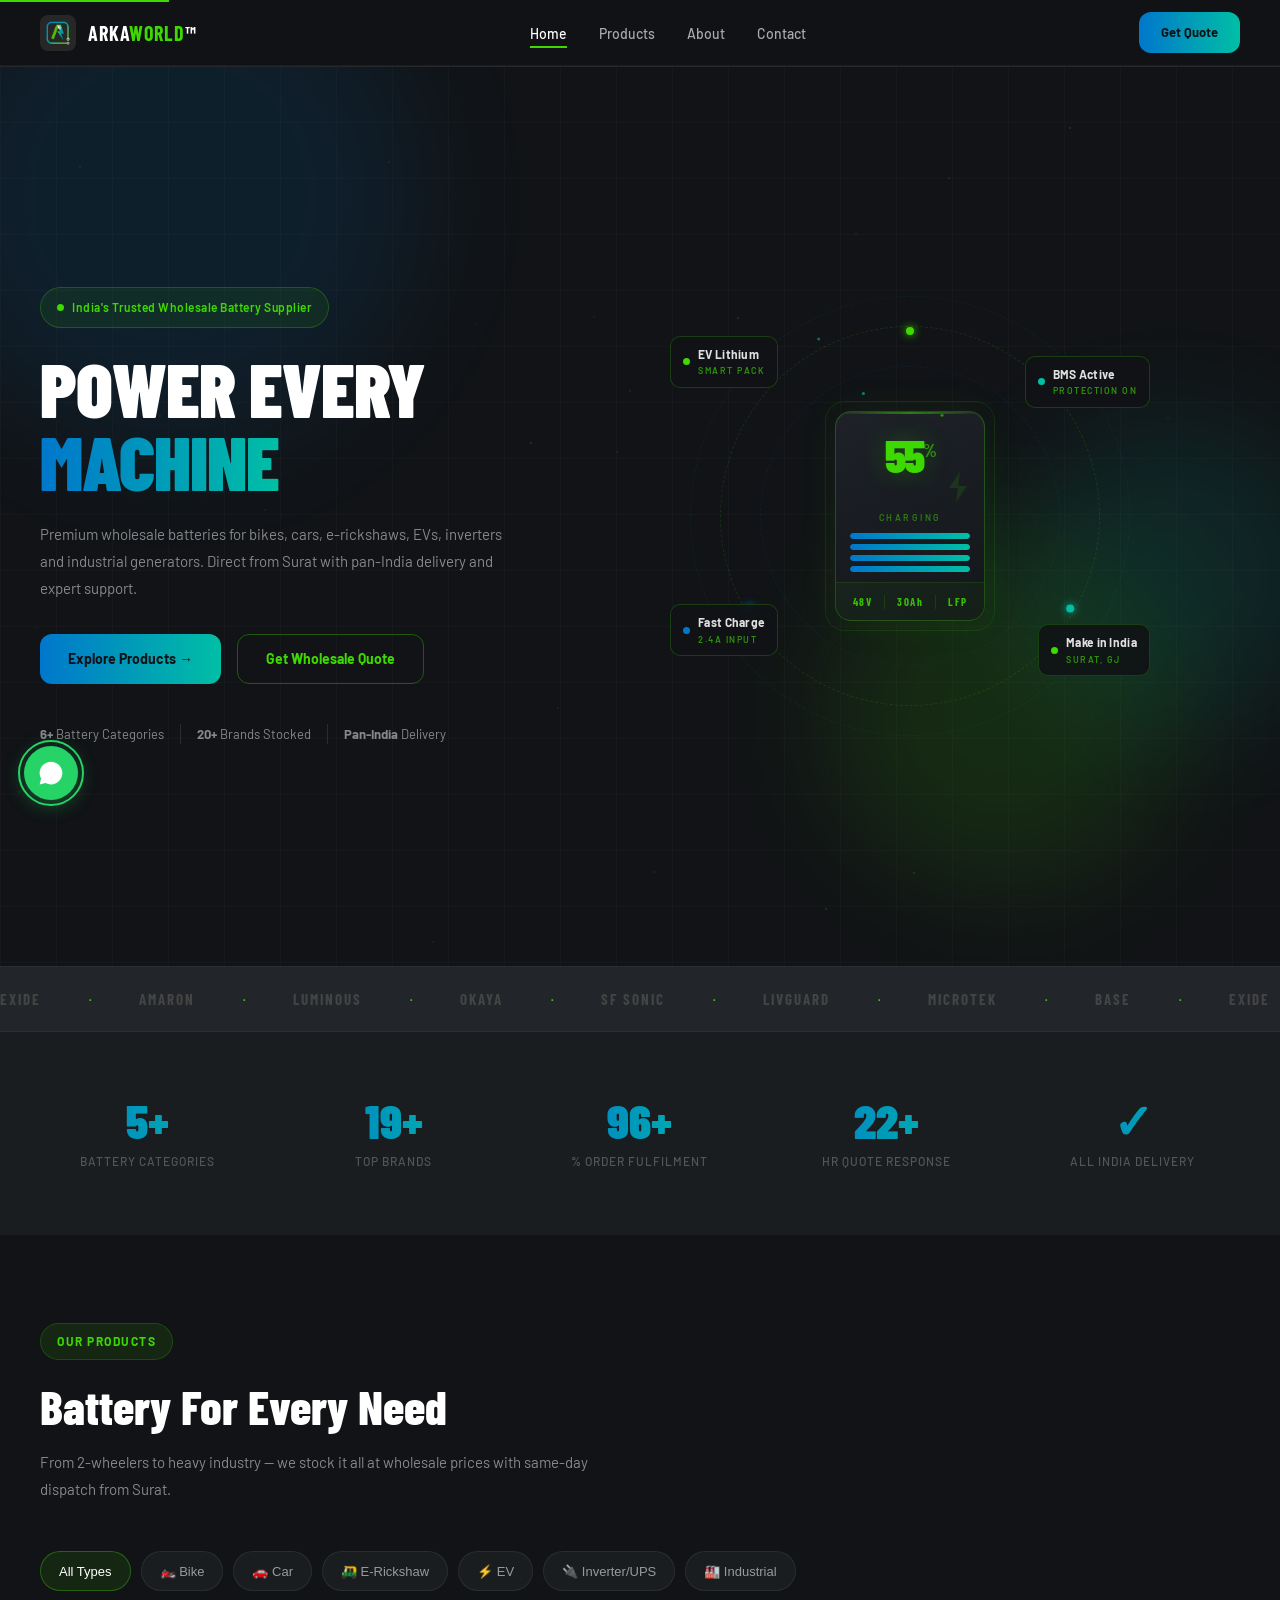
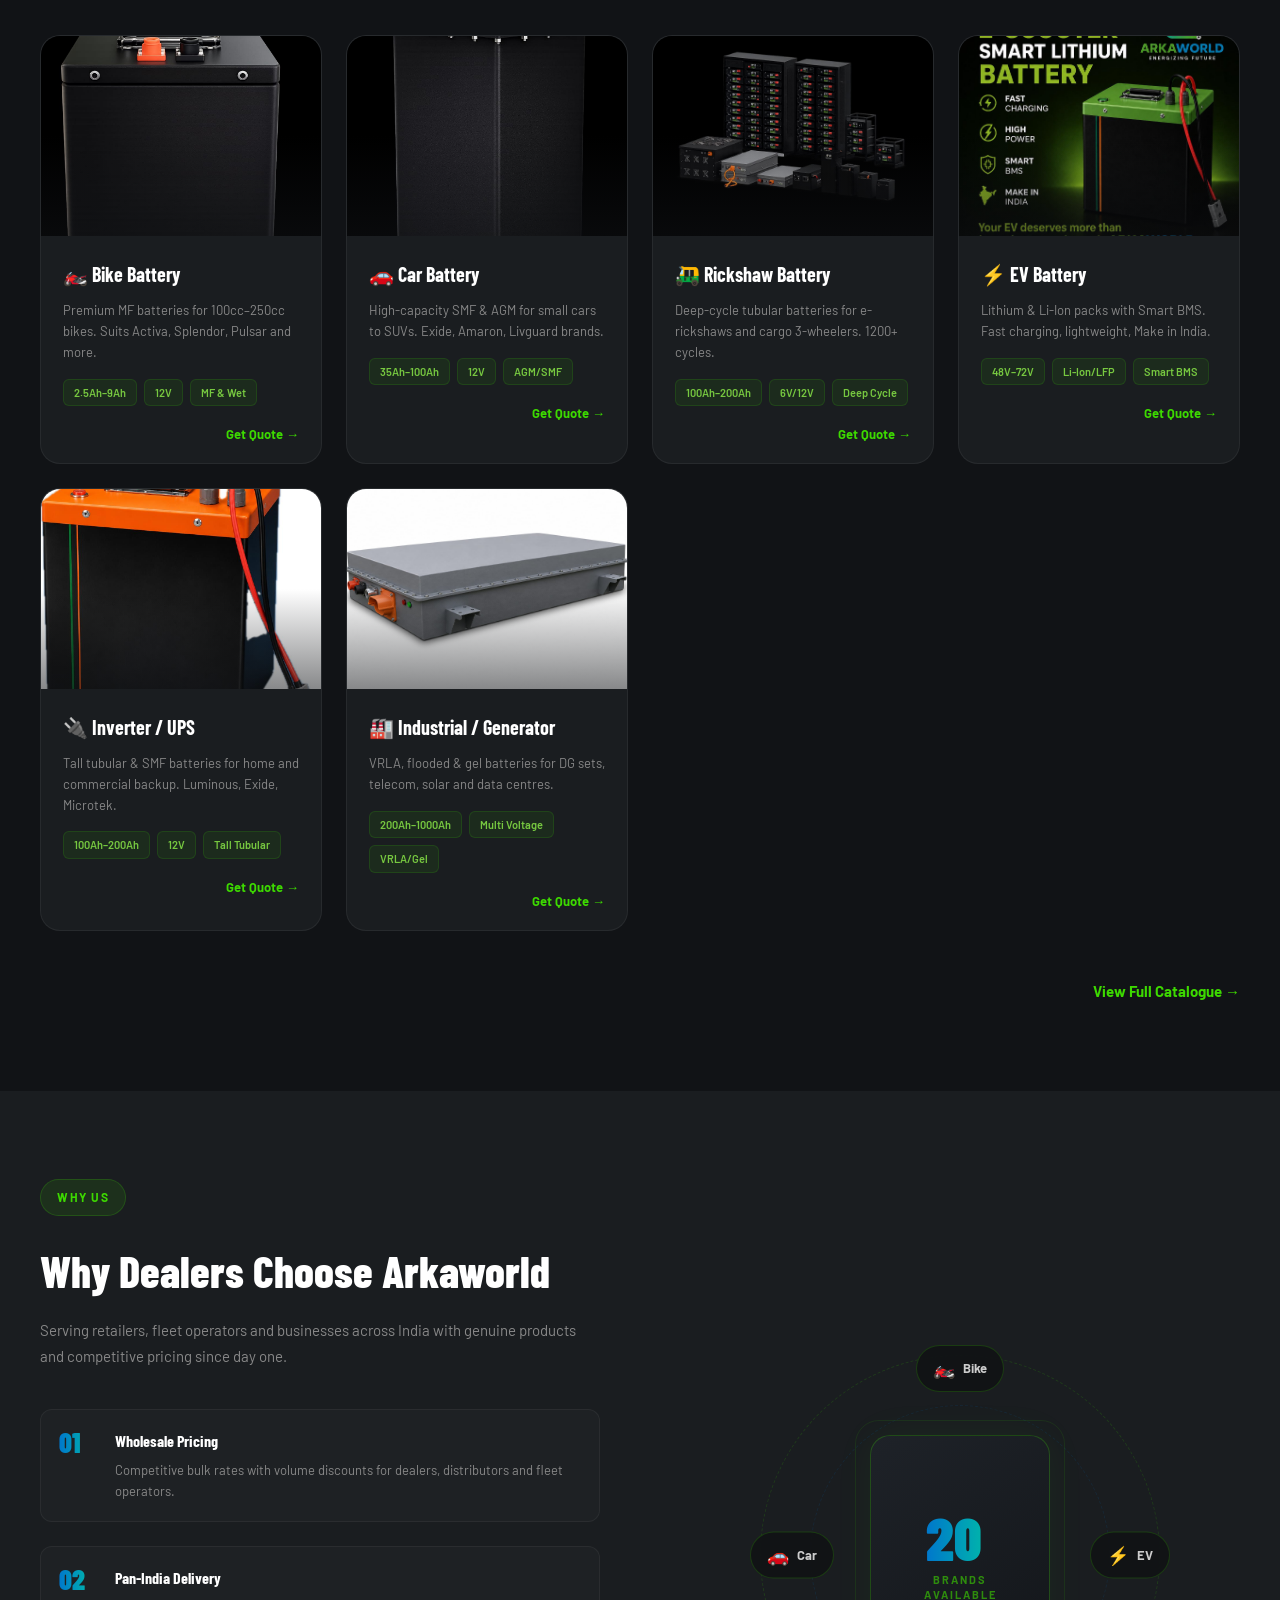
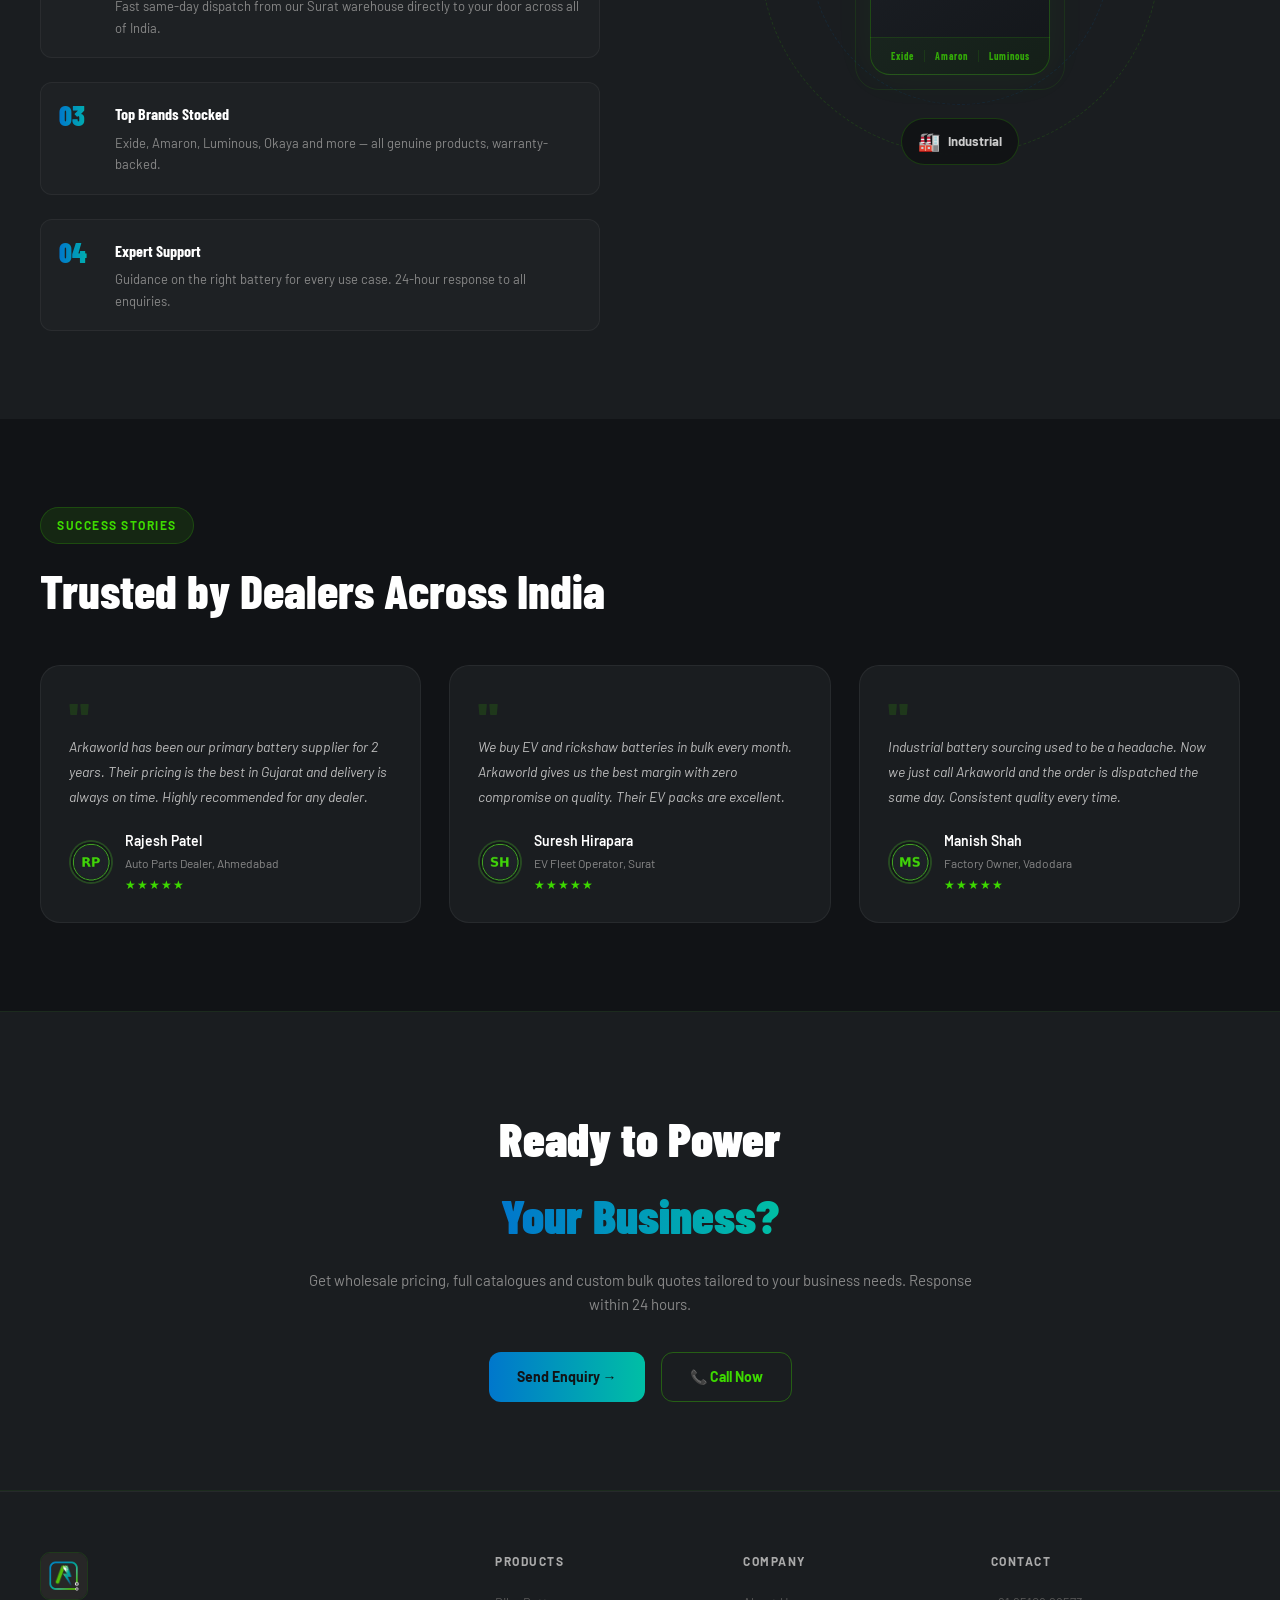
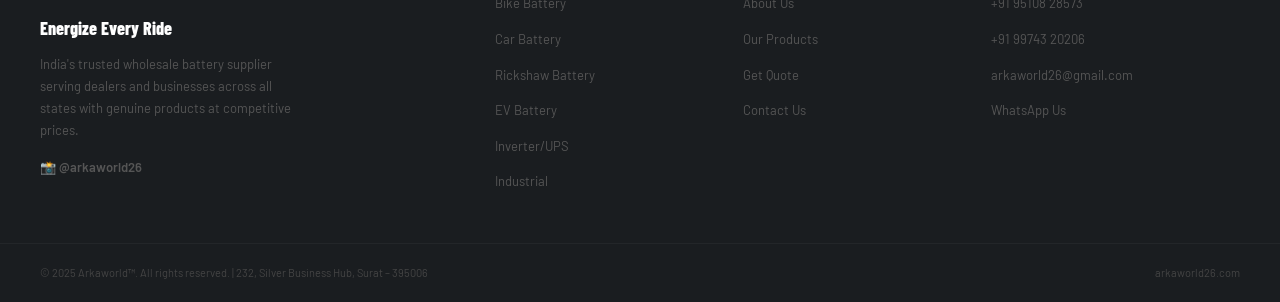
==== index.html @ b5099417 "Add files via upload" ====
<!DOCTYPE html>
<html lang="en">
<head>
    <meta charset="UTF-8">
    <meta name="viewport" content="width=device-width, initial-scale=1.0">
    <title>Arkaworld™ — Energize Every Ride | Wholesale Battery Supplier India</title>
    <meta name="description" content="Wholesale battery supplier in Surat for bikes, cars, EVs, e-rickshaws, inverters and industrial generators. Pan-India delivery. Call +91 95108 28573.">
    <meta property="og:title" content="Arkaworld™ — Wholesale Battery Supplier India">
    <meta property="og:description" content="India's trusted wholesale battery supplier. 6+ categories, 20+ brands, Pan-India delivery.">
    <meta property="og:type" content="business.business">
    <meta property="og:url" content="https://arkaworld26.com">
    <meta property="og:image" content="https://arkaworld26.com/img/hero-product.jpeg">
    <meta name="twitter:card" content="summary_large_image">
    <script type="application/ld+json">{"@context":"https://schema.org","@type":"LocalBusiness","name":"Arkaworld™","url":"https://arkaworld26.com","telephone":"+91 95108 28573","email":"arkaworld26@gmail.com","address":{"@type":"PostalAddress","streetAddress":"232, Silver Business Hub, Bapa Sitaram Chowk, Simada Naka","addressLocality":"Surat","addressRegion":"Gujarat","postalCode":"395006","addressCountry":"IN"},"openingHoursSpecification":[{"@type":"OpeningHoursSpecification","dayOfWeek":["Monday","Tuesday","Wednesday","Thursday","Friday","Saturday"],"opens":"09:00","closes":"19:00"}]}</script>
    <link rel="manifest" href="manifest.json">
    <meta name="theme-color" content="#111316">
    <link rel="preconnect" href="https://fonts.googleapis.com">
    <link rel="preconnect" href="https://fonts.gstatic.com" crossorigin>
    <link href="https://fonts.googleapis.com/css2?family=Barlow+Condensed:wght@400;600;700;800;900&family=Barlow:wght@300;400;500;600;700&display=swap" rel="stylesheet">
    <link rel="stylesheet" href="css/style.css">
</head>
<body>
<a href="#main-content" class="skip-link">Skip to main content</a>

<nav class="navbar" aria-label="Main navigation">
  <div class="navbar-inner">
    <a href="index.html" class="logo-box">
      <img src="img/arkalogo.jpeg" alt="Arkaworld Logo" class="logo">
      <span class="logo-text">Arka<span class="logo-o">world</span>™</span>
    </a>
    <ul class="nav-links">
      <li><a href="index.html" class="nav-link active">Home</a></li>
      <li><a href="products.html" class="nav-link">Products</a></li>
      <li><a href="about.html" class="nav-link">About</a></li>
      <li><a href="contact.html" class="nav-link">Contact</a></li>
    </ul>
    <a href="contact.html" class="get-quote-btn">Get Quote</a>
    <button class="hamburger" aria-label="Toggle menu" aria-expanded="false"><span></span><span></span><span></span></button>
  </div>
  <div class="scroll-progress"></div>
</nav>

<div class="mobile-menu">
  <a href="index.html" class="mobile-menu-link">Home</a>
  <a href="products.html" class="mobile-menu-link">Products</a>
  <a href="about.html" class="mobile-menu-link">About Us</a>
  <a href="contact.html" class="mobile-menu-link">Contact</a>
  <a href="contact.html" class="mobile-menu-link mobile-quote">Get Wholesale Quote →</a>
</div>

<main id="main-content">

  <!-- HERO -->
  <section class="hero">
    <div class="hero-bg">
      <div class="hero-orb orb-1"></div>
      <div class="hero-orb orb-2"></div>
      <div class="hero-orb orb-3"></div>
      <div class="grid-overlay"></div>
      <div class="particles" data-count="28"></div>
    </div>
    <div class="hero-container">
      <div class="hero-content">
        <div class="hero-badge"><span class="badge-dot"></span>India's Trusted Wholesale Battery Supplier</div>
        <h1 class="hero-title">POWER EVERY<br><span class="grad-text">MACHINE</span></h1>
        <p class="hero-subtitle">Premium wholesale batteries for bikes, cars, e-rickshaws, EVs, inverters and industrial generators. Direct from Surat with pan-India delivery and expert support.</p>
        <div class="hero-buttons">
          <a href="products.html" class="btn btn-primary">Explore Products →</a>
          <a href="contact.html" class="btn btn-outline">Get Wholesale Quote</a>
        </div>
        <div class="trust-row">
          <span><strong>6+</strong> Battery Categories</span>
          <span class="divider"></span>
          <span><strong>20+</strong> Brands Stocked</span>
          <span class="divider"></span>
          <span><strong>Pan-India</strong> Delivery</span>
        </div>
      </div>
      <div class="hero-visual" id="heroVisual">

  <!-- Rotating rings -->
  <div class="hv-ring hv-ring-1"></div>
  <div class="hv-ring hv-ring-2"></div>
  <div class="hv-ring hv-ring-3"></div>

  <!-- Glow pulse -->
  <div class="hv-glow-pulse"></div>

  <!-- Battery body -->
  <div class="hv-battery">
    <div class="hv-terminal"></div>
    <div class="hv-scanline"></div>

    <!-- Percentage -->
    <div class="hv-pct">
      <span id="hvPctNum">82</span><span class="hv-pct-unit">%</span>
    </div>

    <!-- Bolt icon -->
    <div class="hv-bolt">
      <svg width="24" height="34" viewBox="0 0 24 34" fill="none">
        <path d="M14 2L3 18H12L10 32L21 16H12L14 2Z" fill="#3DD900"/>
      </svg>
    </div>

    <!-- Charge bars -->
    <div class="hv-bars">
      <div class="hv-bar-label">CHARGING</div>
      <div class="hv-bar-wrap"><div class="hv-bar hv-bar-1"></div></div>
      <div class="hv-bar-wrap"><div class="hv-bar hv-bar-2"></div></div>
      <div class="hv-bar-wrap"><div class="hv-bar hv-bar-3"></div></div>
      <div class="hv-bar-wrap"><div class="hv-bar hv-bar-4"></div></div>
    </div>

    <!-- Spec strip -->
    <div class="hv-spec-strip">
      <span class="hv-spec-val" id="hvSpec1">48V</span>
      <span class="hv-spec-sep"></span>
      <span class="hv-spec-val" id="hvSpec2">30Ah</span>
      <span class="hv-spec-sep"></span>
      <span class="hv-spec-val" id="hvSpec3">LFP</span>
    </div>
  </div>

  <!-- Floating badges -->
  <div class="hv-badge hv-badge-tl">
    <span class="hv-bdot"></span>
    <div><div class="hv-btext">EV Lithium</div><div class="hv-bsub">SMART PACK</div></div>
  </div>
  <div class="hv-badge hv-badge-tr">
    <span class="hv-bdot" style="background:#00BFA5;animation-delay:0.6s"></span>
    <div><div class="hv-btext">BMS Active</div><div class="hv-bsub">PROTECTION ON</div></div>
  </div>
  <div class="hv-badge hv-badge-bl">
    <span class="hv-bdot" style="background:#0077CC;animation-delay:1.2s"></span>
    <div><div class="hv-btext">Fast Charge</div><div class="hv-bsub">2.4A INPUT</div></div>
  </div>
  <div class="hv-badge hv-badge-br">
    <span class="hv-bdot" style="animation-delay:0.9s"></span>
    <div><div class="hv-btext">Make in India</div><div class="hv-bsub">SURAT, GJ</div></div>
  </div>

  <!-- Orbit dots container -->
  <div class="hv-orbit" id="hvOrbit"></div>

      </div>
    </div>
  </section>

  <!-- BRAND MARQUEE -->
  <section class="marquee-section">
    <div class="marquee-strip">
      <div class="marquee-content">
        <span class="brand-item">EXIDE</span><span class="brand-dot">•</span>
        <span class="brand-item">AMARON</span><span class="brand-dot">•</span>
        <span class="brand-item">LUMINOUS</span><span class="brand-dot">•</span>
        <span class="brand-item">OKAYA</span><span class="brand-dot">•</span>
        <span class="brand-item">SF SONIC</span><span class="brand-dot">•</span>
        <span class="brand-item">LIVGUARD</span><span class="brand-dot">•</span>
        <span class="brand-item">MICROTEK</span><span class="brand-dot">•</span>
        <span class="brand-item">BASE</span><span class="brand-dot">•</span>
        <span class="brand-item">EXIDE</span><span class="brand-dot">•</span>
        <span class="brand-item">AMARON</span><span class="brand-dot">•</span>
        <span class="brand-item">LUMINOUS</span><span class="brand-dot">•</span>
        <span class="brand-item">OKAYA</span><span class="brand-dot">•</span>
        <span class="brand-item">SF SONIC</span><span class="brand-dot">•</span>
        <span class="brand-item">LIVGUARD</span><span class="brand-dot">•</span>
        <span class="brand-item">MICROTEK</span><span class="brand-dot">•</span>
        <span class="brand-item">BASE</span>
      </div>
    </div>
  </section>

  <!-- STATS -->
  <section class="stats-section">
    <div class="stats-container">
      <div class="stat-item reveal"><span class="stat-number" data-counter="6">0</span><span class="stat-label">Battery Categories</span></div>
      <div class="stat-item reveal"><span class="stat-number" data-counter="20">0</span><span class="stat-label">Top Brands</span></div>
      <div class="stat-item reveal"><span class="stat-number" data-counter="99">0</span><span class="stat-label">% Order Fulfilment</span></div>
      <div class="stat-item reveal"><span class="stat-number" data-counter="24">0</span><span class="stat-label">Hr Quote Response</span></div>
      <div class="stat-item reveal"><span class="stat-number">✓</span><span class="stat-label">All India Delivery</span></div>
    </div>
  </section>

  <!-- PRODUCTS -->
  <section class="products-section" style="padding:88px 40px;">
    <div class="page-content">
      <span class="section-pill">Our Products</span>
      <h2 class="section-title">Battery For Every Need</h2>
      <p class="section-sub">From 2-wheelers to heavy industry — we stock it all at wholesale prices with same-day dispatch from Surat.</p>
      <div class="filter-pills">
        <button class="filter-pill active" data-filter="all">All Types</button>
        <button class="filter-pill" data-filter="bike">🏍️ Bike</button>
        <button class="filter-pill" data-filter="car">🚗 Car</button>
        <button class="filter-pill" data-filter="rickshaw">🛺 E-Rickshaw</button>
        <button class="filter-pill" data-filter="ev">⚡ EV</button>
        <button class="filter-pill" data-filter="inverter">🔌 Inverter/UPS</button>
        <button class="filter-pill" data-filter="industrial">🏭 Industrial</button>
      </div>
      <div class="products-grid">

        <div class="product-card reveal" data-category="bike">
          <div class="product-card-img-wrap">
            <img src="img/battery-car2.jpeg" alt="Bike Battery 12V MF sealed for motorcycles and scooters" class="product-card-img">
          </div>
          <div class="product-card-body">
            <h3 class="product-title">🏍️ Bike Battery</h3>
            <p class="product-desc">Premium MF batteries for 100cc–250cc bikes. Suits Activa, Splendor, Pulsar and more.</p>
            <div class="product-specs"><span class="spec-tag">2.5Ah–9Ah</span><span class="spec-tag">12V</span><span class="spec-tag">MF & Wet</span></div>
            <div class="cta-link"><a href="contact.html" class="link-arrow">Get Quote →</a></div>
          </div>
        </div>

        <div class="product-card reveal" data-category="car">
          <div class="product-card-img-wrap">
            <img src="img/battery-car.jpeg" alt="Car Battery 12V SMF AGM for passenger cars and SUVs" class="product-card-img">
          </div>
          <div class="product-card-body">
            <h3 class="product-title">🚗 Car Battery</h3>
            <p class="product-desc">High-capacity SMF & AGM for small cars to SUVs. Exide, Amaron, Livguard brands.</p>
            <div class="product-specs"><span class="spec-tag">35Ah–100Ah</span><span class="spec-tag">12V</span><span class="spec-tag">AGM/SMF</span></div>
            <div class="cta-link"><a href="contact.html" class="link-arrow">Get Quote →</a></div>
          </div>
        </div>

        <div class="product-card reveal" data-category="rickshaw">
          <div class="product-card-img-wrap">
            <img src="img/battery-rickshaw.jpeg" alt="E-Rickshaw deep cycle tubular battery 100Ah to 200Ah" class="product-card-img">
          </div>
          <div class="product-card-body">
            <h3 class="product-title">🛺 Rickshaw Battery</h3>
            <p class="product-desc">Deep-cycle tubular batteries for e-rickshaws and cargo 3-wheelers. 1200+ cycles.</p>
            <div class="product-specs"><span class="spec-tag">100Ah–200Ah</span><span class="spec-tag">6V/12V</span><span class="spec-tag">Deep Cycle</span></div>
            <div class="cta-link"><a href="contact.html" class="link-arrow">Get Quote →</a></div>
          </div>
        </div>

        <div class="product-card reveal" data-category="ev">
          <div class="product-card-img-wrap">
            <img src="img/battery-ev.jpeg" alt="EV Lithium ion battery 48V to 72V with Smart BMS for electric scooters" class="product-card-img">
          </div>
          <div class="product-card-body">
            <h3 class="product-title">⚡ EV Battery</h3>
            <p class="product-desc">Lithium & Li-Ion packs with Smart BMS. Fast charging, lightweight, Make in India.</p>
            <div class="product-specs"><span class="spec-tag">48V–72V</span><span class="spec-tag">Li-Ion/LFP</span><span class="spec-tag">Smart BMS</span></div>
            <div class="cta-link"><a href="contact.html" class="link-arrow">Get Quote →</a></div>
          </div>
        </div>

        <div class="product-card reveal" data-category="inverter">
          <div class="product-card-img-wrap">
            <img src="img/battery-inverter.jpeg" alt="Inverter UPS tall tubular battery 100Ah to 200Ah for home and office" class="product-card-img">
          </div>
          <div class="product-card-body">
            <h3 class="product-title">🔌 Inverter / UPS</h3>
            <p class="product-desc">Tall tubular & SMF batteries for home and commercial backup. Luminous, Exide, Microtek.</p>
            <div class="product-specs"><span class="spec-tag">100Ah–200Ah</span><span class="spec-tag">12V</span><span class="spec-tag">Tall Tubular</span></div>
            <div class="cta-link"><a href="contact.html" class="link-arrow">Get Quote →</a></div>
          </div>
        </div>

        <div class="product-card reveal" data-category="industrial">
          <div class="product-card-img-wrap">
            <img src="img/battery-industrial.jpeg" alt="Industrial battery rack VRLA and flooded for DG sets data centres telecom" class="product-card-img">
          </div>
          <div class="product-card-body">
            <h3 class="product-title">🏭 Industrial / Generator</h3>
            <p class="product-desc">VRLA, flooded & gel batteries for DG sets, telecom, solar and data centres.</p>
            <div class="product-specs"><span class="spec-tag">200Ah–1000Ah</span><span class="spec-tag">Multi Voltage</span><span class="spec-tag">VRLA/Gel</span></div>
            <div class="cta-link"><a href="contact.html" class="link-arrow">Get Quote →</a></div>
          </div>
        </div>

      </div>
      <div class="cta-link" style="margin-top:4px;">
        <a href="products.html" class="link-arrow" style="font-size:15px;">View Full Catalogue →</a>
      </div>
    </div>
  </section>

  <!-- WHY CHOOSE US -->
  <section class="why-section">
    <div class="why-grid">
      <div class="why-content">
        <span class="section-pill">Why Us</span>
        <h2 class="why-title">Why Dealers Choose Arkaworld</h2>
        <p class="why-subtitle">Serving retailers, fleet operators and businesses across India with genuine products and competitive pricing since day one.</p>
        <div class="why-reasons">
          <div class="reason-item reveal"><span class="reason-number">01</span><div class="reason-body"><h3>Wholesale Pricing</h3><p>Competitive bulk rates with volume discounts for dealers, distributors and fleet operators.</p></div></div>
          <div class="reason-item reveal"><span class="reason-number">02</span><div class="reason-body"><h3>Pan-India Delivery</h3><p>Fast same-day dispatch from our Surat warehouse directly to your door across all of India.</p></div></div>
          <div class="reason-item reveal"><span class="reason-number">03</span><div class="reason-body"><h3>Top Brands Stocked</h3><p>Exide, Amaron, Luminous, Okaya and more — all genuine products, warranty-backed.</p></div></div>
          <div class="reason-item reveal"><span class="reason-number">04</span><div class="reason-body"><h3>Expert Support</h3><p>Guidance on the right battery for every use case. 24-hour response to all enquiries.</p></div></div>
        </div>
      </div>
      <div class="why-visual">
        <div class="why-anim-wrap" id="whyAnim">

          <div class="why-ring-outer">
            <div class="why-ring why-ring-1"></div>
            <div class="why-ring why-ring-2"></div>
          </div>

          <div class="why-pulse-ring"></div>

          <!-- Center card -->
          <div class="why-center-card">
            <div class="why-center-num">20<span style="font-size:28px;opacity:0.6">+</span></div>
            <div class="why-center-label">Brands<br>Available</div>
            <div class="why-ticker">
              <span class="why-ticker-val" id="wt1">Exide</span>
              <span class="why-ticker-sep"></span>
              <span class="why-ticker-val" id="wt2">Amaron</span>
              <span class="why-ticker-sep"></span>
              <span class="why-ticker-val" id="wt3">Luminous</span>
            </div>
          </div>

          <!-- Orbit badges -->
          <div class="why-orbit-badge why-orb-top">
            <span class="why-orbit-icon">🏍️</span>
            <span class="why-orbit-text">Bike</span>
          </div>
          <div class="why-orbit-badge why-orb-right">
            <span class="why-orbit-icon">⚡</span>
            <span class="why-orbit-text">EV</span>
          </div>
          <div class="why-orbit-badge why-orb-bottom">
            <span class="why-orbit-icon">🏭</span>
            <span class="why-orbit-text">Industrial</span>
          </div>
          <div class="why-orbit-badge why-orb-left">
            <span class="why-orbit-icon">🚗</span>
            <span class="why-orbit-text">Car</span>
          </div>

        </div>
      </div>
    </div>
  </section>

  <!-- TESTIMONIALS -->
  <section class="testimonials-section" style="padding:88px 40px;">
    <div style="max-width:1280px;margin:0 auto;">
      <span class="section-pill">Success Stories</span>
      <h2 class="section-title">Trusted by Dealers Across India</h2>
      <div class="testimonials-grid">
        <div class="testimonial-card reveal">
          <div class="testi-quote-mark">"</div>
          <p class="testi-content">Arkaworld has been our primary battery supplier for 2 years. Their pricing is the best in Gujarat and delivery is always on time. Highly recommended for any dealer.</p>
          <div class="testi-footer">
            <img src="img/avatar1.jpeg" alt="Rajesh Patel" class="testi-avatar-img" data-initials="RP">
            <div class="testi-info"><p class="testi-name">Rajesh Patel</p><p class="testi-role">Auto Parts Dealer, Ahmedabad</p><div class="testi-stars">★★★★★</div></div>
          </div>
        </div>
        <div class="testimonial-card reveal">
          <div class="testi-quote-mark">"</div>
          <p class="testi-content">We buy EV and rickshaw batteries in bulk every month. Arkaworld gives us the best margin with zero compromise on quality. Their EV packs are excellent.</p>
          <div class="testi-footer">
            <img src="img/avatar2.jpeg" alt="Suresh Hirapara" class="testi-avatar-img" data-initials="SH">
            <div class="testi-info"><p class="testi-name">Suresh Hirapara</p><p class="testi-role">EV Fleet Operator, Surat</p><div class="testi-stars">★★★★★</div></div>
          </div>
        </div>
        <div class="testimonial-card reveal">
          <div class="testi-quote-mark">"</div>
          <p class="testi-content">Industrial battery sourcing used to be a headache. Now we just call Arkaworld and the order is dispatched the same day. Consistent quality every time.</p>
          <div class="testi-footer">
            <img src="img/avatar3.jpeg" alt="Manish Shah" class="testi-avatar-img" data-initials="MS">
            <div class="testi-info"><p class="testi-name">Manish Shah</p><p class="testi-role">Factory Owner, Vadodara</p><div class="testi-stars">★★★★★</div></div>
          </div>
        </div>
      </div>
    </div>
  </section>

  <!-- CTA -->
  <section class="cta-section">
    <div class="cta-card">
      <h2>Ready to Power<br><span class="grad-text">Your Business?</span></h2>
      <p>Get wholesale pricing, full catalogues and custom bulk quotes tailored to your business needs. Response within 24 hours.</p>
      <div class="cta-buttons">
        <a href="contact.html" class="btn btn-primary">Send Enquiry →</a>
        <a href="tel:+919510828573" class="btn btn-outline">📞 Call Now</a>
      </div>
    </div>
  </section>

</main>

<!-- Footer -->
<footer class="footer">
  <div class="footer-grid">
    <div class="footer-col"><div class="footer-brand">
      <img src="img/arkalogo.jpeg" alt="Arkaworld Logo" class="footer-logo">
      <p class="footer-tagline">Energize Every Ride</p>
      <p class="footer-desc">India's trusted wholesale battery supplier serving dealers and businesses across all states with genuine products at competitive prices.</p>
      <a href="https://www.instagram.com/arkaworld26" target="_blank" class="social-link" rel="noopener noreferrer">📸 @arkaworld26</a>
    </div></div>
    <div class="footer-col"><h4>Products</h4><ul>
      <li><a href="products.html">Bike Battery</a></li><li><a href="products.html">Car Battery</a></li>
      <li><a href="products.html">Rickshaw Battery</a></li><li><a href="products.html">EV Battery</a></li>
      <li><a href="products.html">Inverter/UPS</a></li><li><a href="products.html">Industrial</a></li>
    </ul></div>
    <div class="footer-col"><h4>Company</h4><ul>
      <li><a href="about.html">About Us</a></li><li><a href="products.html">Our Products</a></li>
      <li><a href="contact.html">Get Quote</a></li><li><a href="contact.html">Contact Us</a></li>
    </ul></div>
    <div class="footer-col"><h4>Contact</h4><ul>
      <li><a href="tel:+919510828573">+91 95108 28573</a></li>
      <li><a href="tel:+919974320206">+91 99743 20206</a></li>
      <li><a href="mailto:arkaworld26@gmail.com">arkaworld26@gmail.com</a></li>
      <li><a href="https://wa.me/919510828573" target="_blank">WhatsApp Us</a></li>
    </ul></div>
  </div>
  <div class="footer-bottom">
    <p>© 2025 Arkaworld™. All rights reserved. | 232, Silver Business Hub, Surat – 395006</p>
    <p>arkaworld26.com</p>
  </div>
</footer>

<a href="https://wa.me/919510828573?text=Hi%20Arkaworld!%20I%20want%20wholesale%20battery%20pricing." target="_blank" class="whatsapp-btn" aria-label="Chat on WhatsApp">
  <svg width="26" height="26" viewBox="0 0 32 32" fill="white" xmlns="http://www.w3.org/2000/svg"><path d="M16 2C8.268 2 2 8.268 2 16c0 2.47.677 4.783 1.854 6.763L2 30l7.47-1.824A13.94 13.94 0 0016 30c7.732 0 14-6.268 14-14S23.732 2 16 2zm6.3 19.363c-.344-.172-2.038-1.005-2.354-1.12-.316-.115-.547-.172-.777.172-.23.344-.89 1.12-1.09 1.35-.2.23-.402.258-.745.086-.344-.172-1.452-.535-2.766-1.707-1.022-.91-1.712-2.035-1.913-2.379-.2-.344-.021-.53.15-.701.154-.154.344-.402.516-.603.172-.2.23-.344.344-.574.115-.23.058-.43-.029-.603-.086-.172-.777-1.876-1.064-2.565-.28-.674-.565-.583-.777-.593l-.66-.011a1.27 1.27 0 00-.919.43c-.316.344-1.206 1.178-1.206 2.873s1.234 3.334 1.406 3.563c.172.23 2.43 3.71 5.89 5.203.823.355 1.466.567 1.967.726.826.263 1.578.226 2.172.137.663-.1 2.038-.833 2.325-1.636.287-.803.287-1.492.2-1.636-.086-.143-.315-.23-.66-.402z"/></svg>
  <span class="whatsapp-tooltip">Chat on WhatsApp</span>
</a>

<div class="mobile-action-bar"><div class="action-buttons">
  <a href="tel:+919510828573" class="action-btn"><span class="action-btn-icon">📞</span><span class="action-text">Call</span></a>
  <a href="https://wa.me/919510828573?text=Hi%20Arkaworld!" target="_blank" class="action-btn"><span class="action-btn-icon">💬</span><span class="action-text">WhatsApp</span></a>
  <a href="contact.html" class="action-btn"><span class="action-btn-icon">📋</span><span class="action-text">Quote</span></a>
</div></div>

<button class="scroll-top" aria-label="Back to top">↑</button>
<script src="js/main.js"></script>
</body>
</html>
---- css/style.css ----
/* =============================================
   ARKAWORLD COMPLETE STYLESHEET — FIXED v2
   ============================================= */

:root {
  --green: #3DD900; --blue: #0077CC; --teal: #00BFA5;
  --dark: #111316; --dark2: #1a1d20; --dark3: #22262b; --dark4: #2c3038;
  --white: #ffffff; --gray: #888888;
  --grad: linear-gradient(90deg, #0077CC, #00BFA5, #3DD900);
  --radius: 12px; --radius-lg: 20px;
  --bar-h: 0px; /* FIX: no announcement bar in HTML, so 0 by default */
  --nav-h: 66px;
}

* { margin: 0; padding: 0; box-sizing: border-box; }
html { scroll-behavior: smooth; }
body { font-family: 'Barlow', sans-serif; background: var(--dark); color: var(--white); line-height: 1.6; overflow-x: hidden; }

@keyframes fadeUp { from { opacity: 0; transform: translateY(34px); } to { opacity: 1; transform: translateY(0); } }
@keyframes gradShift { 0% { background-position: 0% center; } 50% { background-position: 100% center; } 100% { background-position: 0% center; } }
@keyframes float { 0%, 100% { transform: translateY(0px); } 50% { transform: translateY(-13px); } }
@keyframes glowPulse { 0%, 100% { box-shadow: 0 0 20px rgba(61,217,0,0.3); } 50% { box-shadow: 0 0 40px rgba(61,217,0,0.6); } }
@keyframes rotateRing { from { transform: rotate(0deg); } to { transform: rotate(360deg); } }
@keyframes dotBlink { 0%, 100% { opacity: 1; } 50% { opacity: 0.2; } }
@keyframes scanline { 0% { top: -5%; } 100% { top: 105%; } }
@keyframes marqueeScroll { 0% { transform: translateX(0); } 100% { transform: translateX(-50%); } }
@keyframes shimmer { 0% { left: -120%; } 100% { left: 200%; } }
@keyframes waPulse { 0% { transform: scale(1); opacity: 0.7; } 50% { transform: scale(2.4); opacity: 0; } 100% { transform: scale(1); opacity: 0; } }
@keyframes batteryPulse { 0%, 100% { opacity: 0.85; } 50% { opacity: 1; } }

/* Global */
.skip-link { position: absolute; top: -40px; left: 0; background: var(--green); color: var(--dark); padding: 8px 12px; z-index: 10000; font-weight: 600; }
.skip-link:focus { top: 0; }

/* Announcement Bar — only shown when HTML is present */
.announcement-bar { position: fixed; top: 0; left: 0; right: 0; height: 46px; background: var(--grad); background-size: 200% auto; color: var(--white); display: flex; align-items: center; justify-content: center; gap: 20px; padding: 0 20px; z-index: 1002; animation: gradShift 3s ease infinite; font-size: 13px; font-weight: 500; }
.announcement-bar p { flex: 1; margin: 0; text-align: center; }
.announcement-bar a { color: var(--white); text-decoration: underline; font-weight: 700; }
.announcement-close { background: rgba(0,0,0,0.25); border: none; color: var(--white); font-size: 20px; cursor: pointer; padding: 0; width: 32px; height: 32px; border-radius: 50%; display: flex; align-items: center; justify-content: center; flex-shrink: 0; transition: background 0.2s; }
.announcement-close:hover { background: rgba(0,0,0,0.45); }
.announcement-bar.hidden { display: none; }

/* Navbar */
.navbar { position: fixed; top: var(--bar-h); left: 0; right: 0; height: var(--nav-h); background: rgba(17,19,22,0.88); backdrop-filter: blur(16px); z-index: 1001; border-bottom: 1px solid rgba(255,255,255,0.05); transition: top 0.3s ease, background 0.3s; }
.navbar.scrolled { background: rgba(17,19,22,0.97); border-bottom-color: rgba(61,217,0,0.12); }
.navbar-inner { max-width: 1280px; margin: 0 auto; height: 100%; padding: 0 40px; display: flex; align-items: center; justify-content: space-between; gap: 40px; }
.logo-box { display: flex; align-items: center; gap: 12px; text-decoration: none; color: var(--white); font-weight: 700; font-size: 16px; flex-shrink: 0; }
.logo { width: 36px; height: 36px; border-radius: 8px; object-fit: contain; display: block; }
.logo-text { font-family: 'Barlow Condensed', sans-serif; font-weight: 700; font-size: 20px; letter-spacing: 1px; text-transform: uppercase; }
.logo-o { color: var(--green); }
.nav-links { display: flex; list-style: none; gap: 32px; }
.nav-link { text-decoration: none; color: #aaa; font-size: 14px; font-weight: 500; position: relative; transition: color 0.2s; }
.nav-link:after { content: ''; position: absolute; bottom: -6px; left: 0; right: 0; height: 2px; background: var(--green); transform: scaleX(0); transition: transform 0.3s; }
.nav-link:hover { color: var(--white); }
.nav-link:hover:after, .nav-link.active:after { transform: scaleX(1); }
.nav-link.active { color: var(--white); }
.get-quote-btn { background: var(--grad); background-size: 200% auto; animation: gradShift 3s linear infinite; color: var(--dark); padding: 10px 22px; border-radius: var(--radius); text-decoration: none; font-weight: 700; font-size: 13px; flex-shrink: 0; transition: transform 0.2s, box-shadow 0.2s; }
.get-quote-btn:hover { transform: translateY(-2px); box-shadow: 0 6px 20px rgba(61,217,0,0.35); }
.scroll-progress { position: absolute; bottom: 0; left: 0; height: 2px; background: var(--grad); width: 0%; transition: width 0.1s linear; }
.hamburger { display: none; flex-direction: column; background: none; border: none; cursor: pointer; gap: 5px; padding: 6px; }
.hamburger span { width: 22px; height: 2px; background: var(--white); border-radius: 2px; transition: all 0.3s; }
.hamburger.open span:nth-child(1) { transform: rotate(45deg) translate(5px, 5px); }
.hamburger.open span:nth-child(2) { opacity: 0; }
.hamburger.open span:nth-child(3) { transform: rotate(-45deg) translate(5px, -5px); }

/* Mobile Menu */
.mobile-menu { position: fixed; top: calc(var(--bar-h) + var(--nav-h)); left: 0; right: 0; background: var(--dark2); border-bottom: 1px solid rgba(255,255,255,0.05); max-height: 0; overflow: hidden; z-index: 1000; transition: max-height 0.3s ease; }
.mobile-menu.open { max-height: 400px; }
.mobile-menu-link { display: block; padding: 16px 24px; color: #aaa; text-decoration: none; border-bottom: 1px solid rgba(255,255,255,0.04); font-size: 15px; font-weight: 500; transition: color 0.2s, padding-left 0.2s; }
.mobile-menu-link:hover { color: var(--white); padding-left: 30px; }
.mobile-menu-link.mobile-quote { background: var(--grad); color: var(--dark); font-weight: 700; border: none; padding-left: 24px; }

/* Main content offset */
main { margin-top: calc(var(--bar-h) + var(--nav-h)); }
section { padding: 88px 40px; }
.section-pill { display: inline-block; background: rgba(61,217,0,0.1); color: var(--green); padding: 8px 16px; border-radius: 20px; font-size: 12px; font-weight: 700; text-transform: uppercase; letter-spacing: 1.5px; margin-bottom: 20px; border: 1px solid rgba(61,217,0,0.2); }
.section-title { font-family: 'Barlow Condensed', sans-serif; font-size: 48px; font-weight: 800; margin-bottom: 16px; line-height: 1.1; }
.section-sub { font-size: 15px; color: var(--gray); max-width: 560px; line-height: 1.8; margin-bottom: 48px; }
.reveal { opacity: 0; transform: translateY(28px); transition: opacity 0.7s ease, transform 0.7s ease; }
.reveal.visible { opacity: 1; transform: translateY(0); }

/* Hero */
.hero { position: relative; min-height: 100vh; display: flex; align-items: center; justify-content: center; padding: 40px; background: var(--dark); overflow: hidden; }
.hero-bg { position: absolute; inset: 0; z-index: 0; }
.hero-orb { position: absolute; border-radius: 50%; filter: blur(60px); opacity: 0.12; }
.orb-1 { width: 500px; height: 500px; background: var(--blue); top: -120px; left: -80px; }
.orb-2 { width: 350px; height: 350px; background: var(--green); bottom: 80px; right: 8%; }
.orb-3 { width: 300px; height: 300px; background: var(--teal); top: 40%; right: -40px; }
.grid-overlay { position: absolute; inset: 0; background-image: linear-gradient(rgba(255,255,255,0.02) 1px, transparent 1px), linear-gradient(90deg, rgba(255,255,255,0.02) 1px, transparent 1px); background-size: 56px 56px; }
.particles { position: absolute; inset: 0; pointer-events: none; }
.particle { position: absolute; width: 2px; height: 2px; background: rgba(61,217,0,0.4); border-radius: 50%; animation: float 6s ease-in-out infinite; }
.hero-container { max-width: 1280px; margin: 0 auto; display: grid; grid-template-columns: 1fr 1fr; gap: 60px; align-items: center; position: relative; z-index: 1; width: 100%; }
.hero-content { max-width: 600px; }
.hero-badge { display: inline-flex; align-items: center; gap: 8px; background: rgba(61,217,0,0.08); border: 1px solid rgba(61,217,0,0.25); padding: 10px 16px; border-radius: 24px; color: var(--green); font-size: 12px; font-weight: 600; margin-bottom: 24px; letter-spacing: 0.5px; }
.badge-dot { width: 7px; height: 7px; background: var(--green); border-radius: 50%; animation: dotBlink 2s infinite; flex-shrink: 0; }
.hero-title { font-family: 'Barlow Condensed', sans-serif; font-size: 76px; font-weight: 900; line-height: 0.95; margin-bottom: 24px; letter-spacing: -1px; }
.grad-text { background: var(--grad); background-size: 200% auto; -webkit-background-clip: text; -webkit-text-fill-color: transparent; background-clip: text; animation: gradShift 4s linear infinite; }
.hero-subtitle { font-size: 15px; line-height: 1.8; color: var(--gray); margin-bottom: 32px; max-width: 480px; }
.hero-buttons { display: flex; gap: 16px; margin-bottom: 40px; flex-wrap: wrap; }
.trust-row { display: flex; align-items: center; gap: 16px; flex-wrap: wrap; font-size: 13px; color: #888; }
.trust-item strong { color: #ccc; }
.divider { width: 1px; height: 20px; background: rgba(255,255,255,0.1); }

/* Buttons */
.btn { display: inline-flex; align-items: center; justify-content: center; gap: 8px; padding: 13px 28px; border-radius: var(--radius); text-decoration: none; font-weight: 700; font-size: 14px; border: none; cursor: pointer; transition: all 0.3s; position: relative; overflow: hidden; }
.btn-primary { background: var(--grad); background-size: 200% auto; animation: gradShift 3s linear infinite; color: var(--dark); }
.btn-primary:hover { transform: translateY(-3px); box-shadow: 0 12px 32px rgba(61,217,0,0.3); }
.btn-outline { background: transparent; color: var(--green); border: 1.5px solid rgba(61,217,0,0.35); }
.btn-outline:hover { background: rgba(61,217,0,0.08); border-color: var(--green); transform: translateY(-2px); }

/* Marquee */
.marquee-section { padding: 20px 0; background: var(--dark3); border-top: 1px solid rgba(255,255,255,0.04); border-bottom: 1px solid rgba(255,255,255,0.04); overflow: hidden; }
.marquee-strip { overflow: hidden; }
.marquee-content { display: flex; gap: 48px; animation: marqueeScroll 28s linear infinite; white-space: nowrap; align-items: center; }
.brand-item { font-family: 'Barlow Condensed', sans-serif; font-size: 15px; font-weight: 700; letter-spacing: 2px; flex-shrink: 0; color: #444; text-transform: uppercase; }
.brand-dot { font-size: 8px; flex-shrink: 0; color: var(--green); }

/* Stats */
.stats-section { background: var(--dark2); padding: 64px 40px; }
.stats-container { max-width: 1280px; margin: 0 auto; display: grid; grid-template-columns: repeat(auto-fit, minmax(180px, 1fr)); gap: 32px; }
.stat-item { text-align: center; }
.stat-number { font-family: 'Barlow Condensed', sans-serif; font-size: 48px; font-weight: 900; background: var(--grad); background-size: 200% auto; -webkit-background-clip: text; -webkit-text-fill-color: transparent; background-clip: text; animation: gradShift 4s linear infinite; margin-bottom: 8px; display: block; line-height: 1; }
.stat-label { font-size: 12px; color: #555; font-weight: 500; text-transform: uppercase; letter-spacing: 1px; display: block; margin-top: 4px; }

/* Products Section (homepage) */
.products-section { background: var(--dark); }
.page-content { max-width: 1280px; margin: 0 auto; }
.filter-pills { display: flex; gap: 10px; margin-bottom: 40px; flex-wrap: wrap; overflow-x: auto; padding-bottom: 4px; scrollbar-width: none; }
.filter-pills::-webkit-scrollbar { display: none; }
.filter-pill { background: var(--dark2); color: #999; border: 1px solid rgba(255,255,255,0.07); padding: 9px 18px; border-radius: 100px; font-size: 13px; font-weight: 500; cursor: pointer; transition: all 0.3s; flex-shrink: 0; white-space: nowrap; min-height: 40px; }
.filter-pill:hover, .filter-pill.active { background: rgba(61,217,0,0.1); border-color: rgba(61,217,0,0.35); color: var(--white); }
.products-grid { display: grid; grid-template-columns: repeat(auto-fill, minmax(280px, 1fr)); gap: 24px; margin-bottom: 48px; }

/* Product Card with image */
.product-card { background: var(--dark2); border: 1px solid rgba(255,255,255,0.06); border-radius: var(--radius-lg); overflow: hidden; transition: all 0.35s; }
.product-card:hover { border-color: rgba(61,217,0,0.3); transform: translateY(-6px); box-shadow: 0 20px 48px rgba(0,0,0,0.4), 0 0 30px rgba(61,217,0,0.08); }
.product-card-img { width: 100%; height: 200px; object-fit: cover; display: block; background: var(--dark3); transition: transform 0.4s ease; }
.product-card:hover .product-card-img { transform: scale(1.04); }
.product-card-img-wrap { overflow: hidden; position: relative; }
.product-card-img-wrap::after { content: ''; position: absolute; inset: 0; background: linear-gradient(to bottom, transparent 50%, rgba(17,19,22,0.5)); }
.product-card-body { padding: 22px 22px 18px; }
.product-icon { font-size: 36px; margin-bottom: 12px; }
.product-title { font-family: 'Barlow Condensed', sans-serif; font-size: 20px; font-weight: 700; margin-bottom: 10px; }
.product-desc { font-size: 13px; color: var(--gray); margin-bottom: 16px; line-height: 1.65; }
.product-specs { display: flex; flex-wrap: wrap; gap: 7px; margin-bottom: 18px; }
.spec-tag { background: rgba(61,217,0,0.08); color: #77c840; padding: 4px 10px; border-radius: 6px; font-size: 11px; font-weight: 600; border: 1px solid rgba(61,217,0,0.14); }
.cta-link { display: flex; justify-content: flex-end; }
.link-arrow { color: var(--green); text-decoration: none; font-weight: 700; font-size: 13px; display: inline-flex; align-items: center; gap: 6px; transition: gap 0.2s; }
.link-arrow:hover { gap: 10px; }

/* Why Section */
.why-section { background: var(--dark2); }
.why-grid { max-width: 1280px; margin: 0 auto; display: grid; grid-template-columns: 1fr 1fr; gap: 80px; align-items: center; }
.why-title { font-family: 'Barlow Condensed', sans-serif; font-size: 44px; font-weight: 800; margin-bottom: 12px; }
.why-subtitle { font-size: 15px; color: var(--gray); margin-bottom: 40px; line-height: 1.7; }
.why-reasons { display: flex; flex-direction: column; gap: 24px; }
.reason-item { display: flex; gap: 20px; padding: 18px; background: rgba(255,255,255,0.02); border: 1px solid rgba(255,255,255,0.05); border-radius: var(--radius); transition: border-color 0.3s; }
.reason-item:hover { border-color: rgba(61,217,0,0.2); }
.reason-number { font-family: 'Barlow Condensed', sans-serif; font-size: 28px; font-weight: 900; background: var(--grad); background-size: 200% auto; -webkit-background-clip: text; -webkit-text-fill-color: transparent; background-clip: text; animation: gradShift 4s linear infinite; flex-shrink: 0; line-height: 1; min-width: 36px; }
.reason-body h3 { font-size: 16px; font-weight: 700; margin-bottom: 6px; font-family: 'Barlow Condensed', sans-serif; }
.reason-body p { font-size: 13px; color: var(--gray); line-height: 1.65; }
.why-visual { position: relative; height: 420px; display: flex; align-items: center; justify-content: center; }
.why-product-img { display: none; }
.why-anim-wrap { position: relative; width: 420px; height: 420px; display: flex; align-items: center; justify-content: center; }
.why-ring-outer { position: absolute; inset: 0; display: flex; align-items: center; justify-content: center; pointer-events: none; }
.why-ring { position: absolute; border: 1px dashed rgba(61,217,0,0.12); border-radius: 50%; top: 50%; left: 50%; transform: translate(-50%, -50%); }
.why-ring-1 { width: 400px; height: 400px; border: 1px dashed rgba(61,217,0,0.15); animation: hvSpin 22s linear infinite; }
.why-ring-2 { width: 300px; height: 300px; border: 1px dashed rgba(0,119,204,0.12); animation: hvSpin 14s linear reverse infinite; }
.why-center-card { position: relative; z-index: 3; width: 180px; height: 240px; background: linear-gradient(145deg, #1e2228, #13161a); border: 1.5px solid rgba(61,217,0,0.25); border-radius: 20px; display: flex; flex-direction: column; align-items: center; justify-content: center; gap: 6px; box-shadow: 0 0 40px rgba(61,217,0,0.06); animation: hvFloat 4s ease-in-out infinite; }
.why-center-num { font-family: 'Barlow Condensed', sans-serif; font-size: 60px; font-weight: 900; line-height: 1; background: linear-gradient(90deg, #0077CC, #00BFA5, #3DD900); background-size: 200% auto; -webkit-background-clip: text; -webkit-text-fill-color: transparent; background-clip: text; animation: gradShift 3s linear infinite; }
.why-center-label { font-size: 11px; font-weight: 700; color: rgba(61,217,0,0.6); letter-spacing: 2px; text-transform: uppercase; font-family: 'Barlow', sans-serif; text-align: center; line-height: 1.3; }
.why-ticker { position: absolute; bottom: -1px; left: -1px; right: -1px; height: 38px; background: rgba(61,217,0,0.05); border-top: 1px solid rgba(61,217,0,0.12); border-radius: 0 0 20px 20px; display: flex; align-items: center; justify-content: center; gap: 10px; }
.why-ticker-val { font-size: 10px; font-weight: 700; color: rgba(61,217,0,0.75); letter-spacing: 1px; font-family: 'Barlow Condensed', sans-serif; transition: opacity 0.2s; }
.why-ticker-sep { width: 1px; height: 12px; background: rgba(61,217,0,0.12); }
.why-orbit-badge { position: absolute; z-index: 4; background: rgba(17,19,22,0.95); border: 1px solid rgba(61,217,0,0.2); border-radius: 50px; padding: 8px 16px; display: flex; align-items: center; gap: 8px; white-space: nowrap; }
.why-orbit-icon { font-size: 18px; }
.why-orbit-text { font-size: 13px; font-weight: 700; color: #ccc; font-family: 'Barlow', sans-serif; }
.why-orb-top { top: 0px; left: 50%; transform: translateX(-50%); animation: hvBadgeFloat 4s ease-in-out infinite; }
.why-orb-right { right: 0px; top: 50%; transform: translateY(-50%); animation: hvBadgeFloat 5s ease-in-out 0.8s infinite; }
.why-orb-bottom { bottom: 0px; left: 50%; transform: translateX(-50%); animation: hvBadgeFloat 4.5s ease-in-out 0.4s infinite; }
.why-orb-left { left: 0px; top: 50%; transform: translateY(-50%); animation: hvBadgeFloat 5.5s ease-in-out 1.2s infinite; }
.why-pulse-ring { position: absolute; width: 210px; height: 270px; border-radius: 24px; border: 1px solid rgba(61,217,0,0.1); animation: hvGlowPulse 2.5s ease-in-out infinite; z-index: 2; }

/* Testimonials */
.testimonials-section { background: var(--dark); }
.testimonials-grid { display: grid; grid-template-columns: repeat(3, 1fr); gap: 28px; margin-top: 48px; }
.testimonial-card { background: var(--dark2); border: 1px solid rgba(255,255,255,0.06); border-radius: var(--radius-lg); padding: 28px; transition: all 0.3s; }
.testimonial-card:hover { border-color: rgba(61,217,0,0.25); box-shadow: 0 12px 40px rgba(61,217,0,0.1); transform: translateY(-4px); }
.testi-quote-mark { font-size: 48px; font-family: 'Barlow Condensed', sans-serif; font-weight: 900; color: rgba(61,217,0,0.15); line-height: 1; margin-bottom: -8px; }
.testi-content { font-size: 14px; line-height: 1.8; color: #bbb; margin-bottom: 20px; font-style: italic; }
.testi-footer { display: flex; align-items: center; gap: 12px; }
.testi-avatar-img { width: 44px; height: 44px; border-radius: 50%; object-fit: cover; background: var(--dark3); border: 2px solid rgba(61,217,0,0.2); flex-shrink: 0; }
.testi-info { flex: 1; }
.testi-name { font-weight: 600; font-size: 14px; margin-bottom: 2px; }
.testi-role { font-size: 12px; color: var(--gray); }
.testi-stars { color: var(--green); font-size: 12px; letter-spacing: 1px; margin-top: 2px; }

/* CTA */
.cta-section { background: var(--dark2); padding: 88px 40px; text-align: center; border-top: 1px solid rgba(61,217,0,0.07); border-bottom: 1px solid rgba(61,217,0,0.07); }
.cta-card { max-width: 700px; margin: 0 auto; }
.cta-card h2 { font-family: 'Barlow Condensed', sans-serif; font-size: 48px; font-weight: 900; margin-bottom: 14px; }
.cta-card p { font-size: 15px; color: var(--gray); margin-bottom: 36px; }
.cta-buttons { display: flex; gap: 16px; justify-content: center; flex-wrap: wrap; }

/* Page Hero */
.page-hero { text-align: center; background: var(--dark2); padding: 120px 40px 72px; border-bottom: 1px solid rgba(255,255,255,0.05); position: relative; overflow: hidden; }
.page-hero h1 { font-family: 'Barlow Condensed', sans-serif; font-size: 60px; font-weight: 900; margin-bottom: 14px; line-height: 1; }
.page-hero p { font-size: 16px; color: var(--gray); max-width: 480px; margin: 0 auto 28px; line-height: 1.8; }

/* Search & Filter */
.search-section { padding: 36px 40px; background: var(--dark2); border-bottom: 1px solid rgba(255,255,255,0.05); }
.search-container { max-width: 1280px; margin: 0 auto; }
.search-box { position: relative; display: flex; align-items: center; max-width: 560px; margin: 0 auto; }
.search-input { width: 100%; background: var(--dark3); border: 1px solid rgba(255,255,255,0.1); color: var(--white); padding: 14px 20px 14px 48px; border-radius: var(--radius); font-size: 14px; font-family: 'Barlow', sans-serif; transition: border-color 0.25s; }
.search-input:focus { outline: none; border-color: rgba(61,217,0,0.4); box-shadow: 0 0 0 3px rgba(61,217,0,0.06); }
.search-icon { position: absolute; left: 16px; pointer-events: none; color: #555; font-size: 16px; }
.filter-section { padding: 24px 40px; background: var(--dark); border-bottom: 1px solid rgba(255,255,255,0.04); }
.filter-container { max-width: 1280px; margin: 0 auto; display: flex; gap: 10px; flex-wrap: wrap; margin-bottom: 12px; }
.filter-btn { background: var(--dark2); color: #888; border: 1px solid rgba(255,255,255,0.07); padding: 9px 18px; border-radius: 100px; font-size: 13px; font-weight: 500; cursor: pointer; transition: all 0.3s; min-height: 40px; }
.filter-btn:hover, .filter-btn.active { background: rgba(61,217,0,0.1); border-color: rgba(61,217,0,0.35); color: var(--white); }
.result-count { max-width: 1280px; margin: 0 auto; font-size: 13px; color: #555; letter-spacing: 0.5px; }

/* Products Listing Page */
.products-listing { max-width: 1280px; margin: 0 auto; padding: 60px 40px; }
.category-block { margin-bottom: 80px; }
.category-header { display: flex; align-items: center; gap: 16px; margin-bottom: 32px; padding-bottom: 20px; border-bottom: 1px solid rgba(255,255,255,0.06); }
.category-emoji { font-size: 36px; }
.category-header h2 { font-family: 'Barlow Condensed', sans-serif; font-size: 30px; font-weight: 800; margin: 0; }
.category-subtitle { font-size: 13px; color: var(--gray); margin-top: 2px; }
.product-list { display: grid; grid-template-columns: repeat(auto-fill, minmax(300px, 1fr)); gap: 20px; }

/* Product Item Card (products page) with image */
.product-item { background: var(--dark2); border: 1px solid rgba(255,255,255,0.06); border-radius: var(--radius-lg); overflow: hidden; transition: all 0.3s; }
.product-item:hover { border-color: rgba(61,217,0,0.28); transform: translateY(-4px); box-shadow: 0 14px 36px rgba(0,0,0,0.35), 0 0 24px rgba(61,217,0,0.07); }
.product-item-img { width: 100%; height: 180px; object-fit: cover; display: block; background: var(--dark3); transition: transform 0.4s; }
.product-item:hover .product-item-img { transform: scale(1.05); }
.product-item-img-wrap { overflow: hidden; }
.product-item-body { padding: 20px; }
.product-header { display: flex; justify-content: space-between; align-items: center; margin-bottom: 12px; }
.product-badge { background: rgba(61,217,0,0.1); color: var(--green); padding: 4px 10px; border-radius: 6px; font-size: 10px; font-weight: 700; text-transform: uppercase; letter-spacing: 0.5px; border: 1px solid rgba(61,217,0,0.18); }
.product-brand { font-size: 11px; color: #555; font-weight: 600; letter-spacing: 0.5px; }
.product-name { font-family: 'Barlow Condensed', sans-serif; font-size: 18px; font-weight: 700; margin-bottom: 6px; }
.product-spec { font-size: 12px; color: var(--green); font-weight: 600; margin-bottom: 10px; }
.product-desc { font-size: 13px; color: var(--gray); margin-bottom: 16px; line-height: 1.6; }
.product-footer { display: flex; justify-content: space-between; align-items: center; padding-top: 14px; border-top: 1px solid rgba(255,255,255,0.05); }
.product-price { font-size: 11px; color: #444; text-transform: uppercase; letter-spacing: 0.5px; }
.product-btn { background: rgba(61,217,0,0.1); color: var(--green); border: 1px solid rgba(61,217,0,0.2); padding: 8px 16px; border-radius: 8px; font-size: 12px; font-weight: 700; cursor: pointer; text-decoration: none; display: inline-block; transition: all 0.25s; }
.product-btn:hover { background: rgba(61,217,0,0.2); border-color: var(--green); }

/* Bulk & Brands */
.bulk-order-section { padding: 60px 40px; background: var(--dark3); border-top: 1px solid rgba(255,255,255,0.04); }
.bulk-box { max-width: 860px; margin: 0 auto; display: flex; align-items: center; justify-content: space-between; gap: 32px; background: linear-gradient(135deg, rgba(0,119,204,0.08), rgba(61,217,0,0.05)); border: 1px solid rgba(61,217,0,0.18); border-radius: var(--radius-lg); padding: 40px 48px; flex-wrap: wrap; }
.bulk-box h2 { font-family: 'Barlow Condensed', sans-serif; font-size: 30px; font-weight: 800; margin-bottom: 10px; }
.bulk-box p { font-size: 14px; color: var(--gray); max-width: 400px; line-height: 1.7; }
.bulk-box-btns { display: flex; gap: 12px; flex-wrap: wrap; flex-shrink: 0; }
.brands-section { padding: 80px 40px; background: var(--dark); }
.brands-grid { display: grid; grid-template-columns: repeat(auto-fit, minmax(220px, 1fr)); gap: 20px; margin-top: 44px; }
.brand-card { background: var(--dark2); border: 1px solid rgba(255,255,255,0.05); border-radius: var(--radius-lg); padding: 28px; text-align: center; transition: all 0.3s; }
.brand-card:hover { border-color: rgba(61,217,0,0.22); transform: translateY(-4px); box-shadow: 0 10px 32px rgba(0,0,0,0.3); }
.brand-card h3 { font-family: 'Barlow Condensed', sans-serif; font-size: 22px; font-weight: 900; margin-bottom: 8px; letter-spacing: 2px; color: #ccc; }
.brand-card p { font-size: 12px; color: #555; line-height: 1.6; }

/* About Page */
.two-column { display: grid; grid-template-columns: 1fr 1fr; gap: 60px; align-items: start; }
.mission-card { max-width: 800px; margin: 0 auto; text-align: center; background: linear-gradient(135deg, rgba(0,119,204,0.06), rgba(61,217,0,0.04)); border: 1px solid rgba(61,217,0,0.14); border-radius: var(--radius-lg); padding: 48px; }
.supply-grid { display: grid; grid-template-columns: repeat(3, 1fr); gap: 20px; margin-top: 44px; }
.supply-card { background: var(--dark2); border: 1px solid rgba(255,255,255,0.05); border-radius: var(--radius-lg); padding: 28px; text-align: center; transition: all 0.3s; }
.supply-card:hover { border-color: rgba(61,217,0,0.2); transform: translateY(-4px); }
.supply-icon { font-size: 40px; margin-bottom: 12px; }
.supply-card h3 { font-family: 'Barlow Condensed', sans-serif; font-size: 18px; font-weight: 700; margin-bottom: 6px; }
.supply-card p { font-size: 13px; color: var(--gray); }
.feature-grid { display: grid; grid-template-columns: repeat(2, 1fr); gap: 20px; margin-top: 44px; }
.feature-card { background: var(--dark2); border: 1px solid rgba(255,255,255,0.05); border-radius: var(--radius-lg); padding: 28px; display: flex; gap: 16px; transition: border-color 0.3s; }
.feature-card:hover { border-color: rgba(61,217,0,0.2); }
.feature-check { color: var(--green); font-size: 20px; flex-shrink: 0; margin-top: 2px; }
.feature-card h3 { font-size: 15px; font-weight: 700; margin-bottom: 6px; }
.feature-card p { font-size: 13px; color: var(--gray); line-height: 1.6; }

/* Forms & Contact */
.contact-form { background: var(--dark2); border: 1px solid rgba(255,255,255,0.06); border-radius: var(--radius-lg); padding: 36px; }
.form-group { margin-bottom: 20px; }
.form-group label { display: block; font-weight: 600; margin-bottom: 7px; font-size: 12px; color: #888; text-transform: uppercase; letter-spacing: 0.5px; }
.form-group input, .form-group select, .form-group textarea { width: 100%; background: var(--dark3); border: 1px solid rgba(255,255,255,0.08); color: var(--white); padding: 12px 14px; border-radius: var(--radius); font-size: 14px; font-family: 'Barlow', sans-serif; transition: border-color 0.25s, box-shadow 0.25s; }
.form-group input:focus, .form-group select:focus, .form-group textarea:focus { outline: none; border-color: rgba(61,217,0,0.4); box-shadow: 0 0 0 3px rgba(61,217,0,0.06); }
.form-group select option { background: var(--dark3); }
.form-group textarea { min-height: 110px; resize: vertical; }
.form-error { color: #ff6b6b; font-size: 12px; margin-top: 5px; display: none; }
.form-group.error input, .form-group.error select, .form-group.error textarea { border-color: #ff6b6b; }
.form-group.error .form-error { display: block; }
.form-submit { width: 100%; background: var(--grad); background-size: 200% auto; animation: gradShift 3s linear infinite; color: var(--dark); padding: 14px; border: none; border-radius: var(--radius); font-weight: 700; font-size: 14px; cursor: pointer; transition: transform 0.2s, box-shadow 0.2s; letter-spacing: 0.3px; }
.form-submit:hover { transform: translateY(-3px); box-shadow: 0 12px 32px rgba(61,217,0,0.3); }
.form-success { background: rgba(61,217,0,0.12); border: 1px solid rgba(61,217,0,0.3); color: var(--green); padding: 18px; border-radius: var(--radius); margin-bottom: 20px; display: none; font-weight: 600; }
.form-success.show { display: block; }
.contact-details { background: var(--dark2); border: 1px solid rgba(255,255,255,0.06); border-radius: var(--radius-lg); padding: 36px; height: fit-content; }
.contact-details h3 { font-family: 'Barlow Condensed', sans-serif; font-size: 24px; font-weight: 800; margin-bottom: 28px; }
.contact-item { margin-bottom: 22px; display: flex; align-items: flex-start; gap: 14px; }
.contact-item-icon { font-size: 18px; flex-shrink: 0; margin-top: 2px; }
.contact-item a { color: var(--green); text-decoration: none; font-weight: 600; font-size: 14px; }
.contact-item a:hover { opacity: 0.8; }
.contact-label { font-size: 11px; color: #555; text-transform: uppercase; font-weight: 700; letter-spacing: 1px; margin-bottom: 3px; }
.contact-val { font-size: 14px; color: #bbb; }
.maps-embed { width: 100%; height: 320px; border-radius: var(--radius-lg); border: 1px solid rgba(255,255,255,0.07); overflow: hidden; margin-top: 8px; }
.maps-embed iframe { width: 100%; height: 100%; border: none; }

/* Floating Elements */
.whatsapp-btn { position: fixed; bottom: 100px; left: 24px; width: 54px; height: 54px; background: #25D366; border-radius: 50%; display: flex; align-items: center; justify-content: center; text-decoration: none; z-index: 999; box-shadow: 0 4px 20px rgba(37,211,102,0.4); transition: transform 0.25s, box-shadow 0.25s; }
.whatsapp-btn::before { content: ''; position: absolute; inset: -6px; border: 2px solid #25D366; border-radius: 50%; animation: waPulse 2.4s ease-out infinite; }
.whatsapp-btn:hover { transform: scale(1.1); box-shadow: 0 6px 28px rgba(37,211,102,0.55); }
.whatsapp-tooltip { position: absolute; left: 66px; top: 50%; transform: translateY(-50%); background: var(--dark2); border: 1px solid rgba(255,255,255,0.08); border-radius: 8px; padding: 7px 12px; font-size: 12px; font-weight: 600; color: #ddd; white-space: nowrap; opacity: 0; pointer-events: none; transition: opacity 0.2s; }
.whatsapp-btn:hover .whatsapp-tooltip { opacity: 1; }

/* Mobile Action Bar */
.mobile-action-bar { position: fixed; bottom: 0; left: 0; right: 0; background: rgba(17,19,22,0.96); backdrop-filter: blur(16px); display: none; height: 58px; border-top: 1px solid rgba(61,217,0,0.1); z-index: 998; }
.action-buttons { display: flex; height: 100%; }
.action-btn { flex: 1; display: flex; flex-direction: column; align-items: center; justify-content: center; gap: 3px; text-decoration: none; color: #888; font-size: 10px; font-weight: 600; border-right: 1px solid rgba(255,255,255,0.04); transition: color 0.2s, background 0.2s; }
.action-btn:last-child { border-right: none; }
.action-btn:hover { color: var(--white); background: rgba(61,217,0,0.06); }
.action-btn-icon { font-size: 18px; }
.action-text { font-size: 10px; }

/* Scroll Top */
.scroll-top { position: fixed; bottom: 24px; right: 24px; width: 44px; height: 44px; background: var(--grad); background-size: 200% auto; animation: gradShift 3s linear infinite; color: var(--dark); border: none; border-radius: 10px; font-size: 18px; cursor: pointer; display: none; align-items: center; justify-content: center; z-index: 997; box-shadow: 0 4px 18px rgba(61,217,0,0.3); transition: transform 0.2s; }
.scroll-top:hover { transform: scale(1.1) translateY(-2px); }
.scroll-top.visible { display: flex; }

/* Footer */
.footer { background: var(--dark2); border-top: 1px solid rgba(255,255,255,0.05); }
.footer-grid { max-width: 1280px; margin: 0 auto; padding: 60px 40px 40px; display: grid; grid-template-columns: 2fr 1fr 1fr 1.2fr; gap: 40px; }
.footer-brand { display: flex; flex-direction: column; }
.footer-logo { width: 48px; height: 48px; border-radius: 10px; margin-bottom: 14px; object-fit: cover; border: 1px solid rgba(61,217,0,0.15); }
.footer-tagline { font-family: 'Barlow Condensed', sans-serif; font-size: 18px; font-weight: 800; margin-bottom: 10px; }
.footer-desc { font-size: 13px; color: #555; line-height: 1.7; margin-bottom: 16px; max-width: 260px; }
.social-link { color: var(--green); text-decoration: none; font-weight: 600; font-size: 13px; display: inline-flex; align-items: center; gap: 6px; }
.social-link:hover { opacity: 0.8; }
.footer-col { display: flex; flex-direction: column; }
.footer-col h4 { font-weight: 700; margin-bottom: 18px; font-size: 12px; text-transform: uppercase; letter-spacing: 1.5px; color: #aaa; }
.footer-col ul { list-style: none; }
.footer-col li { margin-bottom: 10px; }
.footer-col a { color: #555; text-decoration: none; font-size: 13px; transition: color 0.2s, padding-left 0.2s; }
.footer-col a:hover { color: #ccc; padding-left: 4px; }
.footer-bottom { max-width: 1280px; margin: 0 auto; padding: 20px 40px; border-top: 1px solid rgba(255,255,255,0.04); display: flex; justify-content: space-between; align-items: center; flex-wrap: wrap; gap: 12px; font-size: 11px; color: #444; }

/* ── Hero Visual Animation ───────────────────────────── */
.hero-visual {
  position: relative;
  width: 480px;
  height: 480px;
  display: flex;
  align-items: center;
  justify-content: center;
  flex-shrink: 0;
}

/* Rings */
.hv-ring {
  position: absolute;
  border-radius: 50%;
  border: 1px dashed rgba(61,217,0,0.15);
  top: 50%; left: 50%;
  transform: translate(-50%,-50%);
}
.hv-ring-1 { width: 380px; height: 380px; animation: hvSpin 20s linear infinite; }
.hv-ring-2 { width: 300px; height: 300px; border-color: rgba(0,119,204,0.12); animation: hvSpin 14s linear reverse infinite; }
.hv-ring-3 { width: 440px; height: 440px; border-color: rgba(0,191,165,0.08); animation: hvSpin 30s linear infinite; }

@keyframes hvSpin { from{transform:translate(-50%,-50%) rotate(0deg)} to{transform:translate(-50%,-50%) rotate(360deg)} }

/* Glow pulse */
.hv-glow-pulse {
  position: absolute;
  width: 170px; height: 230px;
  border-radius: 20px;
  border: 1px solid rgba(61,217,0,0.12);
  animation: hvGlowPulse 2.5s ease-in-out infinite;
  z-index: 2;
}
@keyframes hvGlowPulse {
  0%,100% { transform: scale(1); opacity: 0.5; box-shadow: 0 0 0px rgba(61,217,0,0); }
  50%      { transform: scale(1.08); opacity: 0.1; box-shadow: 0 0 40px rgba(61,217,0,0.15); }
}

/* Battery body */
.hv-battery {
  position: relative;
  z-index: 3;
  width: 150px; height: 210px;
  background: linear-gradient(160deg, #1e2228 0%, #13161a 100%);
  border-radius: 16px;
  border: 1.5px solid rgba(61,217,0,0.28);
  box-shadow: 0 0 40px rgba(61,217,0,0.08), inset 0 1px 0 rgba(255,255,255,0.04);
  animation: hvFloat 4s ease-in-out infinite;
  overflow: hidden;
}
@keyframes hvFloat {
  0%,100% { transform: translateY(0px); }
  50%      { transform: translateY(-14px); }
}

/* Terminal nub */
.hv-terminal {
  position: absolute;
  top: -13px; left: 50%; transform: translateX(-50%);
  width: 38px; height: 14px;
  background: linear-gradient(180deg, #2a2e34, #1e2228);
  border-radius: 5px 5px 0 0;
  border: 1.5px solid rgba(61,217,0,0.2);
  border-bottom: none;
}

/* Scan line */
.hv-scanline {
  position: absolute;
  top: 0; left: 0; right: 0;
  height: 2px;
  background: linear-gradient(90deg, transparent, rgba(61,217,0,0.5), transparent);
  animation: hvScan 2.5s linear infinite;
}
@keyframes hvScan {
  0%   { top: 0%; opacity: 1; }
  90%  { top: 100%; opacity: 0.4; }
  100% { top: 0%; opacity: 0; }
}

/* Percentage display */
.hv-pct {
  position: absolute;
  top: 20px; left: 0; right: 0;
  text-align: center;
  font-family: 'Barlow Condensed', sans-serif;
  font-size: 46px;
  font-weight: 900;
  color: #3DD900;
  letter-spacing: -2px;
  line-height: 1;
  text-shadow: 0 0 24px rgba(61,217,0,0.25);
  animation: hvPctGlow 2.5s ease-in-out infinite;
}
@keyframes hvPctGlow {
  0%,100% { opacity: 0.7; }
  60%      { opacity: 1; }
}
.hv-pct-unit {
  font-size: 18px;
  font-weight: 700;
  vertical-align: super;
  color: rgba(61,217,0,0.6);
}

/* Bolt */
.hv-bolt {
  position: absolute;
  top: 58px; right: 14px;
  opacity: 0.12;
  animation: hvBoltFlash 2.5s ease-in-out infinite 1.2s;
}
@keyframes hvBoltFlash {
  0%,75%,100% { opacity: 0.12; }
  80%          { opacity: 0.55; }
}

/* Charge bars */
.hv-bars {
  position: absolute;
  bottom: 48px; left: 14px; right: 14px;
  display: flex; flex-direction: column; gap: 5px;
}
.hv-bar-label {
  font-size: 9px;
  letter-spacing: 2.5px;
  color: rgba(61,217,0,0.5);
  text-align: center;
  margin-bottom: 3px;
  font-family: 'Barlow', sans-serif;
  font-weight: 600;
}
.hv-bar-wrap {
  height: 6px;
  background: rgba(255,255,255,0.04);
  border-radius: 3px;
  overflow: hidden;
}
.hv-bar {
  height: 100%;
  border-radius: 3px;
  background: linear-gradient(90deg, #0077CC, #00BFA5, #3DD900);
  background-size: 200% 100%;
}
.hv-bar-1 { animation: hvBarFill 2.5s ease-in-out infinite 0s; }
.hv-bar-2 { animation: hvBarFill 2.5s ease-in-out infinite 0.25s; }
.hv-bar-3 { animation: hvBarFill 2.5s ease-in-out infinite 0.5s; }
.hv-bar-4 { animation: hvBarFill 2.5s ease-in-out infinite 0.75s; }
@keyframes hvBarFill {
  0%   { width: 15%; background-position: 0% 0%; }
  65%  { width: 94%; background-position: 100% 0%; }
  85%  { width: 94%; }
  100% { width: 15%; background-position: 0% 0%; }
}

/* Spec strip */
.hv-spec-strip {
  position: absolute;
  bottom: 0; left: 0; right: 0;
  height: 38px;
  background: rgba(61,217,0,0.05);
  border-top: 1px solid rgba(61,217,0,0.12);
  border-radius: 0 0 16px 16px;
  display: flex;
  align-items: center;
  justify-content: center;
  gap: 12px;
}
.hv-spec-val {
  font-size: 11px;
  font-weight: 700;
  color: rgba(61,217,0,0.85);
  letter-spacing: 1.5px;
  font-family: 'Barlow Condensed', sans-serif;
  transition: opacity 0.2s ease;
}
.hv-spec-sep {
  width: 1px; height: 14px;
  background: rgba(61,217,0,0.15);
}

/* Floating badges */
.hv-badge {
  position: absolute;
  z-index: 5;
  background: rgba(17,19,22,0.92);
  border: 1px solid rgba(61,217,0,0.22);
  border-radius: 10px;
  padding: 8px 12px;
  display: flex;
  align-items: center;
  gap: 8px;
  backdrop-filter: blur(8px);
}
.hv-bdot {
  width: 7px; height: 7px;
  border-radius: 50%;
  background: #3DD900;
  flex-shrink: 0;
  animation: hvDotBlink 1.8s ease-in-out infinite;
}
@keyframes hvDotBlink { 0%,100%{opacity:1} 50%{opacity:0.2} }
.hv-btext {
  font-size: 12px;
  font-weight: 700;
  color: #e0e0e0;
  letter-spacing: 0.3px;
  white-space: nowrap;
  font-family: 'Barlow', sans-serif;
}
.hv-bsub {
  font-size: 9px;
  color: rgba(61,217,0,0.65);
  letter-spacing: 1.5px;
  font-family: 'Barlow', sans-serif;
  font-weight: 600;
}

.hv-badge-tl { top: 60px; left: 0px; animation: hvBadgeFloat 5s ease-in-out infinite; }
.hv-badge-tr { top: 80px; right: 0px; animation: hvBadgeFloat 5s ease-in-out 1s infinite; }
.hv-badge-bl { bottom: 100px; left: 0px; animation: hvBadgeFloat 4.5s ease-in-out 0.5s infinite; }
.hv-badge-br { bottom: 80px; right: 0px; animation: hvBadgeFloat 6s ease-in-out 1.5s infinite; }
@keyframes hvBadgeFloat {
  0%,100% { transform: translateY(0px); }
  50%      { transform: translateY(-8px); }
}

/* Orbit dots */
.hv-orbit {
  position: absolute;
  width: 380px; height: 380px;
  top: 50%; left: 50%;
  transform: translate(-50%,-50%);
  animation: hvSpin 20s linear infinite;
  z-index: 1;
  pointer-events: none;
}
.hv-orbit-dot {
  position: absolute;
  width: 8px; height: 8px;
  border-radius: 50%;
  top: 50%; left: 50%;
  margin: -4px;
}

/* Energy particles */
.hv-particle {
  position: absolute;
  width: 3px; height: 3px;
  border-radius: 50%;
  background: #3DD900;
  pointer-events: none;
  z-index: 4;
}

/* Responsive */
@media (max-width: 1100px) {
  .hero-visual { display: none; }
  .hero-container { grid-template-columns: 1fr; }
  .products-grid { grid-template-columns: repeat(2, 1fr); }
  .why-grid { grid-template-columns: 1fr; gap: 40px; }
  .why-visual { height: 280px; }
  .testimonials-grid { grid-template-columns: repeat(2, 1fr); }
}
@media (max-width: 900px) {
  .nav-links { display: none; }
  .hamburger { display: flex; }
  .navbar-inner { padding: 0 22px; }
  section { padding: 72px 22px; }
  .stats-section { padding: 48px 22px; }
  .footer-grid { grid-template-columns: 1fr 1fr; gap: 28px; padding: 44px 22px 32px; }
  .footer-bottom { padding: 16px 22px; }
  .brands-grid { grid-template-columns: repeat(2, 1fr); }
  .products-listing { padding: 40px 22px; }
  .product-list { grid-template-columns: 1fr; }
  .two-column { grid-template-columns: 1fr; gap: 32px; }
  .supply-grid { grid-template-columns: repeat(2, 1fr); }
  .bulk-box { padding: 28px 24px; margin: 0 22px; }
  .bulk-order-section { padding: 40px 22px; }
  .brands-section { padding: 60px 22px; }
  .search-section { padding: 28px 22px; }
  .filter-section { padding: 16px 22px; }
  .page-hero { padding: 100px 22px 56px; }
}
@media (max-width: 768px) {
  .mobile-action-bar { display: block; }
  .action-buttons { display: flex; }
  body { padding-bottom: 58px; }
  .whatsapp-btn { bottom: 74px; left: 16px; }
  .scroll-top { bottom: 72px; right: 14px; }
  .hero-buttons { flex-direction: column; }
  .hero-buttons .btn { width: 100%; justify-content: center; }
  .cta-buttons { flex-direction: column; align-items: center; }
  .cta-buttons .btn { width: 100%; max-width: 320px; }
}
@media (max-width: 600px) {
  .products-grid { grid-template-columns: 1fr; }
  .testimonials-grid { grid-template-columns: 1fr; }
  .footer-grid { grid-template-columns: 1fr; }
  .footer-bottom { flex-direction: column; text-align: center; }
  .supply-grid { grid-template-columns: 1fr; }
  .feature-grid { grid-template-columns: 1fr; }
  .hero-title { font-size: 52px; }
  .page-hero h1 { font-size: 38px; }
  .section-title { font-size: 34px; }
  .stats-container { grid-template-columns: repeat(2, 1fr); gap: 20px; }
  .bulk-box { flex-direction: column; text-align: center; }
}
@media (max-width: 400px) {
  section { padding: 56px 16px; }
  .stat-number { font-size: 36px; }
  .hero-title { font-size: 44px; }
}
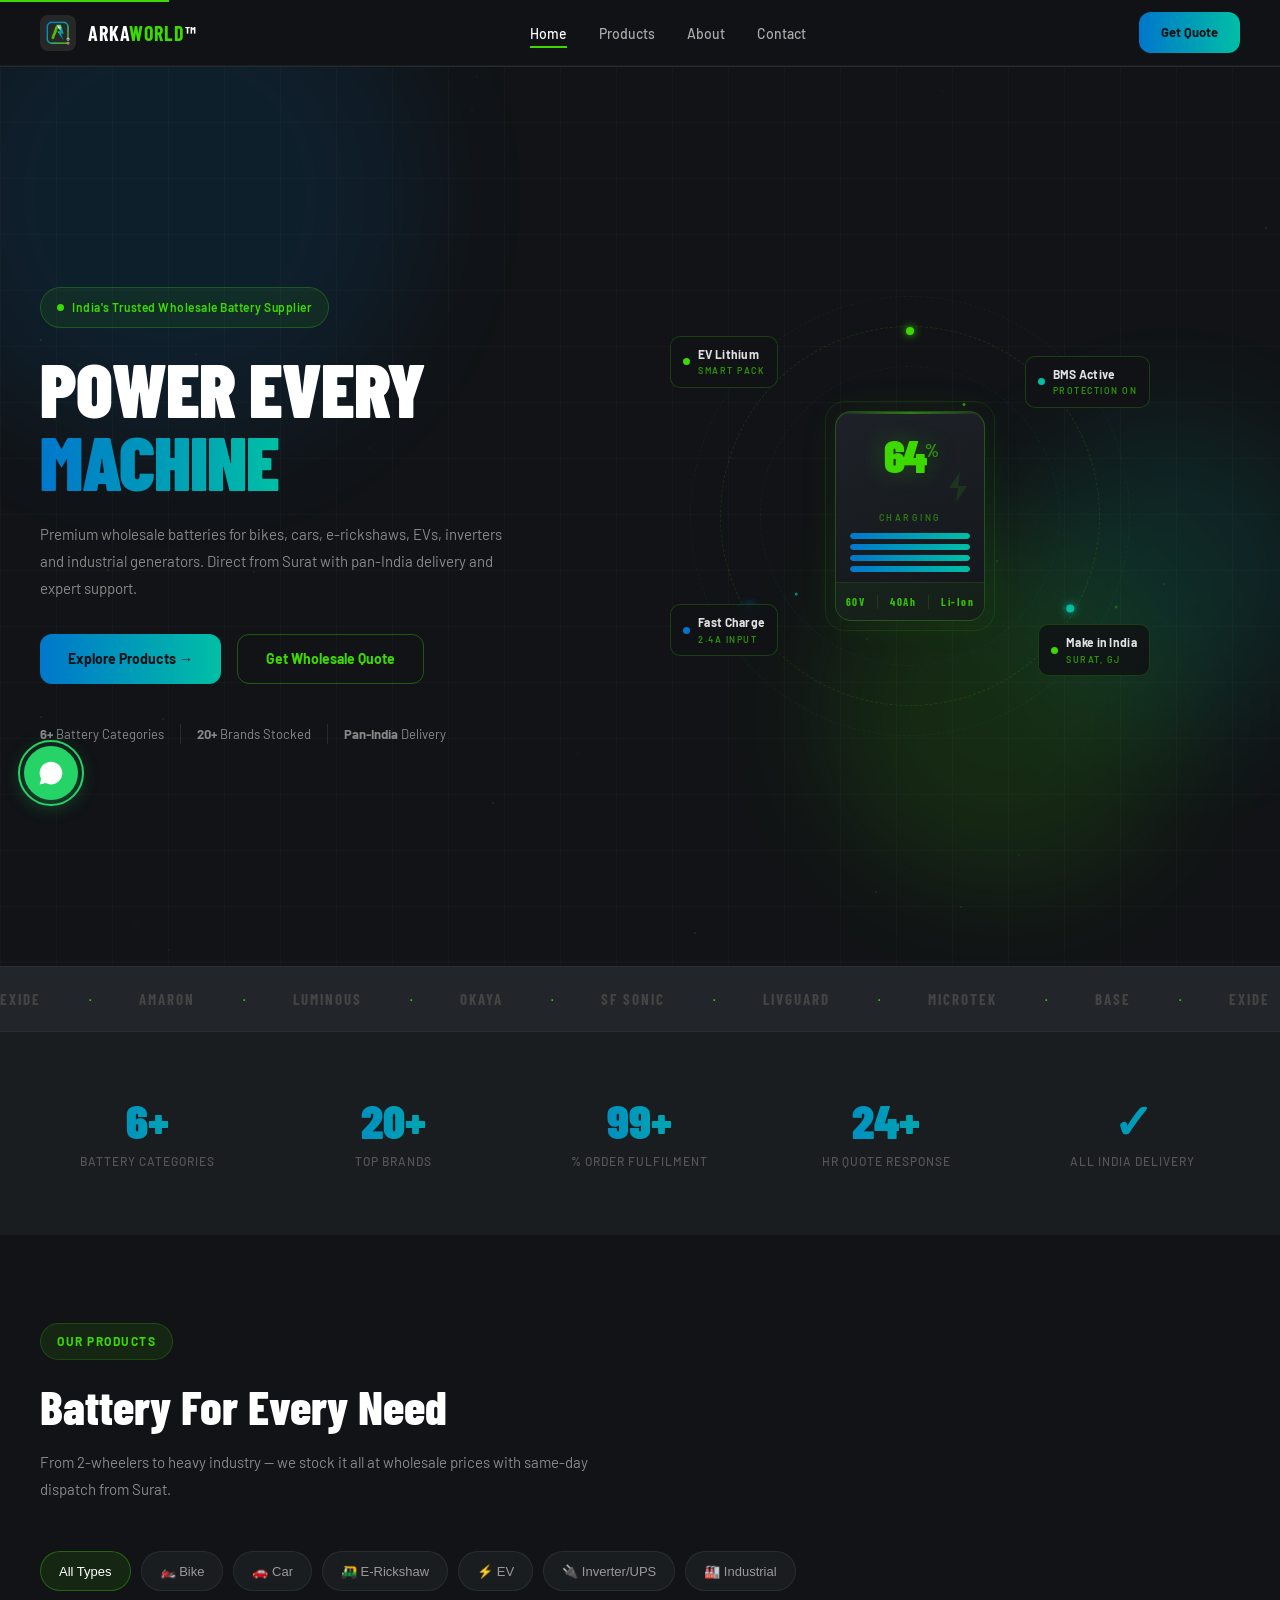
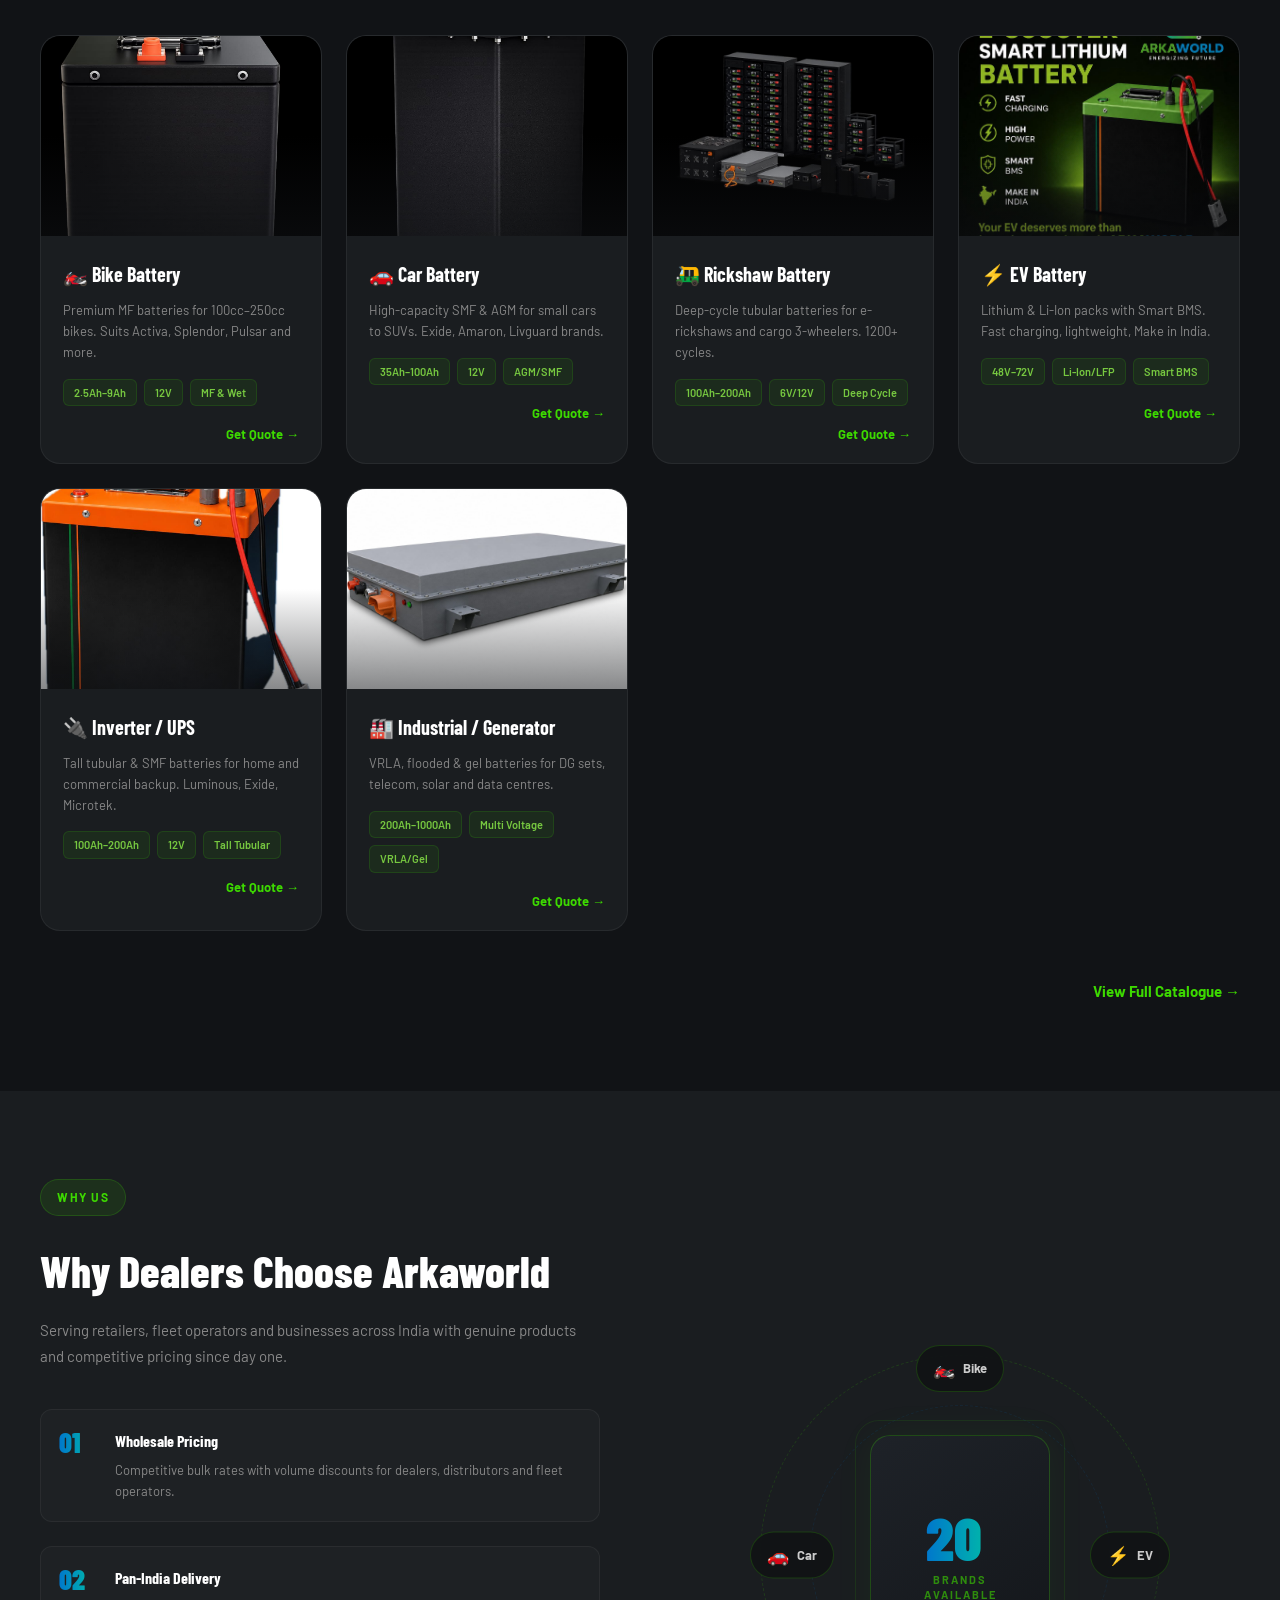
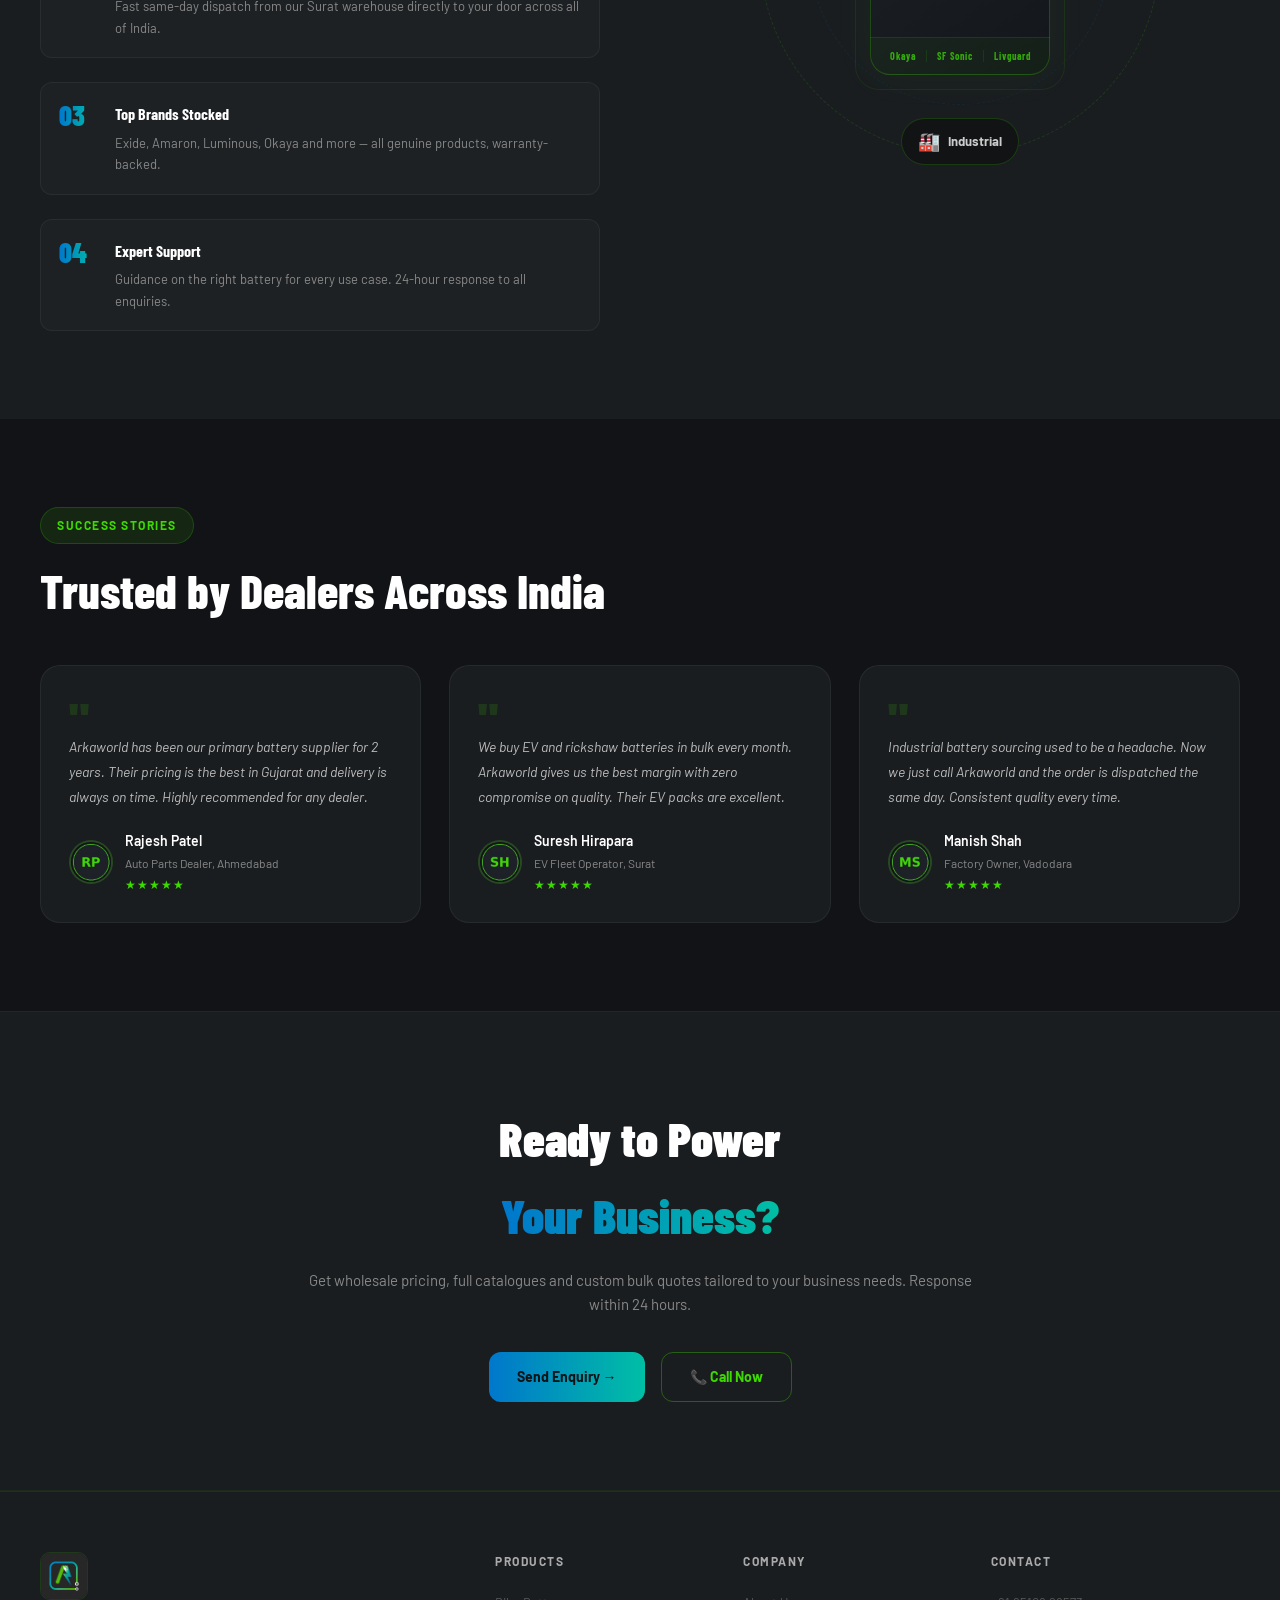
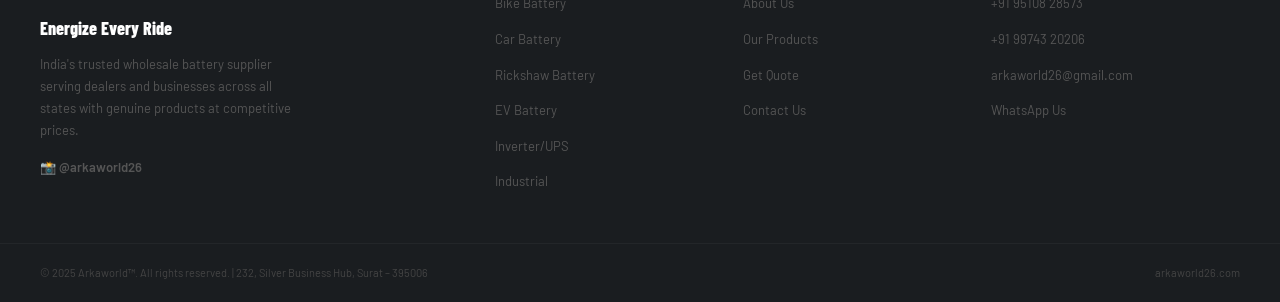
==== commit 92ff934a: "Add favicon link to HTML files" ====
--- a/index.html
+++ b/index.html
@@ -13,6 +13,7 @@
     <meta name="twitter:card" content="summary_large_image">
     <script type="application/ld+json">{"@context":"https://schema.org","@type":"LocalBusiness","name":"Arkaworld™","url":"https://arkaworld26.com","telephone":"+91 95108 28573","email":"arkaworld26@gmail.com","address":{"@type":"PostalAddress","streetAddress":"232, Silver Business Hub, Bapa Sitaram Chowk, Simada Naka","addressLocality":"Surat","addressRegion":"Gujarat","postalCode":"395006","addressCountry":"IN"},"openingHoursSpecification":[{"@type":"OpeningHoursSpecification","dayOfWeek":["Monday","Tuesday","Wednesday","Thursday","Friday","Saturday"],"opens":"09:00","closes":"19:00"}]}</script>
     <link rel="manifest" href="manifest.json">
+    <link rel="icon" type="image/jpeg" href="img/arkalogo.jpeg">
     <meta name="theme-color" content="#111316">
     <link rel="preconnect" href="https://fonts.googleapis.com">
     <link rel="preconnect" href="https://fonts.gstatic.com" crossorigin>
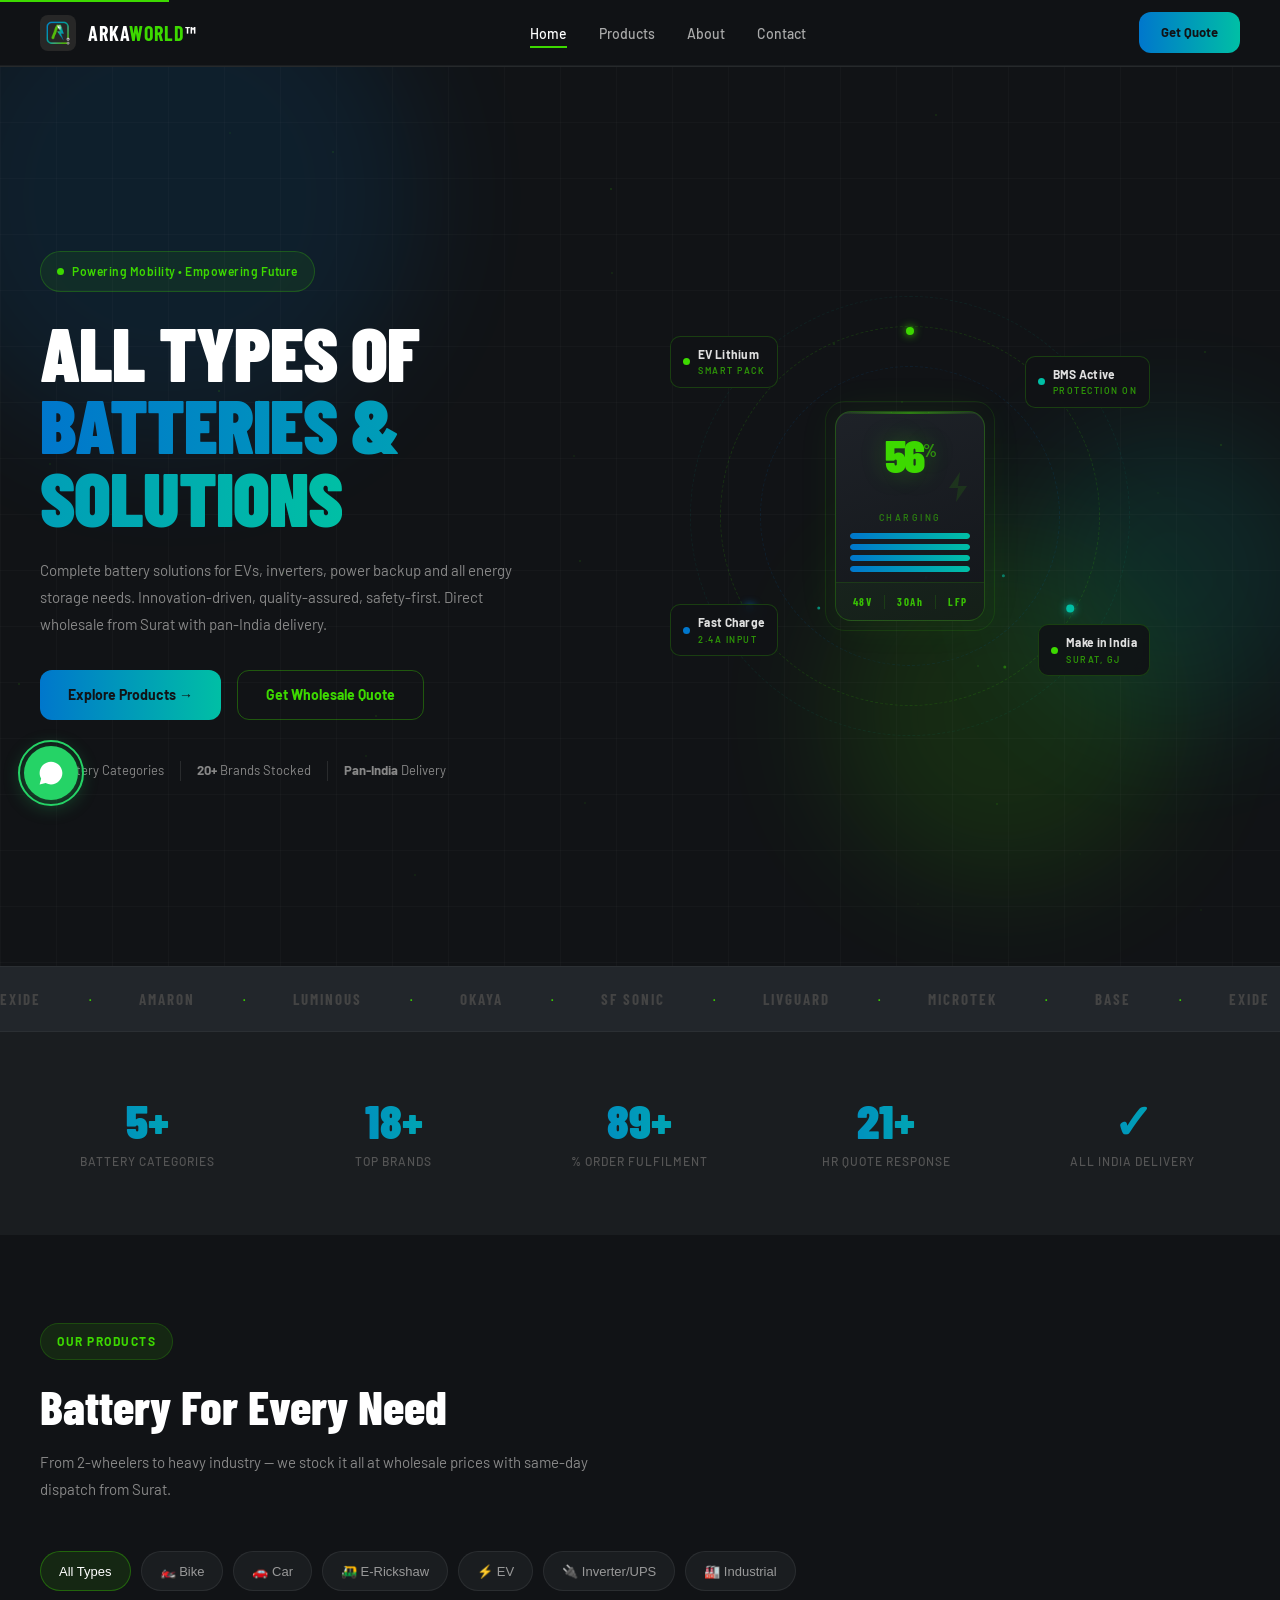
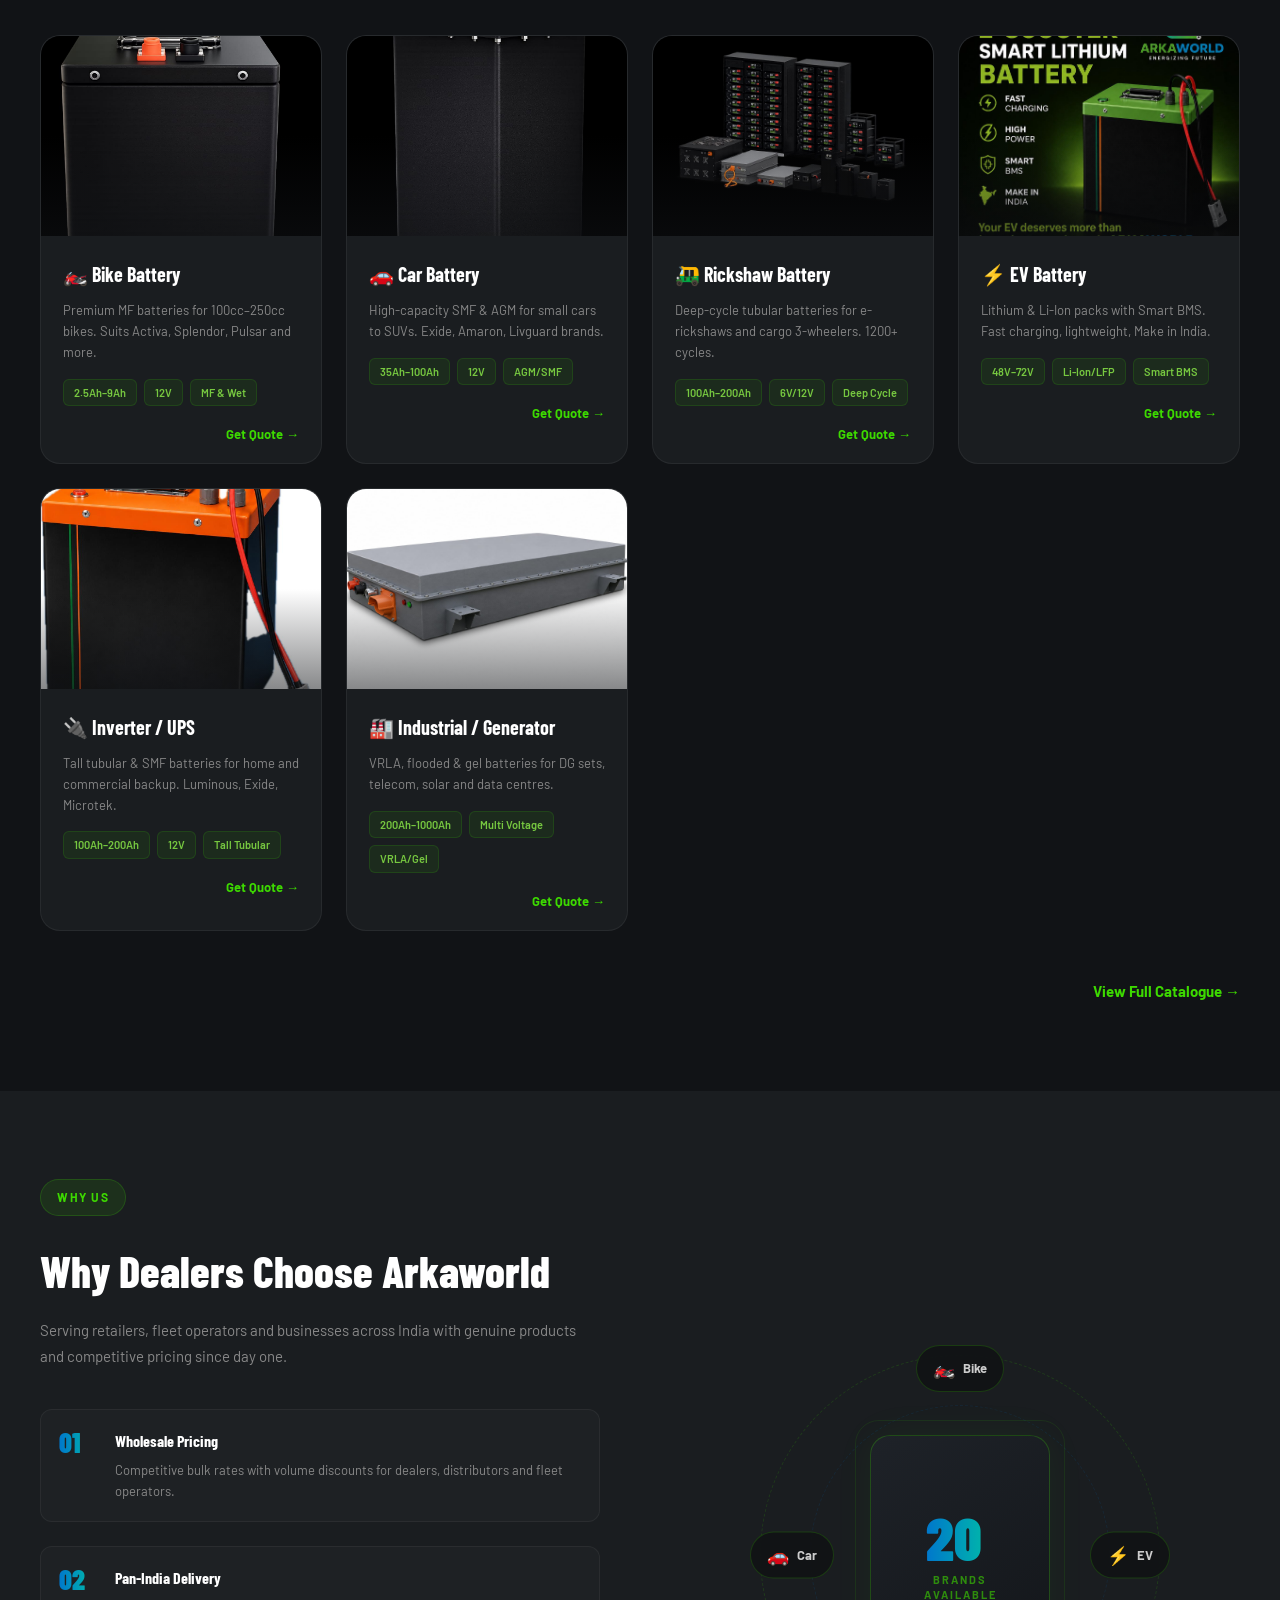
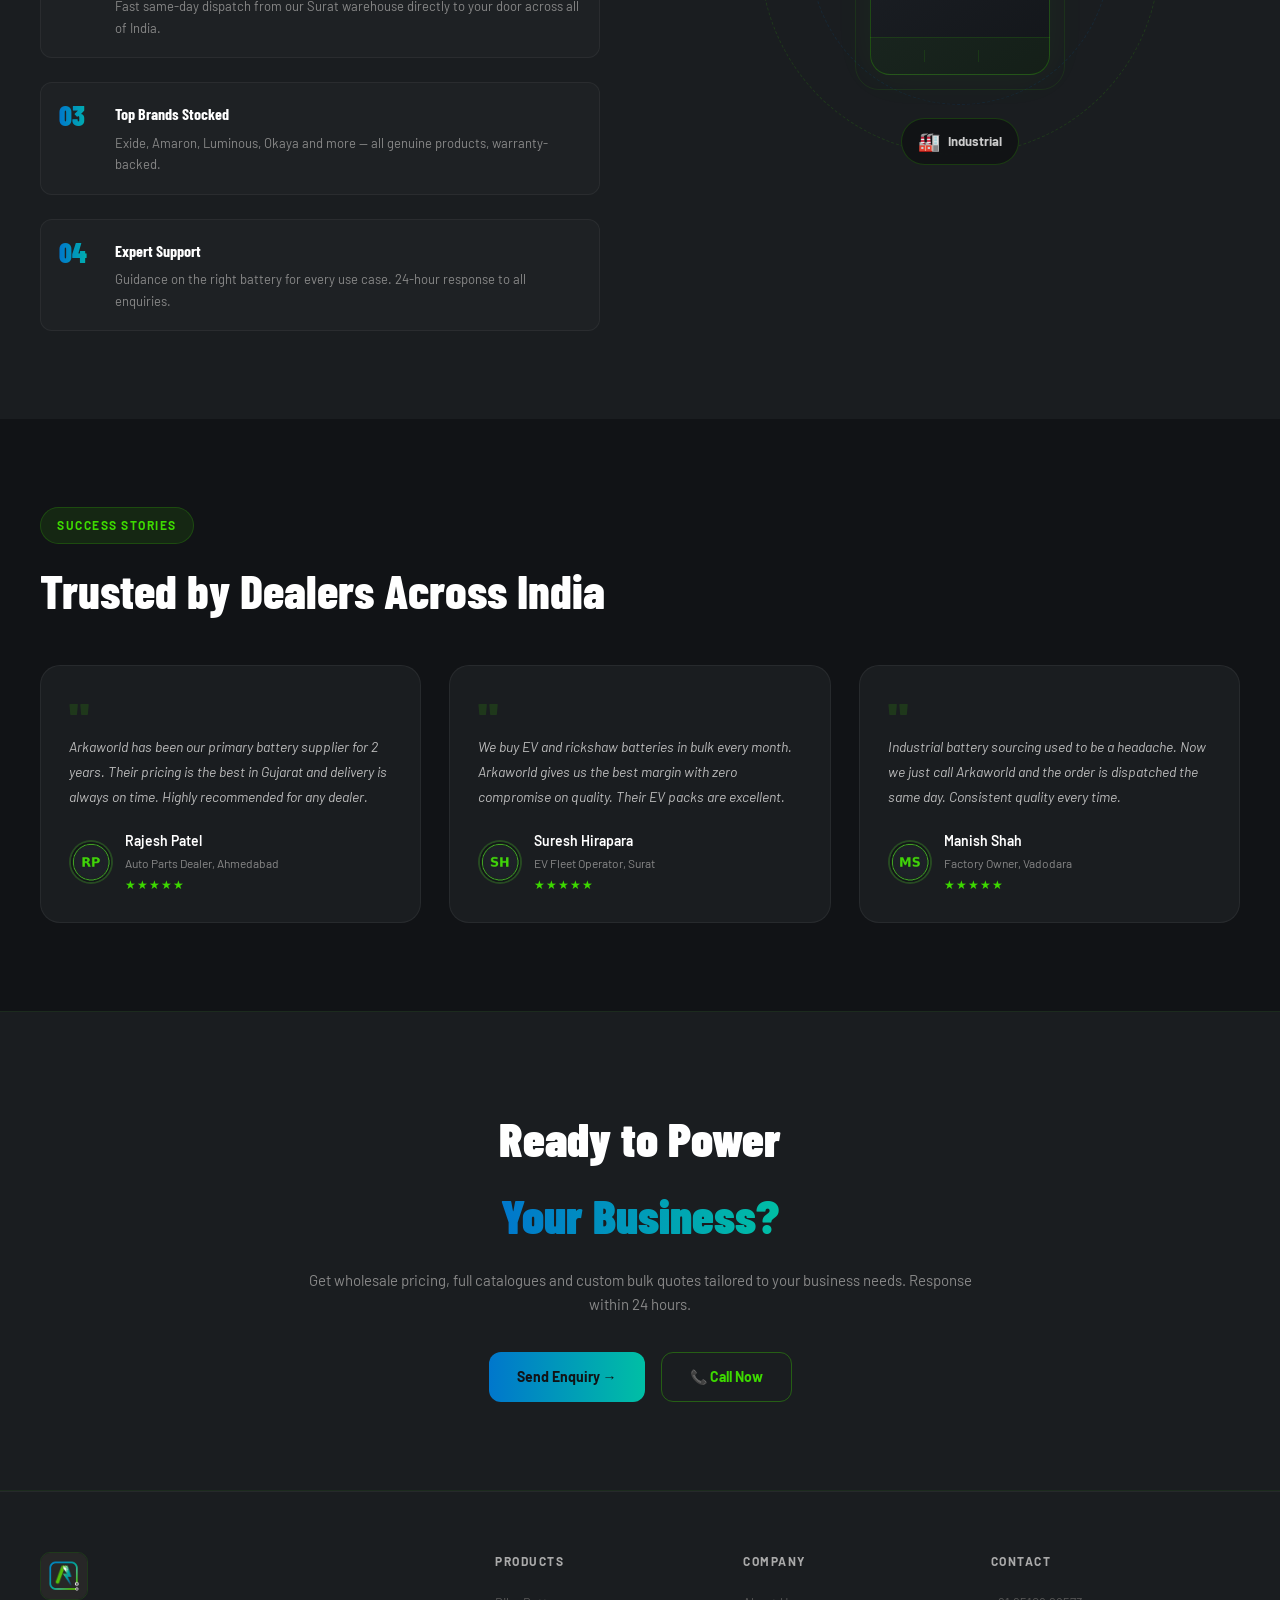
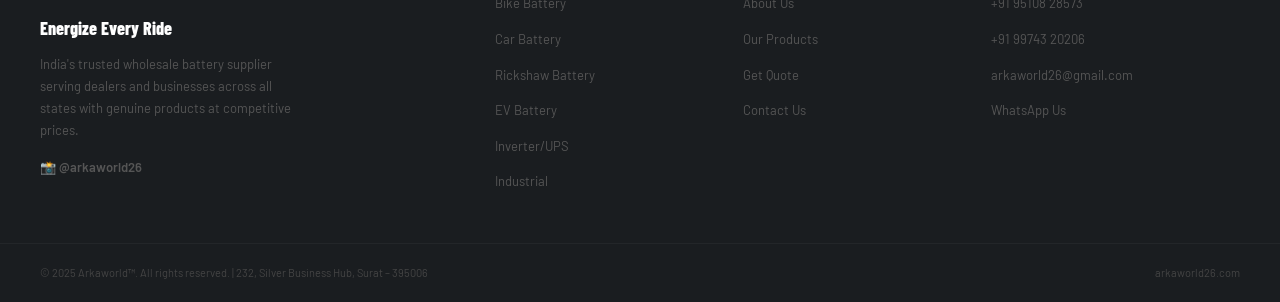
==== commit c182a7a4: "Update favicon and enhance content across multiple HTML files" ====
--- a/index.html
+++ b/index.html
@@ -13,7 +13,7 @@
     <meta name="twitter:card" content="summary_large_image">
     <script type="application/ld+json">{"@context":"https://schema.org","@type":"LocalBusiness","name":"Arkaworld™","url":"https://arkaworld26.com","telephone":"+91 95108 28573","email":"arkaworld26@gmail.com","address":{"@type":"PostalAddress","streetAddress":"232, Silver Business Hub, Bapa Sitaram Chowk, Simada Naka","addressLocality":"Surat","addressRegion":"Gujarat","postalCode":"395006","addressCountry":"IN"},"openingHoursSpecification":[{"@type":"OpeningHoursSpecification","dayOfWeek":["Monday","Tuesday","Wednesday","Thursday","Friday","Saturday"],"opens":"09:00","closes":"19:00"}]}</script>
     <link rel="manifest" href="manifest.json">
-    <link rel="icon" type="image/jpeg" href="img/arkalogo.jpeg">
+    <link rel="icon" type="image/x-icon" href="favicon.ico">
     <meta name="theme-color" content="#111316">
     <link rel="preconnect" href="https://fonts.googleapis.com">
     <link rel="preconnect" href="https://fonts.gstatic.com" crossorigin>
@@ -62,9 +62,9 @@
     </div>
     <div class="hero-container">
       <div class="hero-content">
-        <div class="hero-badge"><span class="badge-dot"></span>India's Trusted Wholesale Battery Supplier</div>
-        <h1 class="hero-title">POWER EVERY<br><span class="grad-text">MACHINE</span></h1>
-        <p class="hero-subtitle">Premium wholesale batteries for bikes, cars, e-rickshaws, EVs, inverters and industrial generators. Direct from Surat with pan-India delivery and expert support.</p>
+        <div class="hero-badge"><span class="badge-dot"></span>Powering Mobility • Empowering Future</div>
+        <h1 class="hero-title">ALL TYPES OF<br><span class="grad-text">BATTERIES & SOLUTIONS</span></h1>
+        <p class="hero-subtitle">Complete battery solutions for EVs, inverters, power backup and all energy storage needs. Innovation-driven, quality-assured, safety-first. Direct wholesale from Surat with pan-India delivery.</p>
         <div class="hero-buttons">
           <a href="products.html" class="btn btn-primary">Explore Products →</a>
           <a href="contact.html" class="btn btn-outline">Get Wholesale Quote</a>
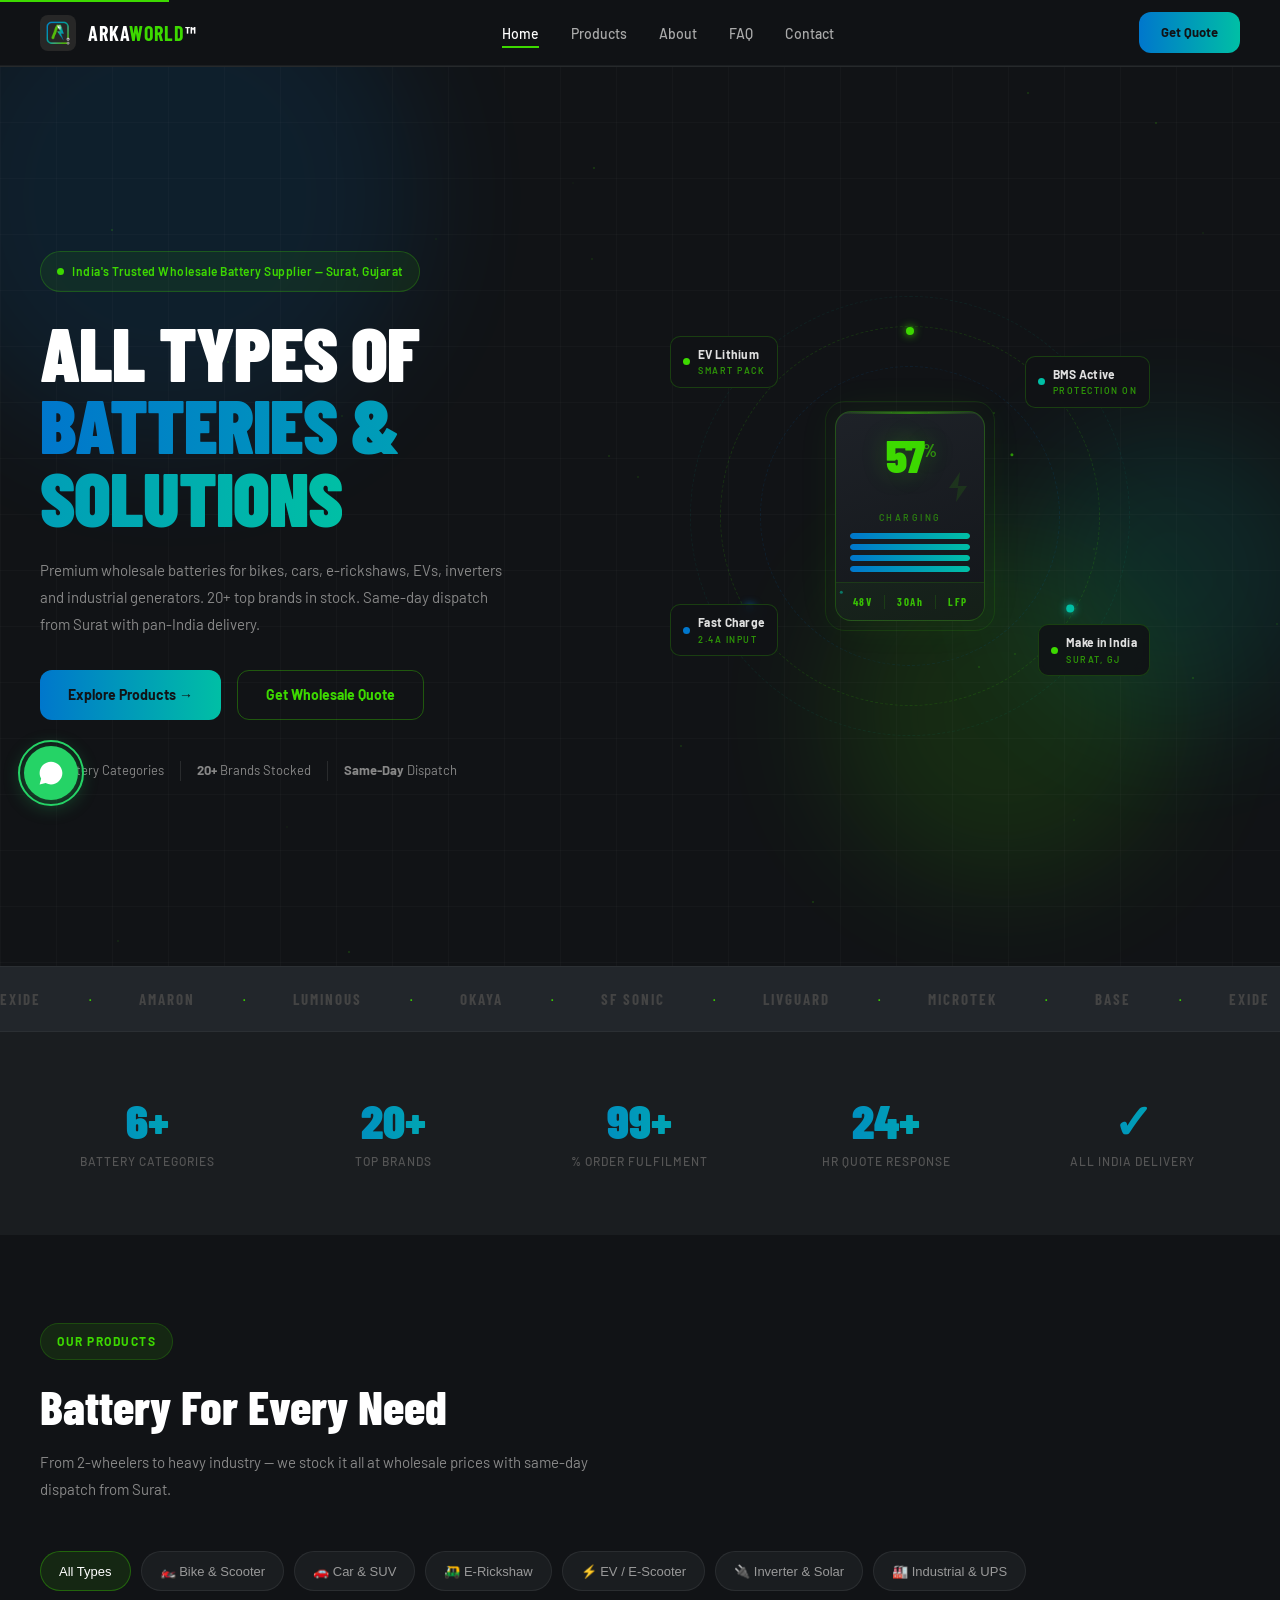
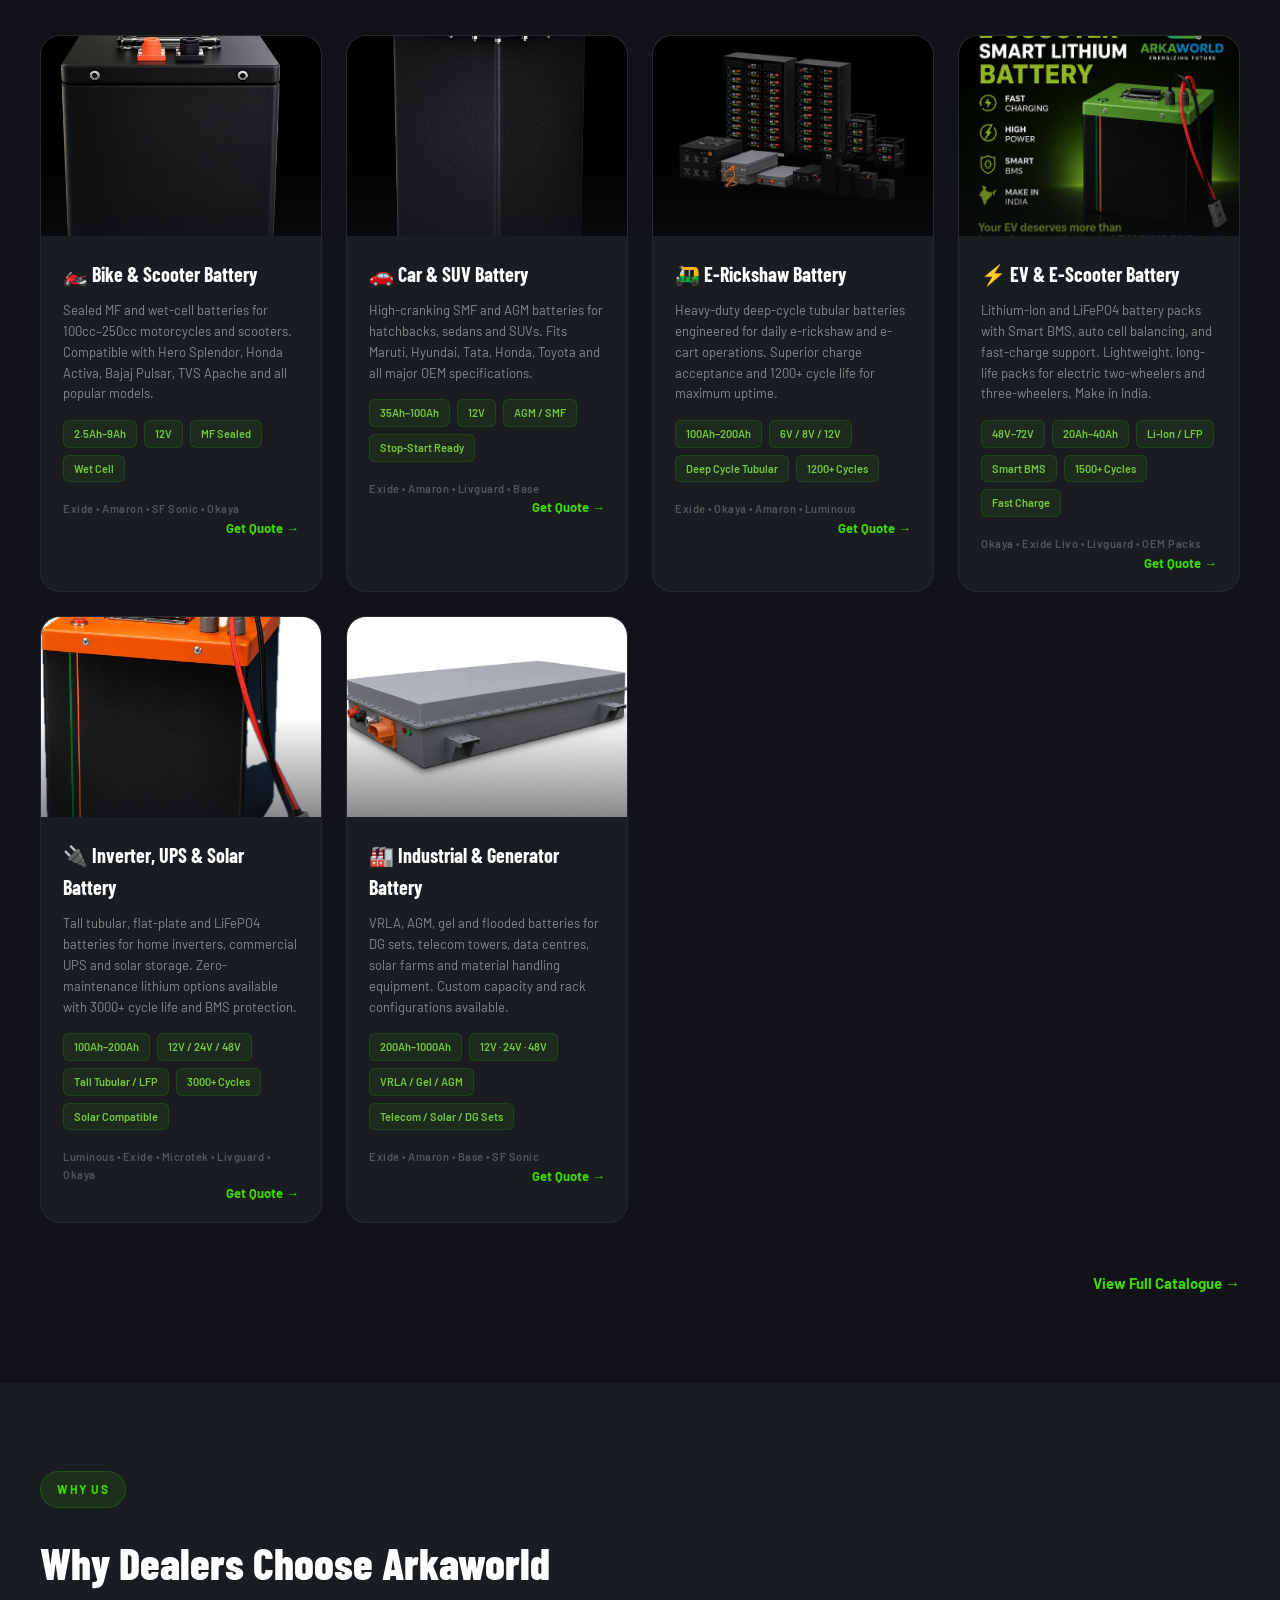
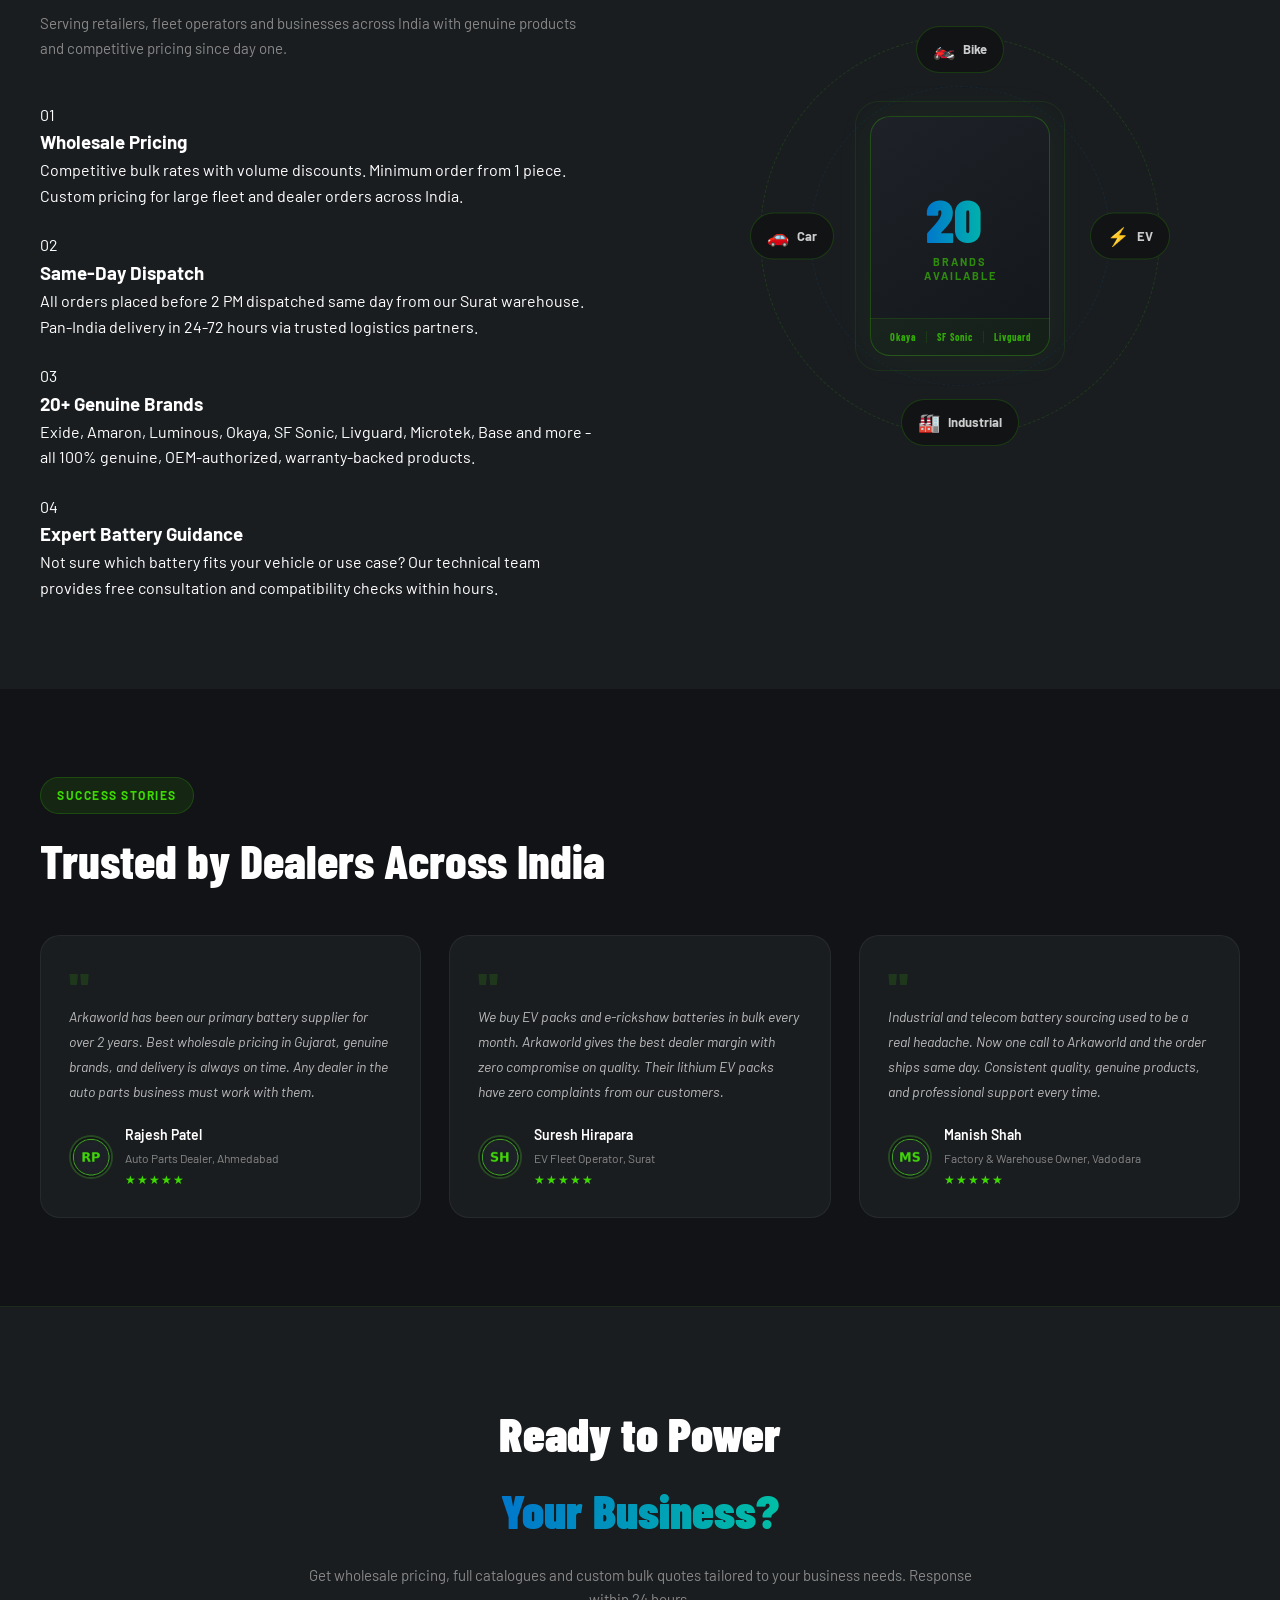
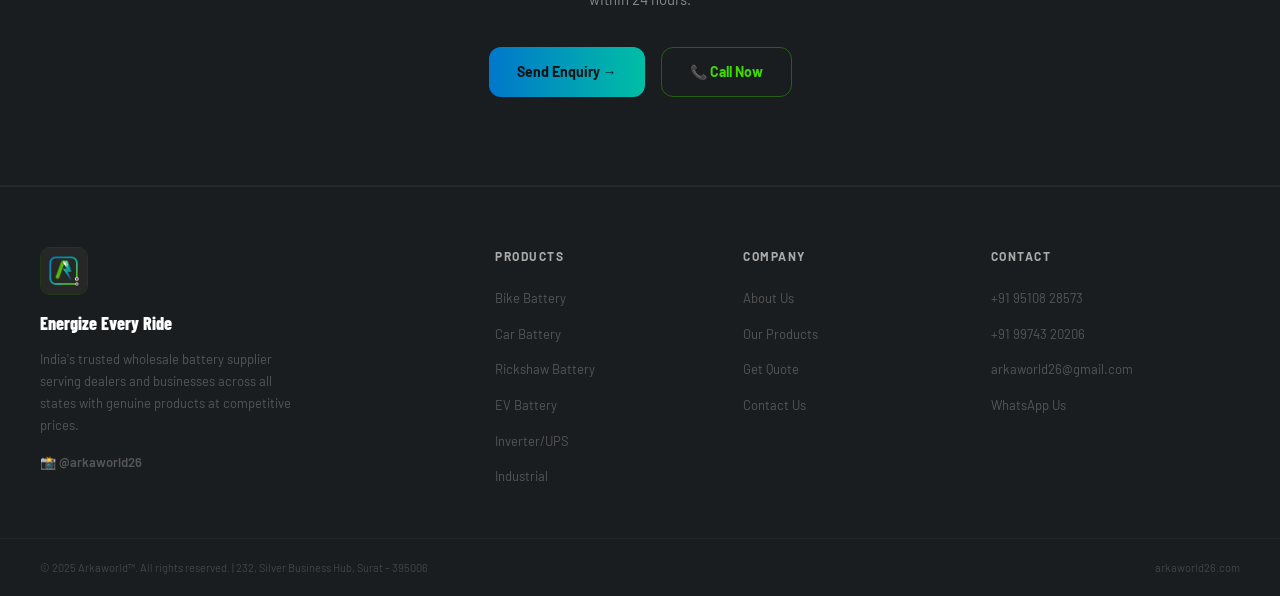
==== commit 15ce3114: "Refactor code structure for improved readability and maintainability" ====
--- a/index.html
+++ b/index.html
@@ -3,10 +3,10 @@
 <head>
     <meta charset="UTF-8">
     <meta name="viewport" content="width=device-width, initial-scale=1.0">
-    <title>Arkaworld™ — Energize Every Ride | Wholesale Battery Supplier India</title>
-    <meta name="description" content="Wholesale battery supplier in Surat for bikes, cars, EVs, e-rickshaws, inverters and industrial generators. Pan-India delivery. Call +91 95108 28573.">
+    <title>Arkaworld™ — Wholesale Battery Supplier India | Bike Car EV Inverter Industrial</title>
+    <meta name="description" content="India's trusted wholesale battery supplier in Surat. Exide, Amaron, Luminous, Okaya and 20+ brands. Bike, car, EV, e-rickshaw, inverter and industrial batteries. Pan-India delivery. Call +91 95108 28573.">
     <meta property="og:title" content="Arkaworld™ — Wholesale Battery Supplier India">
-    <meta property="og:description" content="India's trusted wholesale battery supplier. 6+ categories, 20+ brands, Pan-India delivery.">
+    <meta property="og:description" content="6+ battery categories, 20+ genuine brands, same-day dispatch from Surat, pan-India delivery. Expert support for dealers and businesses.">
     <meta property="og:type" content="business.business">
     <meta property="og:url" content="https://arkaworld26.com">
     <meta property="og:image" content="https://arkaworld26.com/img/hero-product.jpeg">
@@ -33,6 +33,7 @@
       <li><a href="index.html" class="nav-link active">Home</a></li>
       <li><a href="products.html" class="nav-link">Products</a></li>
       <li><a href="about.html" class="nav-link">About</a></li>
+      <li><a href="faq.html" class="nav-link">FAQ</a></li>
       <li><a href="contact.html" class="nav-link">Contact</a></li>
     </ul>
     <a href="contact.html" class="get-quote-btn">Get Quote</a>
@@ -44,8 +45,7 @@
 <div class="mobile-menu">
   <a href="index.html" class="mobile-menu-link">Home</a>
   <a href="products.html" class="mobile-menu-link">Products</a>
-  <a href="about.html" class="mobile-menu-link">About Us</a>
-  <a href="contact.html" class="mobile-menu-link">Contact</a>
+  <a href="about.html" class="mobile-menu-link">About Us</a>  <a href="faq.html" class="mobile-menu-link">FAQ</a>  <a href="contact.html" class="mobile-menu-link">Contact</a>
   <a href="contact.html" class="mobile-menu-link mobile-quote">Get Wholesale Quote →</a>
 </div>
 
@@ -62,9 +62,9 @@
     </div>
     <div class="hero-container">
       <div class="hero-content">
-        <div class="hero-badge"><span class="badge-dot"></span>Powering Mobility • Empowering Future</div>
+        <div class="hero-badge"><span class="badge-dot"></span>India's Trusted Wholesale Battery Supplier — Surat, Gujarat</div>
         <h1 class="hero-title">ALL TYPES OF<br><span class="grad-text">BATTERIES & SOLUTIONS</span></h1>
-        <p class="hero-subtitle">Complete battery solutions for EVs, inverters, power backup and all energy storage needs. Innovation-driven, quality-assured, safety-first. Direct wholesale from Surat with pan-India delivery.</p>
+        <p class="hero-subtitle">Premium wholesale batteries for bikes, cars, e-rickshaws, EVs, inverters and industrial generators. 20+ top brands in stock. Same-day dispatch from Surat with pan-India delivery.</p>
         <div class="hero-buttons">
           <a href="products.html" class="btn btn-primary">Explore Products →</a>
           <a href="contact.html" class="btn btn-outline">Get Wholesale Quote</a>
@@ -74,7 +74,7 @@
           <span class="divider"></span>
           <span><strong>20+</strong> Brands Stocked</span>
           <span class="divider"></span>
-          <span><strong>Pan-India</strong> Delivery</span>
+          <span><strong>Same-Day</strong> Dispatch</span>
         </div>
       </div>
       <div class="hero-visual" id="heroVisual">
@@ -191,83 +191,89 @@
       <p class="section-sub">From 2-wheelers to heavy industry — we stock it all at wholesale prices with same-day dispatch from Surat.</p>
       <div class="filter-pills">
         <button class="filter-pill active" data-filter="all">All Types</button>
-        <button class="filter-pill" data-filter="bike">🏍️ Bike</button>
-        <button class="filter-pill" data-filter="car">🚗 Car</button>
+        <button class="filter-pill" data-filter="bike">🏍️ Bike & Scooter</button>
+        <button class="filter-pill" data-filter="car">🚗 Car & SUV</button>
         <button class="filter-pill" data-filter="rickshaw">🛺 E-Rickshaw</button>
-        <button class="filter-pill" data-filter="ev">⚡ EV</button>
-        <button class="filter-pill" data-filter="inverter">🔌 Inverter/UPS</button>
-        <button class="filter-pill" data-filter="industrial">🏭 Industrial</button>
+        <button class="filter-pill" data-filter="ev">⚡ EV / E-Scooter</button>
+        <button class="filter-pill" data-filter="inverter">🔌 Inverter & Solar</button>
+        <button class="filter-pill" data-filter="industrial">🏭 Industrial & UPS</button>
       </div>
       <div class="products-grid">
 
         <div class="product-card reveal" data-category="bike">
           <div class="product-card-img-wrap">
-            <img src="img/battery-car2.jpeg" alt="Bike Battery 12V MF sealed for motorcycles and scooters" class="product-card-img">
-          </div>
-          <div class="product-card-body">
-            <h3 class="product-title">🏍️ Bike Battery</h3>
-            <p class="product-desc">Premium MF batteries for 100cc–250cc bikes. Suits Activa, Splendor, Pulsar and more.</p>
-            <div class="product-specs"><span class="spec-tag">2.5Ah–9Ah</span><span class="spec-tag">12V</span><span class="spec-tag">MF & Wet</span></div>
+            <img src="img/battery-car2.jpeg" alt="Bike Battery 12V MF sealed maintenance-free for motorcycles and scooters" class="product-card-img">
+          </div>
+          <div class="product-card-body">
+            <h3 class="product-title">🏍️ Bike & Scooter Battery</h3>
+            <p class="product-desc">Sealed MF and wet-cell batteries for 100cc–250cc motorcycles and scooters. Compatible with Hero Splendor, Honda Activa, Bajaj Pulsar, TVS Apache and all popular models.</p>
+            <div class="product-specs"><span class="spec-tag">2.5Ah–9Ah</span><span class="spec-tag">12V</span><span class="spec-tag">MF Sealed</span><span class="spec-tag">Wet Cell</span></div>
+            <div class="product-brand">Exide • Amaron • SF Sonic • Okaya</div>
             <div class="cta-link"><a href="contact.html" class="link-arrow">Get Quote →</a></div>
           </div>
         </div>
 
         <div class="product-card reveal" data-category="car">
           <div class="product-card-img-wrap">
-            <img src="img/battery-car.jpeg" alt="Car Battery 12V SMF AGM for passenger cars and SUVs" class="product-card-img">
-          </div>
-          <div class="product-card-body">
-            <h3 class="product-title">🚗 Car Battery</h3>
-            <p class="product-desc">High-capacity SMF & AGM for small cars to SUVs. Exide, Amaron, Livguard brands.</p>
-            <div class="product-specs"><span class="spec-tag">35Ah–100Ah</span><span class="spec-tag">12V</span><span class="spec-tag">AGM/SMF</span></div>
+            <img src="img/battery-car.jpeg" alt="Car battery 12V SMF AGM for hatchbacks sedans SUVs and MUVs" class="product-card-img">
+          </div>
+          <div class="product-card-body">
+            <h3 class="product-title">🚗 Car & SUV Battery</h3>
+            <p class="product-desc">High-cranking SMF and AGM batteries for hatchbacks, sedans and SUVs. Fits Maruti, Hyundai, Tata, Honda, Toyota and all major OEM specifications.</p>
+            <div class="product-specs"><span class="spec-tag">35Ah–100Ah</span><span class="spec-tag">12V</span><span class="spec-tag">AGM / SMF</span><span class="spec-tag">Stop-Start Ready</span></div>
+            <div class="product-brand">Exide • Amaron • Livguard • Base</div>
             <div class="cta-link"><a href="contact.html" class="link-arrow">Get Quote →</a></div>
           </div>
         </div>
 
         <div class="product-card reveal" data-category="rickshaw">
           <div class="product-card-img-wrap">
-            <img src="img/battery-rickshaw.jpeg" alt="E-Rickshaw deep cycle tubular battery 100Ah to 200Ah" class="product-card-img">
-          </div>
-          <div class="product-card-body">
-            <h3 class="product-title">🛺 Rickshaw Battery</h3>
-            <p class="product-desc">Deep-cycle tubular batteries for e-rickshaws and cargo 3-wheelers. 1200+ cycles.</p>
-            <div class="product-specs"><span class="spec-tag">100Ah–200Ah</span><span class="spec-tag">6V/12V</span><span class="spec-tag">Deep Cycle</span></div>
+            <img src="img/battery-rickshaw.jpeg" alt="E-Rickshaw deep cycle tubular battery 100Ah 150Ah 6V 8V for electric three wheelers" class="product-card-img">
+          </div>
+          <div class="product-card-body">
+            <h3 class="product-title">🛺 E-Rickshaw Battery</h3>
+            <p class="product-desc">Heavy-duty deep-cycle tubular batteries engineered for daily e-rickshaw and e-cart operations. Superior charge acceptance and 1200+ cycle life for maximum uptime.</p>
+            <div class="product-specs"><span class="spec-tag">100Ah–200Ah</span><span class="spec-tag">6V / 8V / 12V</span><span class="spec-tag">Deep Cycle Tubular</span><span class="spec-tag">1200+ Cycles</span></div>
+            <div class="product-brand">Exide • Okaya • Amaron • Luminous</div>
             <div class="cta-link"><a href="contact.html" class="link-arrow">Get Quote →</a></div>
           </div>
         </div>
 
         <div class="product-card reveal" data-category="ev">
           <div class="product-card-img-wrap">
-            <img src="img/battery-ev.jpeg" alt="EV Lithium ion battery 48V to 72V with Smart BMS for electric scooters" class="product-card-img">
-          </div>
-          <div class="product-card-body">
-            <h3 class="product-title">⚡ EV Battery</h3>
-            <p class="product-desc">Lithium & Li-Ion packs with Smart BMS. Fast charging, lightweight, Make in India.</p>
-            <div class="product-specs"><span class="spec-tag">48V–72V</span><span class="spec-tag">Li-Ion/LFP</span><span class="spec-tag">Smart BMS</span></div>
+            <img src="img/battery-ev.jpeg" alt="EV lithium ion LiFePO4 battery pack 48V 60V 72V with Smart BMS for electric scooters bikes" class="product-card-img">
+          </div>
+          <div class="product-card-body">
+            <h3 class="product-title">⚡ EV & E-Scooter Battery</h3>
+            <p class="product-desc">Lithium-Ion and LiFePO4 battery packs with Smart BMS, auto cell balancing, and fast-charge support. Lightweight, long-life packs for electric two-wheelers and three-wheelers. Make in India.</p>
+            <div class="product-specs"><span class="spec-tag">48V–72V</span><span class="spec-tag">20Ah–40Ah</span><span class="spec-tag">Li-Ion / LFP</span><span class="spec-tag">Smart BMS</span><span class="spec-tag">1500+ Cycles</span><span class="spec-tag">Fast Charge</span></div>
+            <div class="product-brand">Okaya • Exide Livo • Livguard • OEM Packs</div>
             <div class="cta-link"><a href="contact.html" class="link-arrow">Get Quote →</a></div>
           </div>
         </div>
 
         <div class="product-card reveal" data-category="inverter">
           <div class="product-card-img-wrap">
-            <img src="img/battery-inverter.jpeg" alt="Inverter UPS tall tubular battery 100Ah to 200Ah for home and office" class="product-card-img">
-          </div>
-          <div class="product-card-body">
-            <h3 class="product-title">🔌 Inverter / UPS</h3>
-            <p class="product-desc">Tall tubular & SMF batteries for home and commercial backup. Luminous, Exide, Microtek.</p>
-            <div class="product-specs"><span class="spec-tag">100Ah–200Ah</span><span class="spec-tag">12V</span><span class="spec-tag">Tall Tubular</span></div>
+            <img src="img/battery-inverter.jpeg" alt="Inverter UPS tall tubular flat plate battery 100Ah 150Ah 200Ah for home office solar" class="product-card-img">
+          </div>
+          <div class="product-card-body">
+            <h3 class="product-title">🔌 Inverter, UPS & Solar Battery</h3>
+            <p class="product-desc">Tall tubular, flat-plate and LiFePO4 batteries for home inverters, commercial UPS and solar storage. Zero-maintenance lithium options available with 3000+ cycle life and BMS protection.</p>
+            <div class="product-specs"><span class="spec-tag">100Ah–200Ah</span><span class="spec-tag">12V / 24V / 48V</span><span class="spec-tag">Tall Tubular / LFP</span><span class="spec-tag">3000+ Cycles</span><span class="spec-tag">Solar Compatible</span></div>
+            <div class="product-brand">Luminous • Exide • Microtek • Livguard • Okaya</div>
             <div class="cta-link"><a href="contact.html" class="link-arrow">Get Quote →</a></div>
           </div>
         </div>
 
         <div class="product-card reveal" data-category="industrial">
           <div class="product-card-img-wrap">
-            <img src="img/battery-industrial.jpeg" alt="Industrial battery rack VRLA and flooded for DG sets data centres telecom" class="product-card-img">
-          </div>
-          <div class="product-card-body">
-            <h3 class="product-title">🏭 Industrial / Generator</h3>
-            <p class="product-desc">VRLA, flooded & gel batteries for DG sets, telecom, solar and data centres.</p>
-            <div class="product-specs"><span class="spec-tag">200Ah–1000Ah</span><span class="spec-tag">Multi Voltage</span><span class="spec-tag">VRLA/Gel</span></div>
+            <img src="img/battery-industrial.jpeg" alt="Industrial VRLA gel battery 200Ah to 1000Ah for DG sets telecom data centres solar farms" class="product-card-img">
+          </div>
+          <div class="product-card-body">
+            <h3 class="product-title">🏭 Industrial & Generator Battery</h3>
+            <p class="product-desc">VRLA, AGM, gel and flooded batteries for DG sets, telecom towers, data centres, solar farms and material handling equipment. Custom capacity and rack configurations available.</p>
+            <div class="product-specs"><span class="spec-tag">200Ah–1000Ah</span><span class="spec-tag">12V · 24V · 48V</span><span class="spec-tag">VRLA / Gel / AGM</span><span class="spec-tag">Telecom / Solar / DG Sets</span></div>
+            <div class="product-brand">Exide • Amaron • Base • SF Sonic</div>
             <div class="cta-link"><a href="contact.html" class="link-arrow">Get Quote →</a></div>
           </div>
         </div>
@@ -287,10 +293,10 @@
         <h2 class="why-title">Why Dealers Choose Arkaworld</h2>
         <p class="why-subtitle">Serving retailers, fleet operators and businesses across India with genuine products and competitive pricing since day one.</p>
         <div class="why-reasons">
-          <div class="reason-item reveal"><span class="reason-number">01</span><div class="reason-body"><h3>Wholesale Pricing</h3><p>Competitive bulk rates with volume discounts for dealers, distributors and fleet operators.</p></div></div>
-          <div class="reason-item reveal"><span class="reason-number">02</span><div class="reason-body"><h3>Pan-India Delivery</h3><p>Fast same-day dispatch from our Surat warehouse directly to your door across all of India.</p></div></div>
-          <div class="reason-item reveal"><span class="reason-number">03</span><div class="reason-body"><h3>Top Brands Stocked</h3><p>Exide, Amaron, Luminous, Okaya and more — all genuine products, warranty-backed.</p></div></div>
-          <div class="reason-item reveal"><span class="reason-number">04</span><div class="reason-body"><h3>Expert Support</h3><p>Guidance on the right battery for every use case. 24-hour response to all enquiries.</p></div></div>
+          <div class=\"reason-item reveal\"><span class=\"reason-number\">01</span><div class=\"reason-body\"><h3>Wholesale Pricing</h3><p>Competitive bulk rates with volume discounts. Minimum order from 1 piece. Custom pricing for large fleet and dealer orders across India.</p></div></div>
+          <div class=\"reason-item reveal\"><span class=\"reason-number\">02</span><div class=\"reason-body\"><h3>Same-Day Dispatch</h3><p>All orders placed before 2 PM dispatched same day from our Surat warehouse. Pan-India delivery in 24-72 hours via trusted logistics partners.</p></div></div>
+          <div class=\"reason-item reveal\"><span class=\"reason-number\">03</span><div class=\"reason-body\"><h3>20+ Genuine Brands</h3><p>Exide, Amaron, Luminous, Okaya, SF Sonic, Livguard, Microtek, Base and more - all 100% genuine, OEM-authorized, warranty-backed products.</p></div></div>
+          <div class=\"reason-item reveal\"><span class=\"reason-number\">04</span><div class=\"reason-body\"><h3>Expert Battery Guidance</h3><p>Not sure which battery fits your vehicle or use case? Our technical team provides free consultation and compatibility checks within hours.</p></div></div>
         </div>
       </div>
       <div class="why-visual">
@@ -347,7 +353,7 @@
       <div class="testimonials-grid">
         <div class="testimonial-card reveal">
           <div class="testi-quote-mark">"</div>
-          <p class="testi-content">Arkaworld has been our primary battery supplier for 2 years. Their pricing is the best in Gujarat and delivery is always on time. Highly recommended for any dealer.</p>
+          <p class="testi-content">Arkaworld has been our primary battery supplier for over 2 years. Best wholesale pricing in Gujarat, genuine brands, and delivery is always on time. Any dealer in the auto parts business must work with them.</p>
           <div class="testi-footer">
             <img src="img/avatar1.jpeg" alt="Rajesh Patel" class="testi-avatar-img" data-initials="RP">
             <div class="testi-info"><p class="testi-name">Rajesh Patel</p><p class="testi-role">Auto Parts Dealer, Ahmedabad</p><div class="testi-stars">★★★★★</div></div>
@@ -355,7 +361,7 @@
         </div>
         <div class="testimonial-card reveal">
           <div class="testi-quote-mark">"</div>
-          <p class="testi-content">We buy EV and rickshaw batteries in bulk every month. Arkaworld gives us the best margin with zero compromise on quality. Their EV packs are excellent.</p>
+          <p class="testi-content">We buy EV packs and e-rickshaw batteries in bulk every month. Arkaworld gives the best dealer margin with zero compromise on quality. Their lithium EV packs have zero complaints from our customers.</p>
           <div class="testi-footer">
             <img src="img/avatar2.jpeg" alt="Suresh Hirapara" class="testi-avatar-img" data-initials="SH">
             <div class="testi-info"><p class="testi-name">Suresh Hirapara</p><p class="testi-role">EV Fleet Operator, Surat</p><div class="testi-stars">★★★★★</div></div>
@@ -363,10 +369,10 @@
         </div>
         <div class="testimonial-card reveal">
           <div class="testi-quote-mark">"</div>
-          <p class="testi-content">Industrial battery sourcing used to be a headache. Now we just call Arkaworld and the order is dispatched the same day. Consistent quality every time.</p>
+          <p class="testi-content">Industrial and telecom battery sourcing used to be a real headache. Now one call to Arkaworld and the order ships same day. Consistent quality, genuine products, and professional support every time.</p>
           <div class="testi-footer">
             <img src="img/avatar3.jpeg" alt="Manish Shah" class="testi-avatar-img" data-initials="MS">
-            <div class="testi-info"><p class="testi-name">Manish Shah</p><p class="testi-role">Factory Owner, Vadodara</p><div class="testi-stars">★★★★★</div></div>
+            <div class="testi-info"><p class="testi-name">Manish Shah</p><p class="testi-role">Factory & Warehouse Owner, Vadodara</p><div class="testi-stars">★★★★★</div></div>
           </div>
         </div>
       </div>
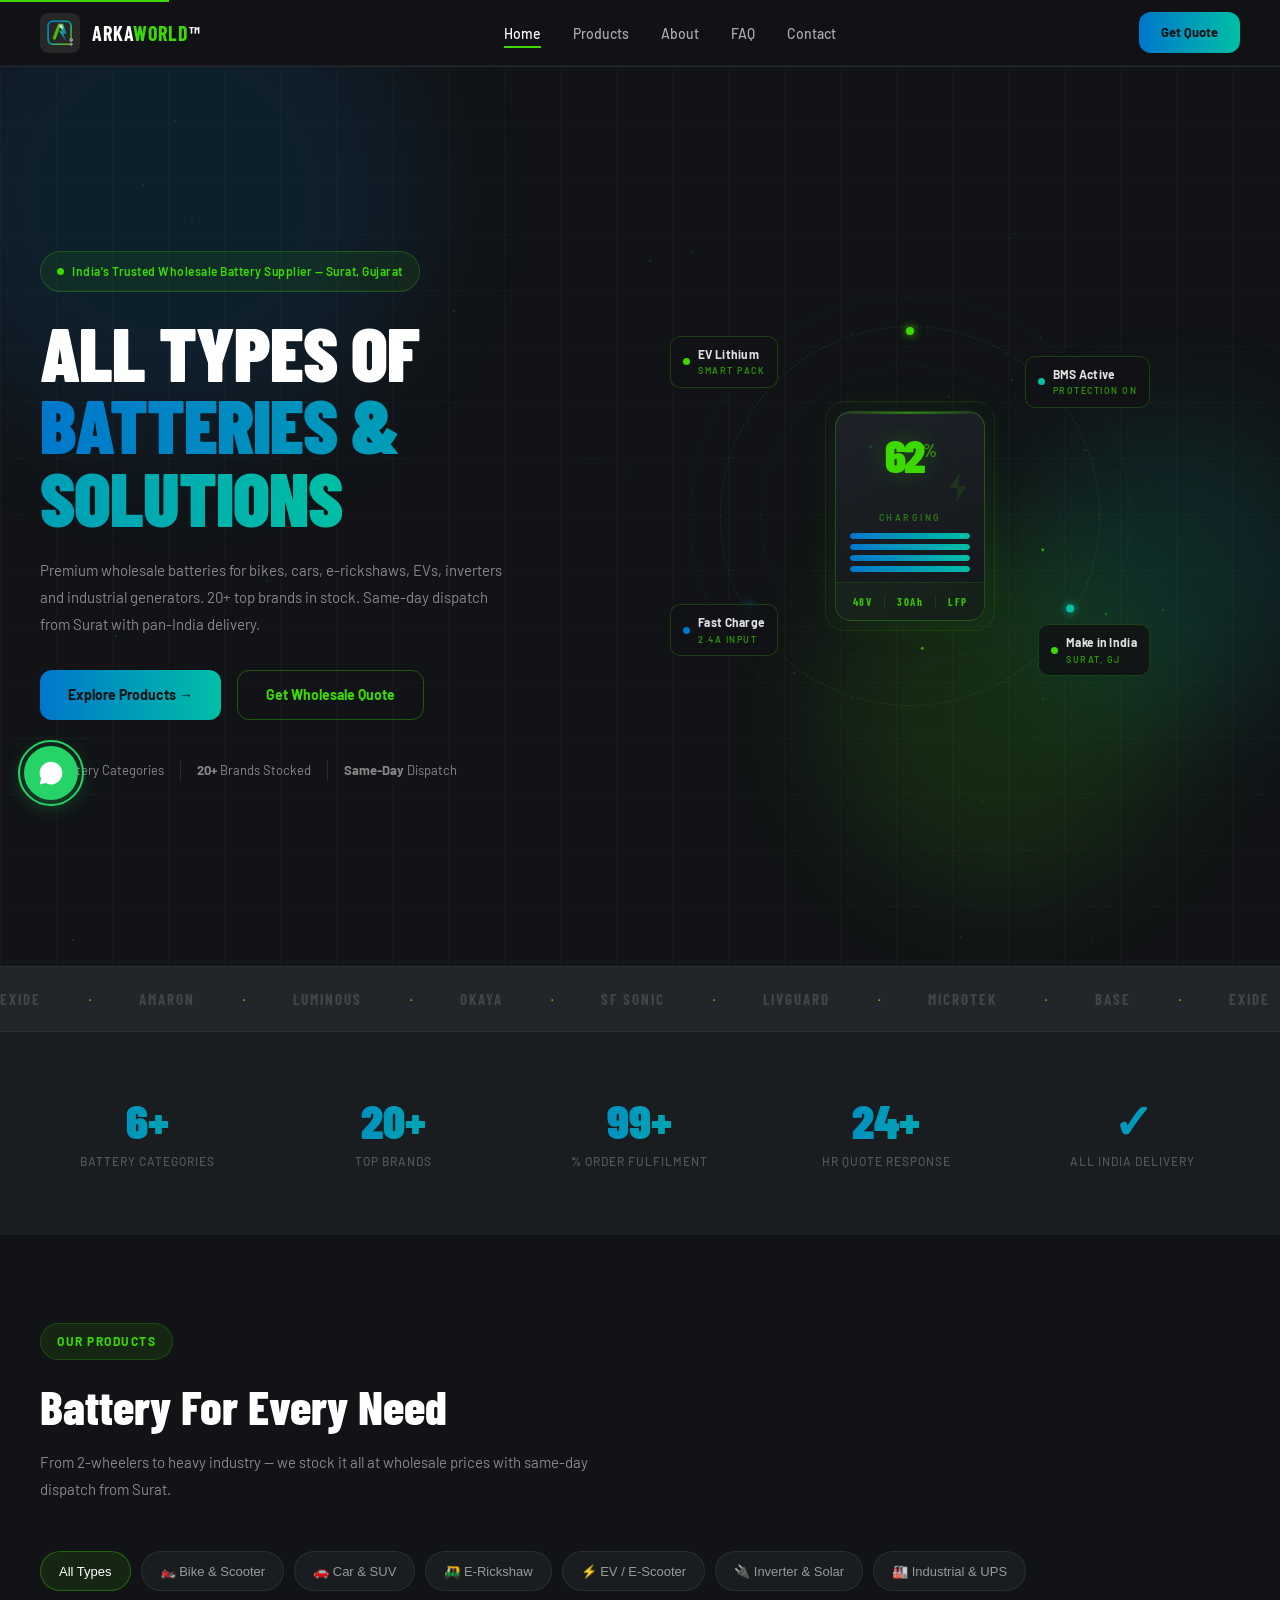
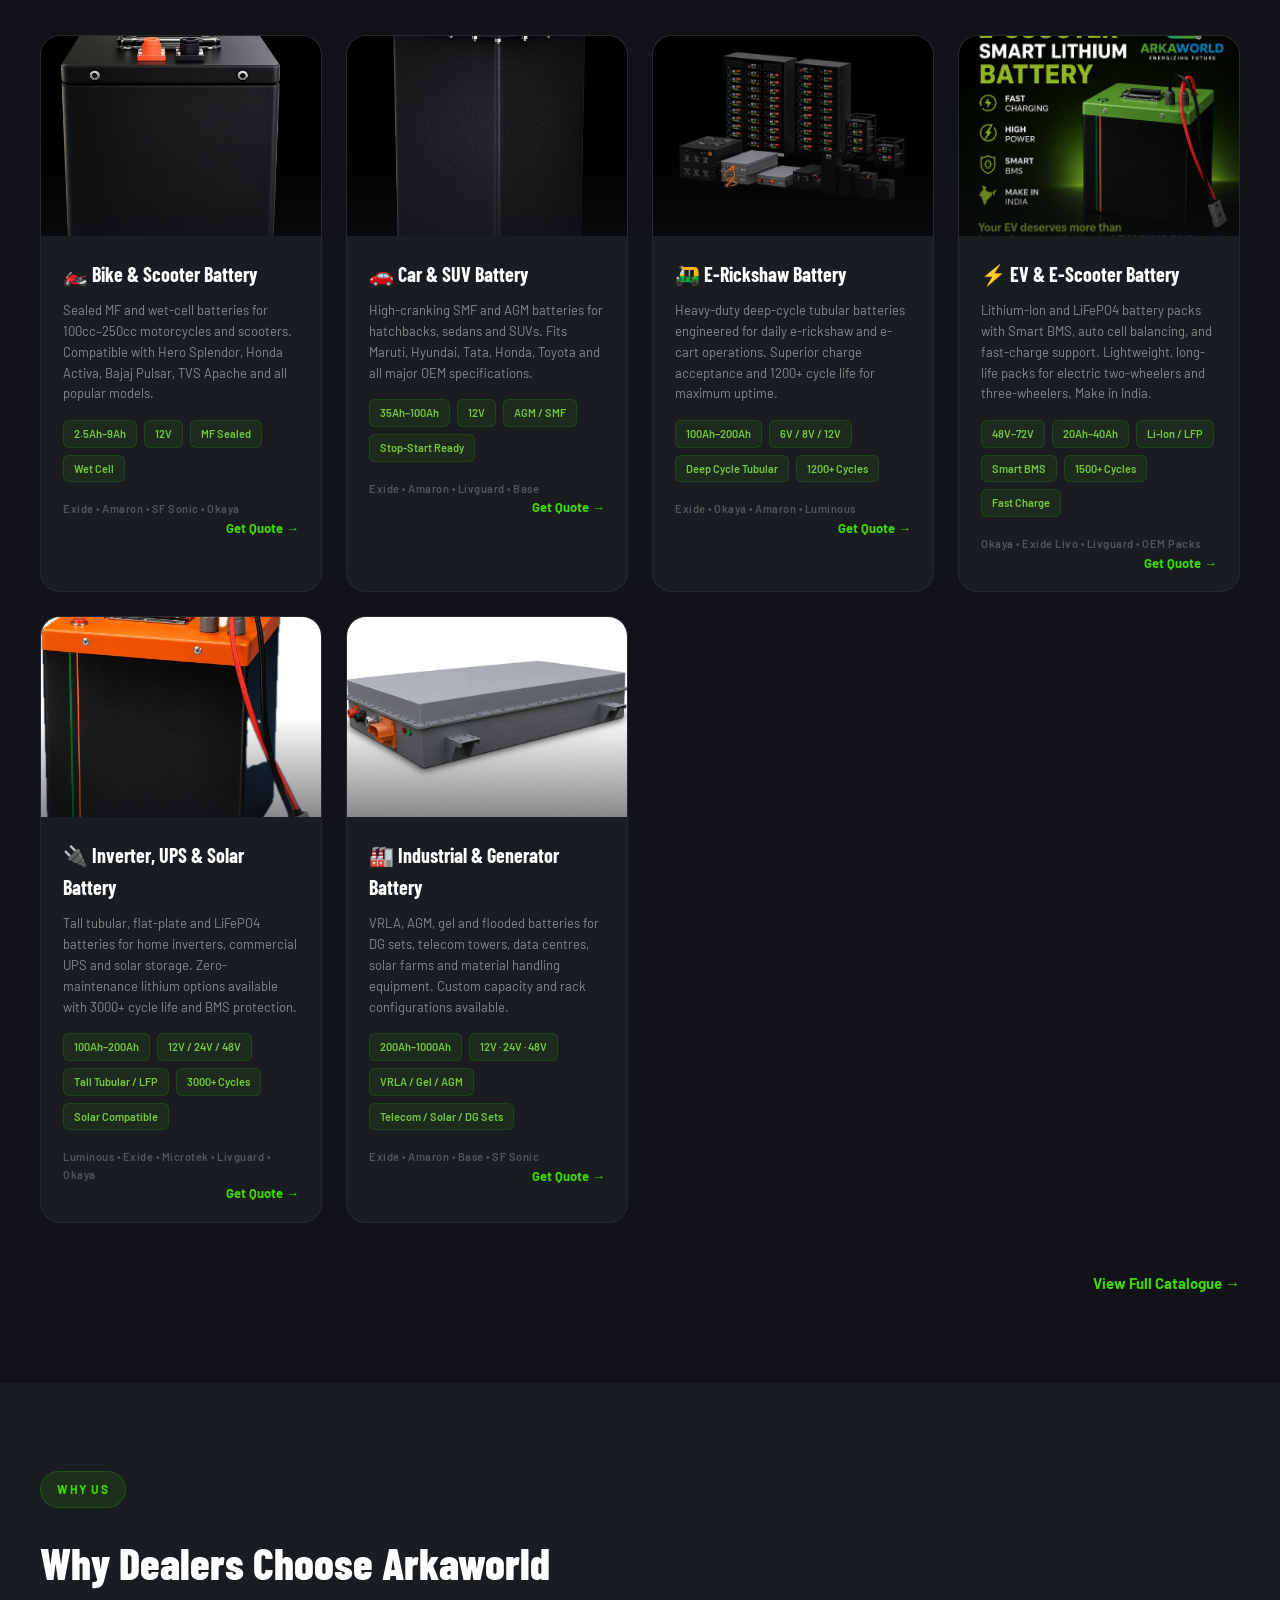
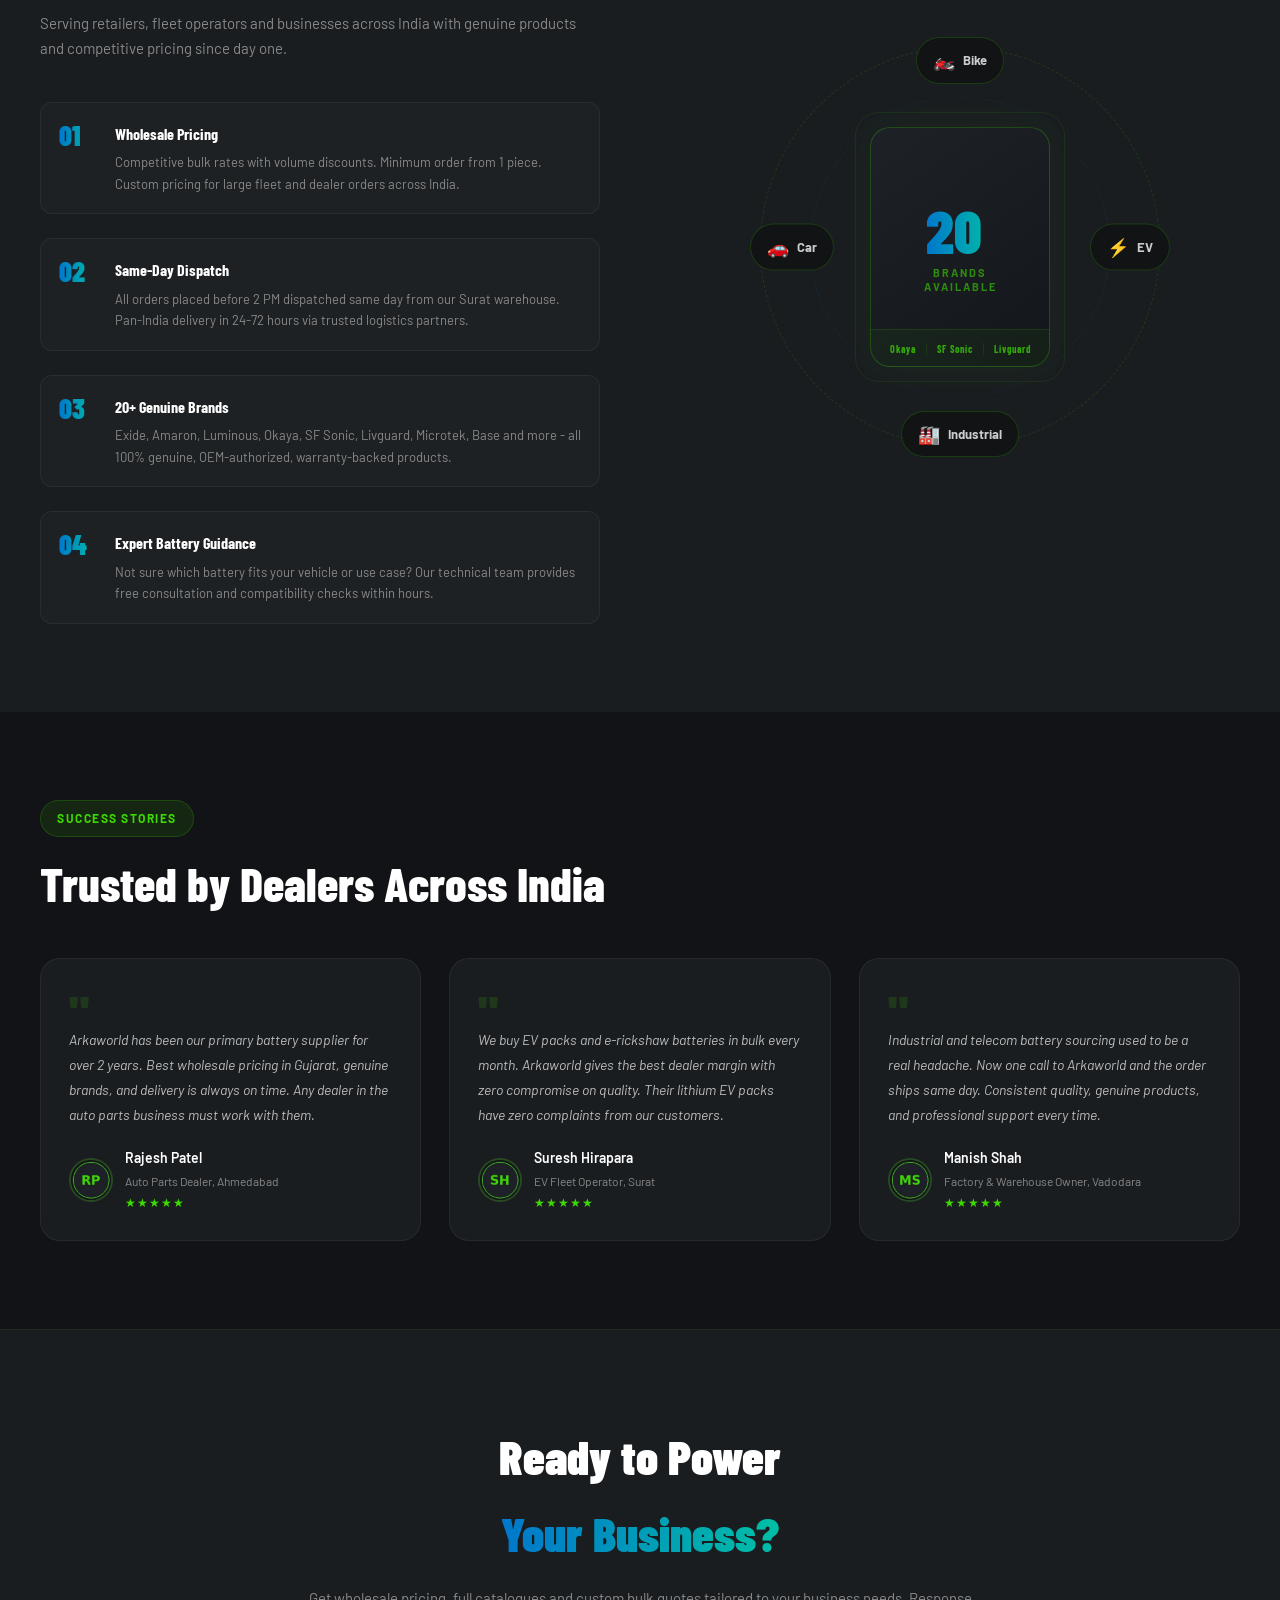
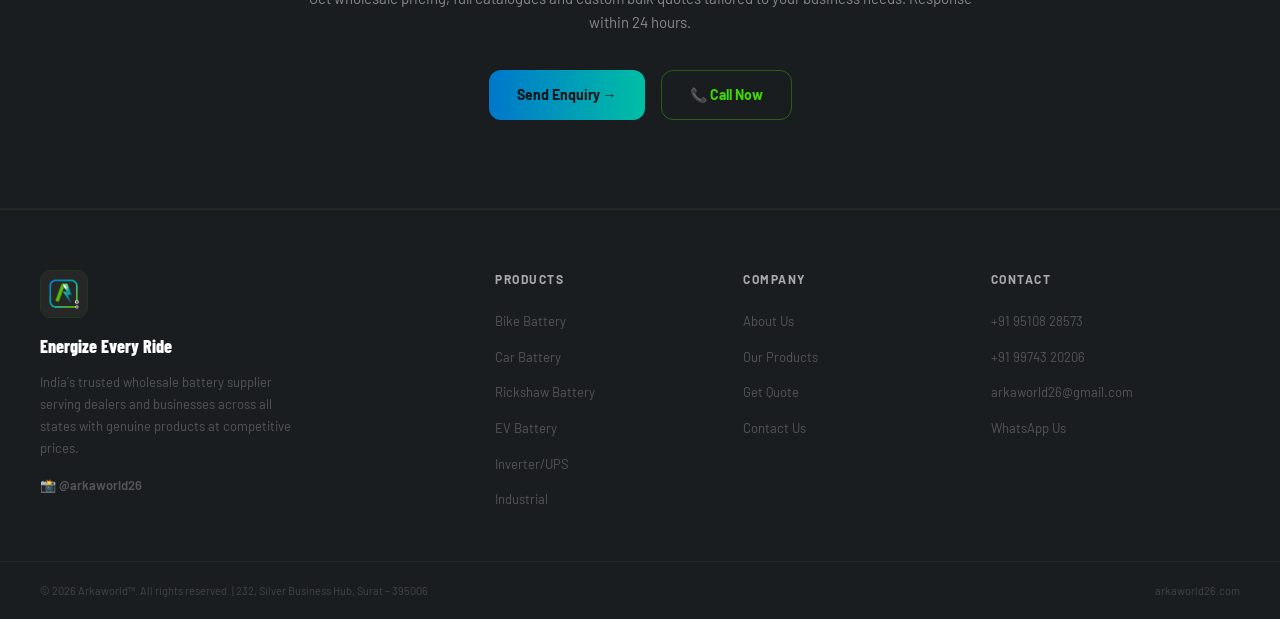
==== commit f8510ec4: "Refactor code structure for improved readability and maintainability" ====
--- a/index.html
+++ b/index.html
@@ -293,10 +293,10 @@
         <h2 class="why-title">Why Dealers Choose Arkaworld</h2>
         <p class="why-subtitle">Serving retailers, fleet operators and businesses across India with genuine products and competitive pricing since day one.</p>
         <div class="why-reasons">
-          <div class=\"reason-item reveal\"><span class=\"reason-number\">01</span><div class=\"reason-body\"><h3>Wholesale Pricing</h3><p>Competitive bulk rates with volume discounts. Minimum order from 1 piece. Custom pricing for large fleet and dealer orders across India.</p></div></div>
-          <div class=\"reason-item reveal\"><span class=\"reason-number\">02</span><div class=\"reason-body\"><h3>Same-Day Dispatch</h3><p>All orders placed before 2 PM dispatched same day from our Surat warehouse. Pan-India delivery in 24-72 hours via trusted logistics partners.</p></div></div>
-          <div class=\"reason-item reveal\"><span class=\"reason-number\">03</span><div class=\"reason-body\"><h3>20+ Genuine Brands</h3><p>Exide, Amaron, Luminous, Okaya, SF Sonic, Livguard, Microtek, Base and more - all 100% genuine, OEM-authorized, warranty-backed products.</p></div></div>
-          <div class=\"reason-item reveal\"><span class=\"reason-number\">04</span><div class=\"reason-body\"><h3>Expert Battery Guidance</h3><p>Not sure which battery fits your vehicle or use case? Our technical team provides free consultation and compatibility checks within hours.</p></div></div>
+          <div class="reason-item reveal"><span class="reason-number">01</span><div class="reason-body"><h3>Wholesale Pricing</h3><p>Competitive bulk rates with volume discounts. Minimum order from 1 piece. Custom pricing for large fleet and dealer orders across India.</p></div></div>
+          <div class="reason-item reveal"><span class="reason-number">02</span><div class="reason-body"><h3>Same-Day Dispatch</h3><p>All orders placed before 2 PM dispatched same day from our Surat warehouse. Pan-India delivery in 24-72 hours via trusted logistics partners.</p></div></div>
+          <div class="reason-item reveal"><span class="reason-number">03</span><div class="reason-body"><h3>20+ Genuine Brands</h3><p>Exide, Amaron, Luminous, Okaya, SF Sonic, Livguard, Microtek, Base and more - all 100% genuine, OEM-authorized, warranty-backed products.</p></div></div>
+          <div class="reason-item reveal"><span class="reason-number">04</span><div class="reason-body"><h3>Expert Battery Guidance</h3><p>Not sure which battery fits your vehicle or use case? Our technical team provides free consultation and compatibility checks within hours.</p></div></div>
         </div>
       </div>
       <div class="why-visual">
@@ -419,7 +419,7 @@
     </ul></div>
   </div>
   <div class="footer-bottom">
-    <p>© 2025 Arkaworld™. All rights reserved. | 232, Silver Business Hub, Surat – 395006</p>
+    <p>© 2026 Arkaworld™. All rights reserved. | 232, Silver Business Hub, Surat – 395006</p>
     <p>arkaworld26.com</p>
   </div>
 </footer>
--- a/css/style.css
+++ b/css/style.css
@@ -45,7 +45,7 @@
 .navbar.scrolled { background: rgba(17,19,22,0.97); border-bottom-color: rgba(61,217,0,0.12); }
 .navbar-inner { max-width: 1280px; margin: 0 auto; height: 100%; padding: 0 40px; display: flex; align-items: center; justify-content: space-between; gap: 40px; }
 .logo-box { display: flex; align-items: center; gap: 12px; text-decoration: none; color: var(--white); font-weight: 700; font-size: 16px; flex-shrink: 0; }
-.logo { width: 36px; height: 36px; border-radius: 8px; object-fit: contain; display: block; }
+.logo { width: 40px; height: 40px; border-radius: 8px; display: block; flex-shrink: 0; }
 .logo-text { font-family: 'Barlow Condensed', sans-serif; font-weight: 700; font-size: 20px; letter-spacing: 1px; text-transform: uppercase; }
 .logo-o { color: var(--green); }
 .nav-links { display: flex; list-style: none; gap: 32px; }
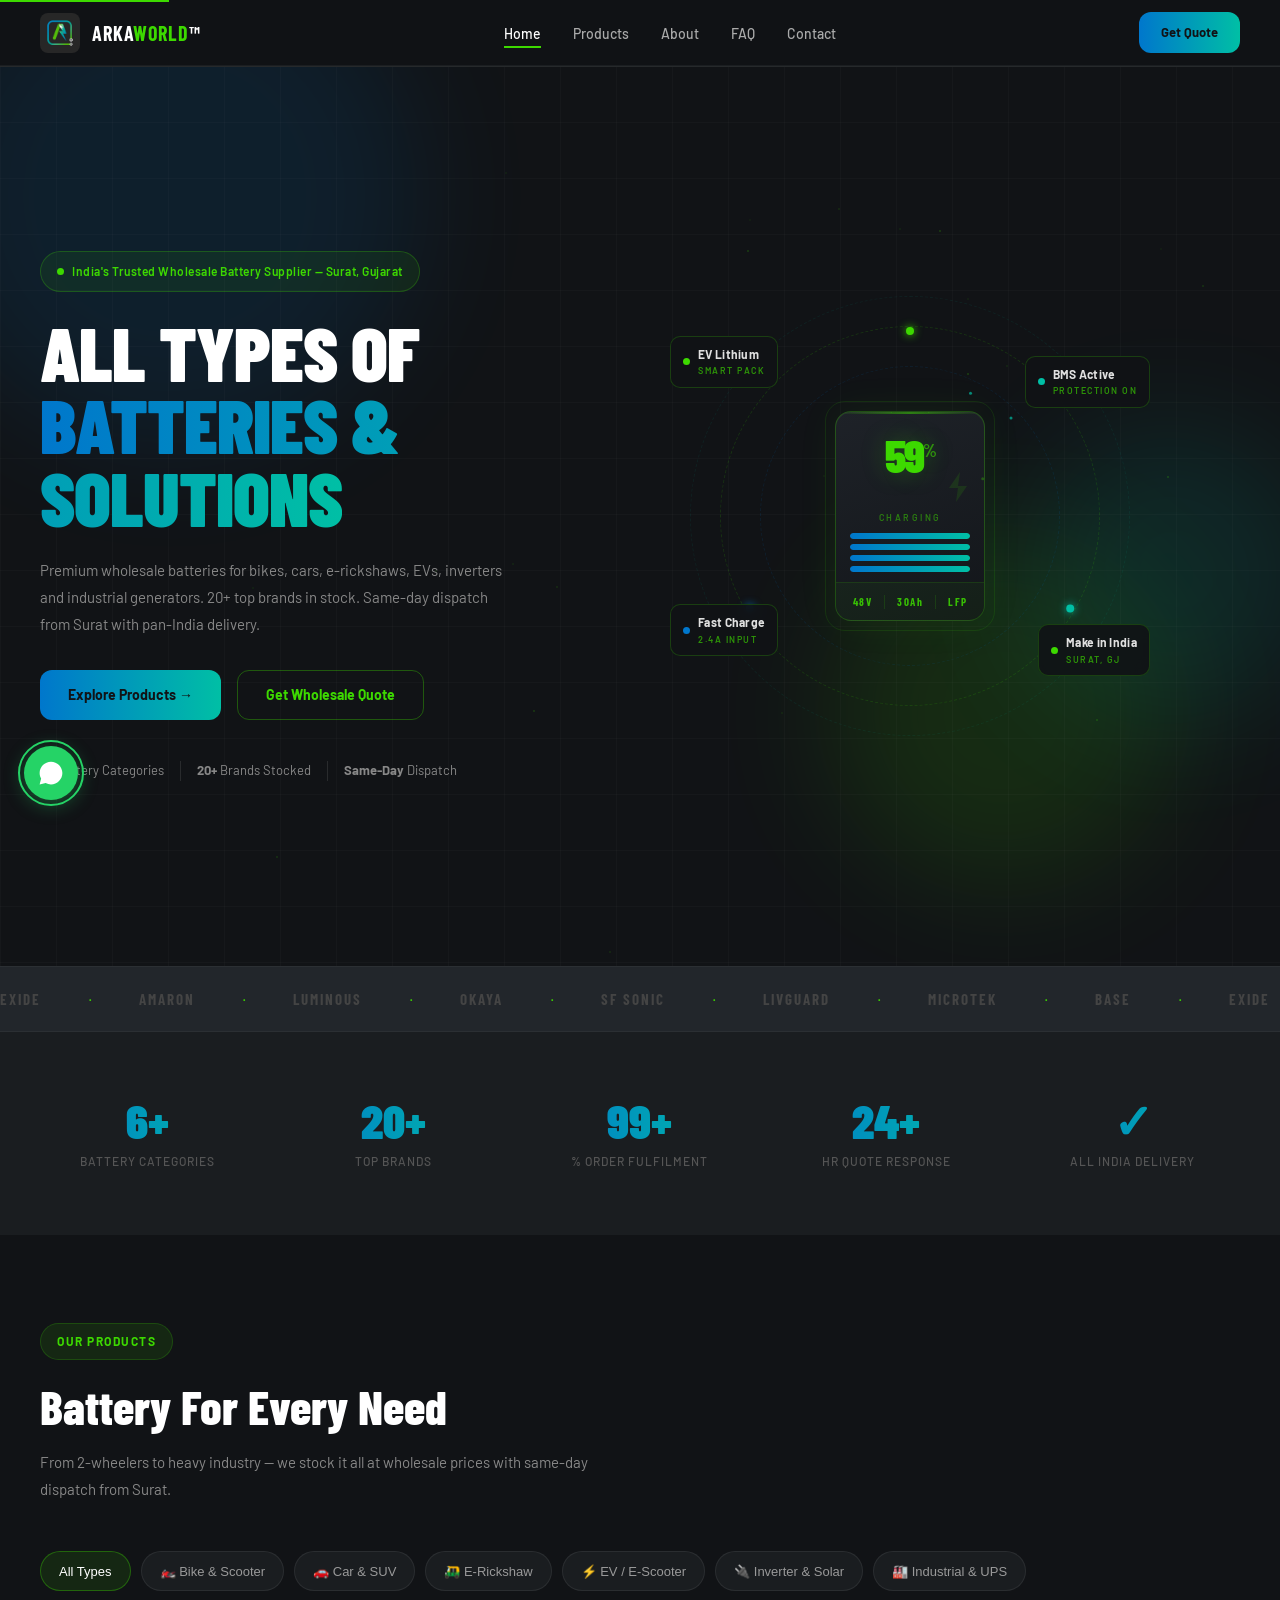
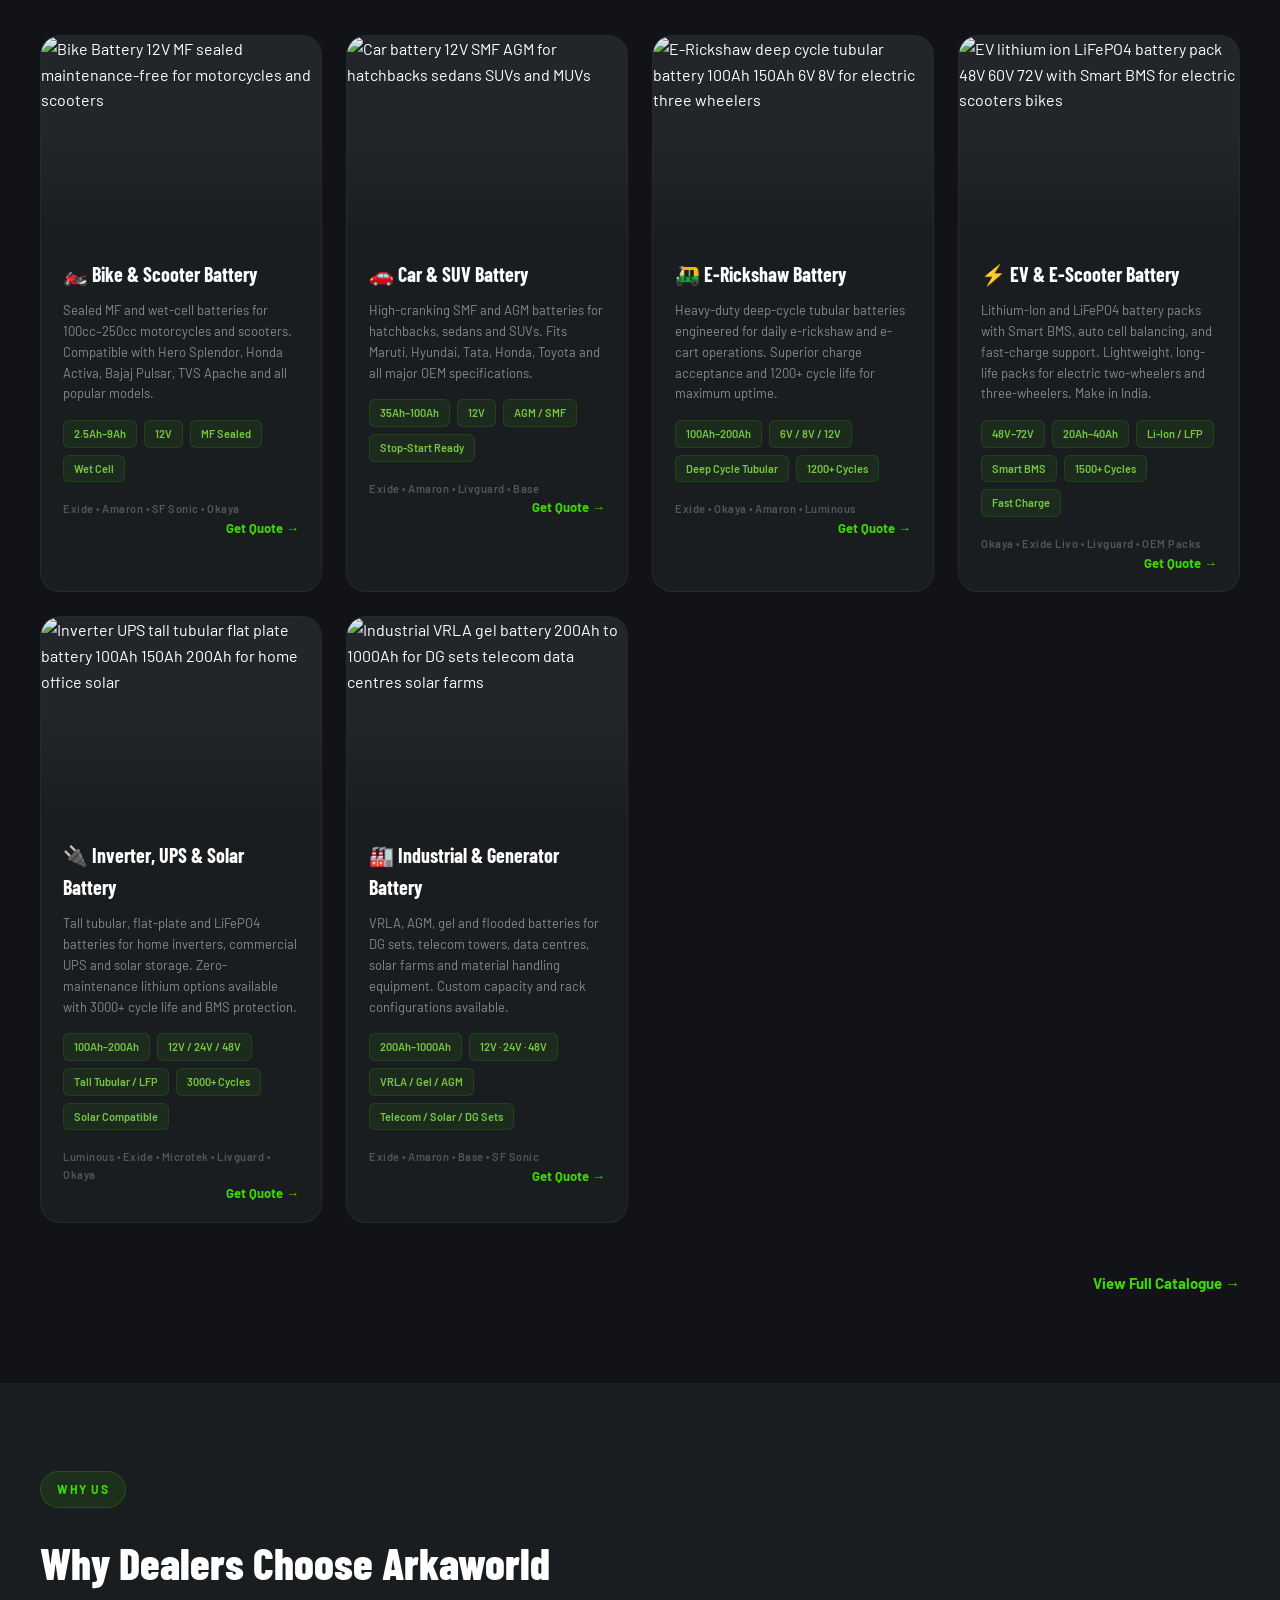
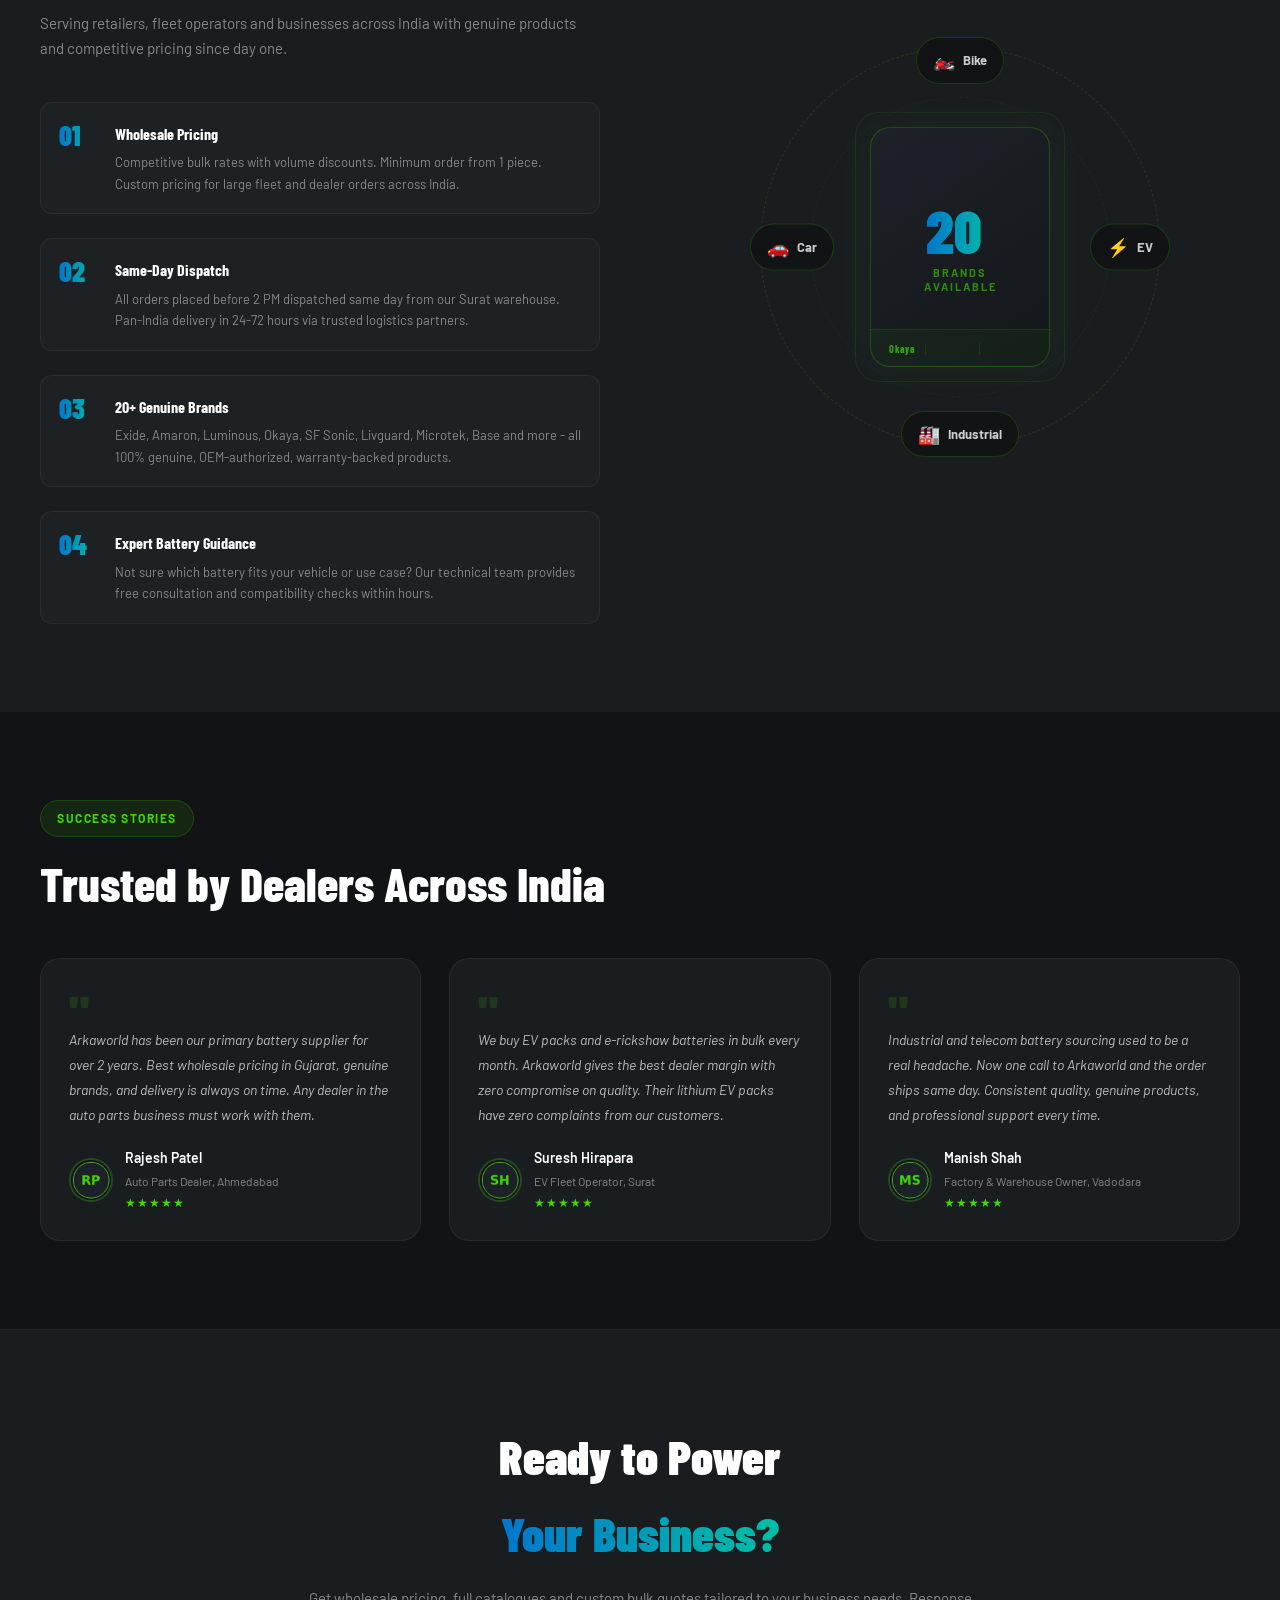
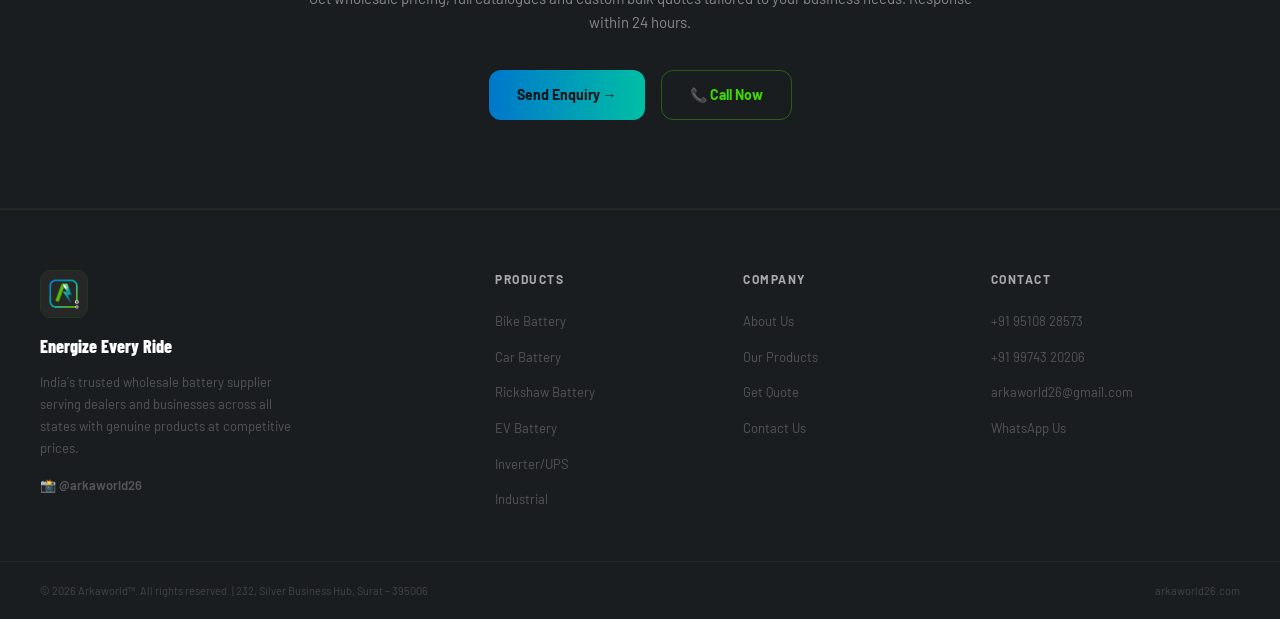
==== commit 7314a8ef: "Add new product images and update SEO configurations - Added multiple new images for various battery" ====
--- a/index.html
+++ b/index.html
@@ -4,17 +4,67 @@
     <meta charset="UTF-8">
     <meta name="viewport" content="width=device-width, initial-scale=1.0">
     <title>Arkaworld™ — Wholesale Battery Supplier India | Bike Car EV Inverter Industrial</title>
-    <meta name="description" content="India's trusted wholesale battery supplier in Surat. Exide, Amaron, Luminous, Okaya and 20+ brands. Bike, car, EV, e-rickshaw, inverter and industrial batteries. Pan-India delivery. Call +91 95108 28573.">
-    <meta property="og:title" content="Arkaworld™ — Wholesale Battery Supplier India">
-    <meta property="og:description" content="6+ battery categories, 20+ genuine brands, same-day dispatch from Surat, pan-India delivery. Expert support for dealers and businesses.">
+    <meta name="description" content="India's trusted wholesale battery supplier in Surat. Exide, Amaron, Luminous, Okaya and 20+ brands. Bike, car, EV, e-rickshaw, inverter and industrial batteries. Pan-India delivery.">
+    <meta name="keywords" content="wholesale batteries India, LiFePO4 batteries, battery supplier, EV batteries, inverter batteries, solar batteries, battery distributor, Surat batteries, lithium batteries">
+    <meta name="author" content="Arkaworld™">
+    <meta name="robots" content="index,follow,max-image-preview:large,max-snippet:-1,max-video-preview:-1">
+    <meta name="theme-color" content="#111316">
+    
+    <!-- GEO Tags -->
+    <meta name="geo.placename" content="Surat, Gujarat, India">
+    <meta name="geo.region" content="IN-GJ">
+    <meta name="ICBM" content="21.1707,72.8311">
+    
+    <!-- Open Graph -->
+    <meta property="og:title" content="Arkaworld™ — Wholesale Battery Supplier">
+    <meta property="og:description" content="Premium LiFePO4 batteries for bikes, cars, EVs, e-rickshaws, inverters. 20+ trusted brands. Pan-India delivery.">
     <meta property="og:type" content="business.business">
     <meta property="og:url" content="https://arkaworld26.com">
-    <meta property="og:image" content="https://arkaworld26.com/img/hero-product.jpeg">
+    <meta property="og:image" content="https://arkaworld26.com/img/arkalogo.jpeg">
+    <meta property="og:site_name" content="Arkaworld™">
+    
+    <!-- Twitter Card -->
     <meta name="twitter:card" content="summary_large_image">
-    <script type="application/ld+json">{"@context":"https://schema.org","@type":"LocalBusiness","name":"Arkaworld™","url":"https://arkaworld26.com","telephone":"+91 95108 28573","email":"arkaworld26@gmail.com","address":{"@type":"PostalAddress","streetAddress":"232, Silver Business Hub, Bapa Sitaram Chowk, Simada Naka","addressLocality":"Surat","addressRegion":"Gujarat","postalCode":"395006","addressCountry":"IN"},"openingHoursSpecification":[{"@type":"OpeningHoursSpecification","dayOfWeek":["Monday","Tuesday","Wednesday","Thursday","Friday","Saturday"],"opens":"09:00","closes":"19:00"}]}</script>
+    <meta name="twitter:title" content="Arkaworld™ — Wholesale Battery Supplier">
+    <meta name="twitter:description" content="Premium LiFePO4 batteries for all applications">
+    <meta name="twitter:image" content="https://arkaworld26.com/img/arkalogo.jpeg">
+    
+    <!-- Canonical URL -->
+    <link rel="canonical" href="https://arkaworld26.com/index.html">
+    
+    <!-- AI Optimization -->
+    <link rel="preload" as="image" href="img/arkalogo.jpeg">
+    <link rel="prefetch" href="products.json">
+    
+    <!-- JSON-LD Schema -->
+    <script type="application/ld+json">
+    {
+      "@context": "https://schema.org",
+      "@type": "Organization",
+      "name": "Arkaworld™",
+      "url": "https://arkaworld26.com",
+      "logo": "https://arkaworld26.com/img/arkalogo.jpeg",
+      "description": "Wholesale battery supplier in India specializing in LiFePO4 batteries",
+      "telephone": "+91-99743-20206",
+      "email": "arkaworld26@gmail.com",
+      "address": {
+        "@type": "PostalAddress",
+        "streetAddress": "232, Silver Business Hub, Bapa Sitaram Chowk, Simada Naka",
+        "addressLocality": "Surat",
+        "addressRegion": "Gujarat",
+        "postalCode": "395006",
+        "addressCountry": "IN"
+      },
+      "sameAs": [
+        "https://www.facebook.com/arkaworld",
+        "https://www.instagram.com/arkaworld26",
+        "https://wa.me/message/ARKAWORLD"
+      ]
+    }
+    </script>
+    
     <link rel="manifest" href="manifest.json">
     <link rel="icon" type="image/x-icon" href="favicon.ico">
-    <meta name="theme-color" content="#111316">
     <link rel="preconnect" href="https://fonts.googleapis.com">
     <link rel="preconnect" href="https://fonts.gstatic.com" crossorigin>
     <link href="https://fonts.googleapis.com/css2?family=Barlow+Condensed:wght@400;600;700;800;900&family=Barlow:wght@300;400;500;600;700&display=swap" rel="stylesheet">
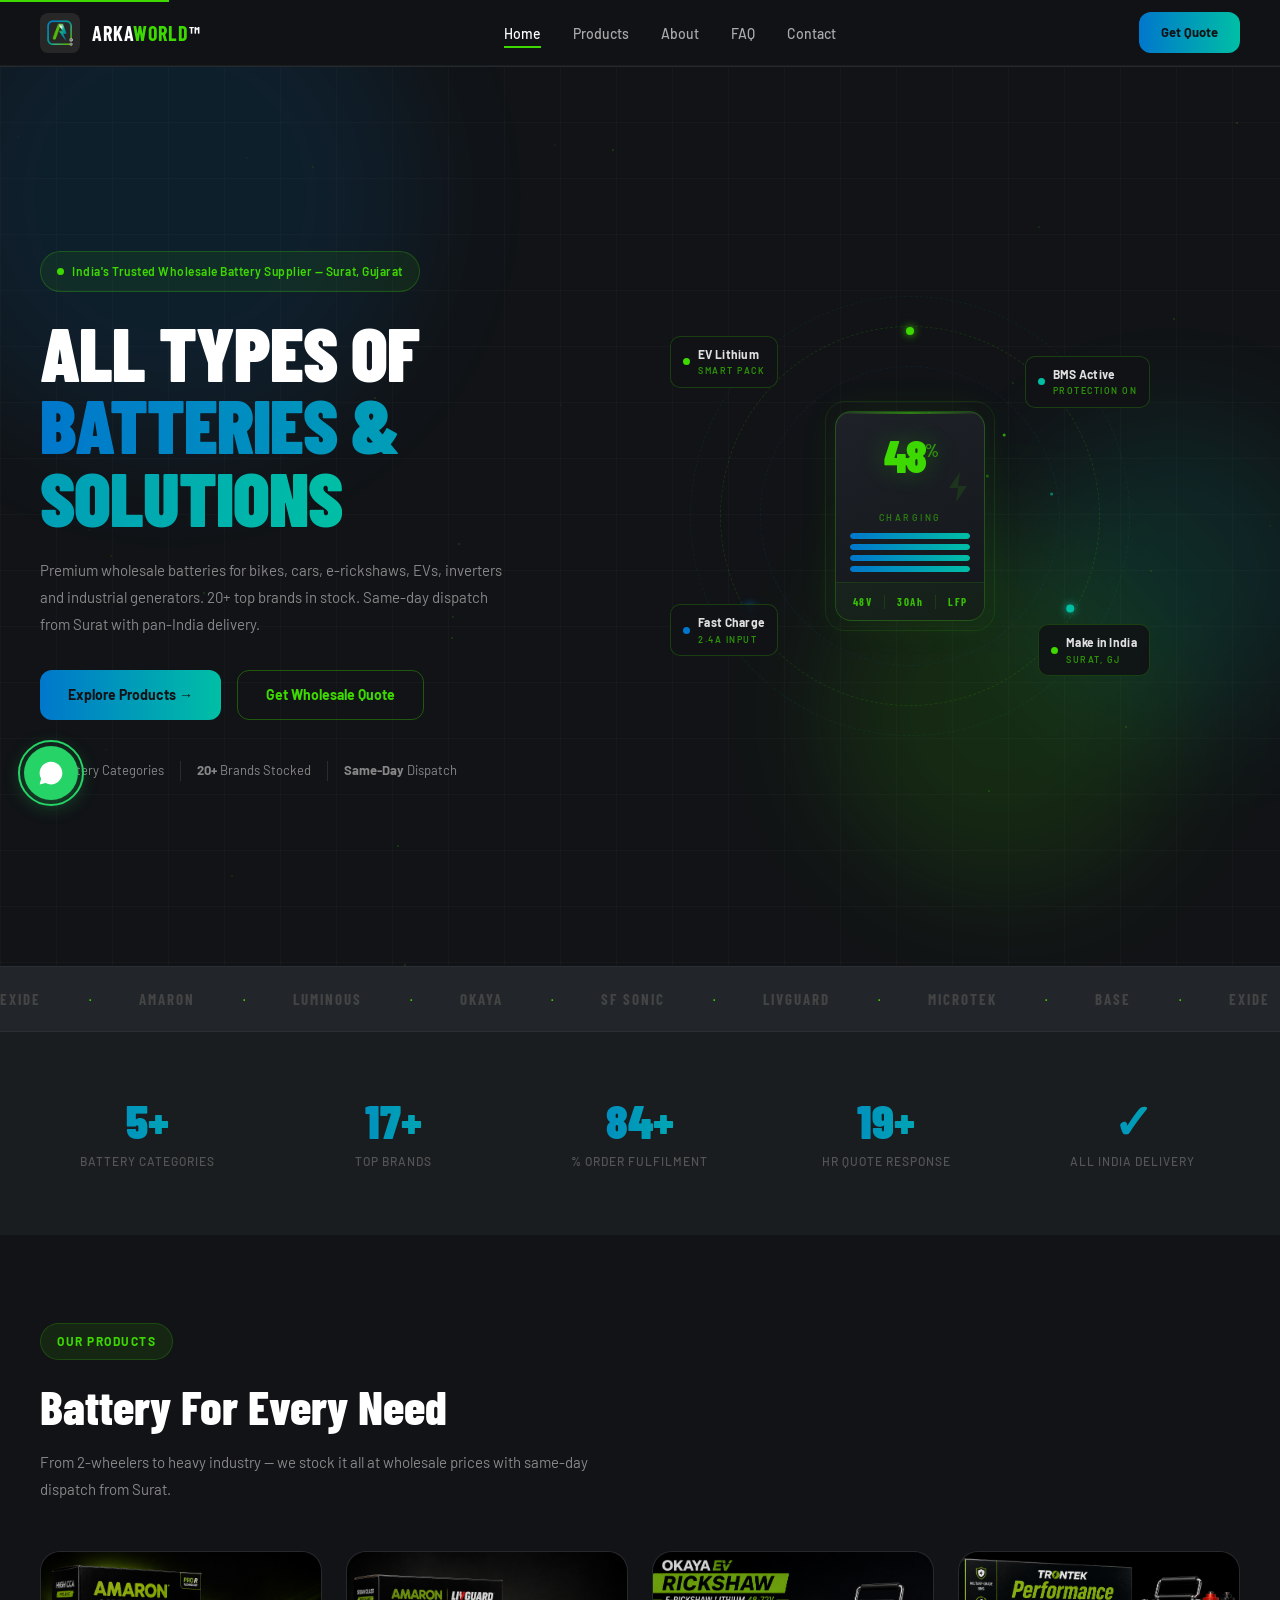
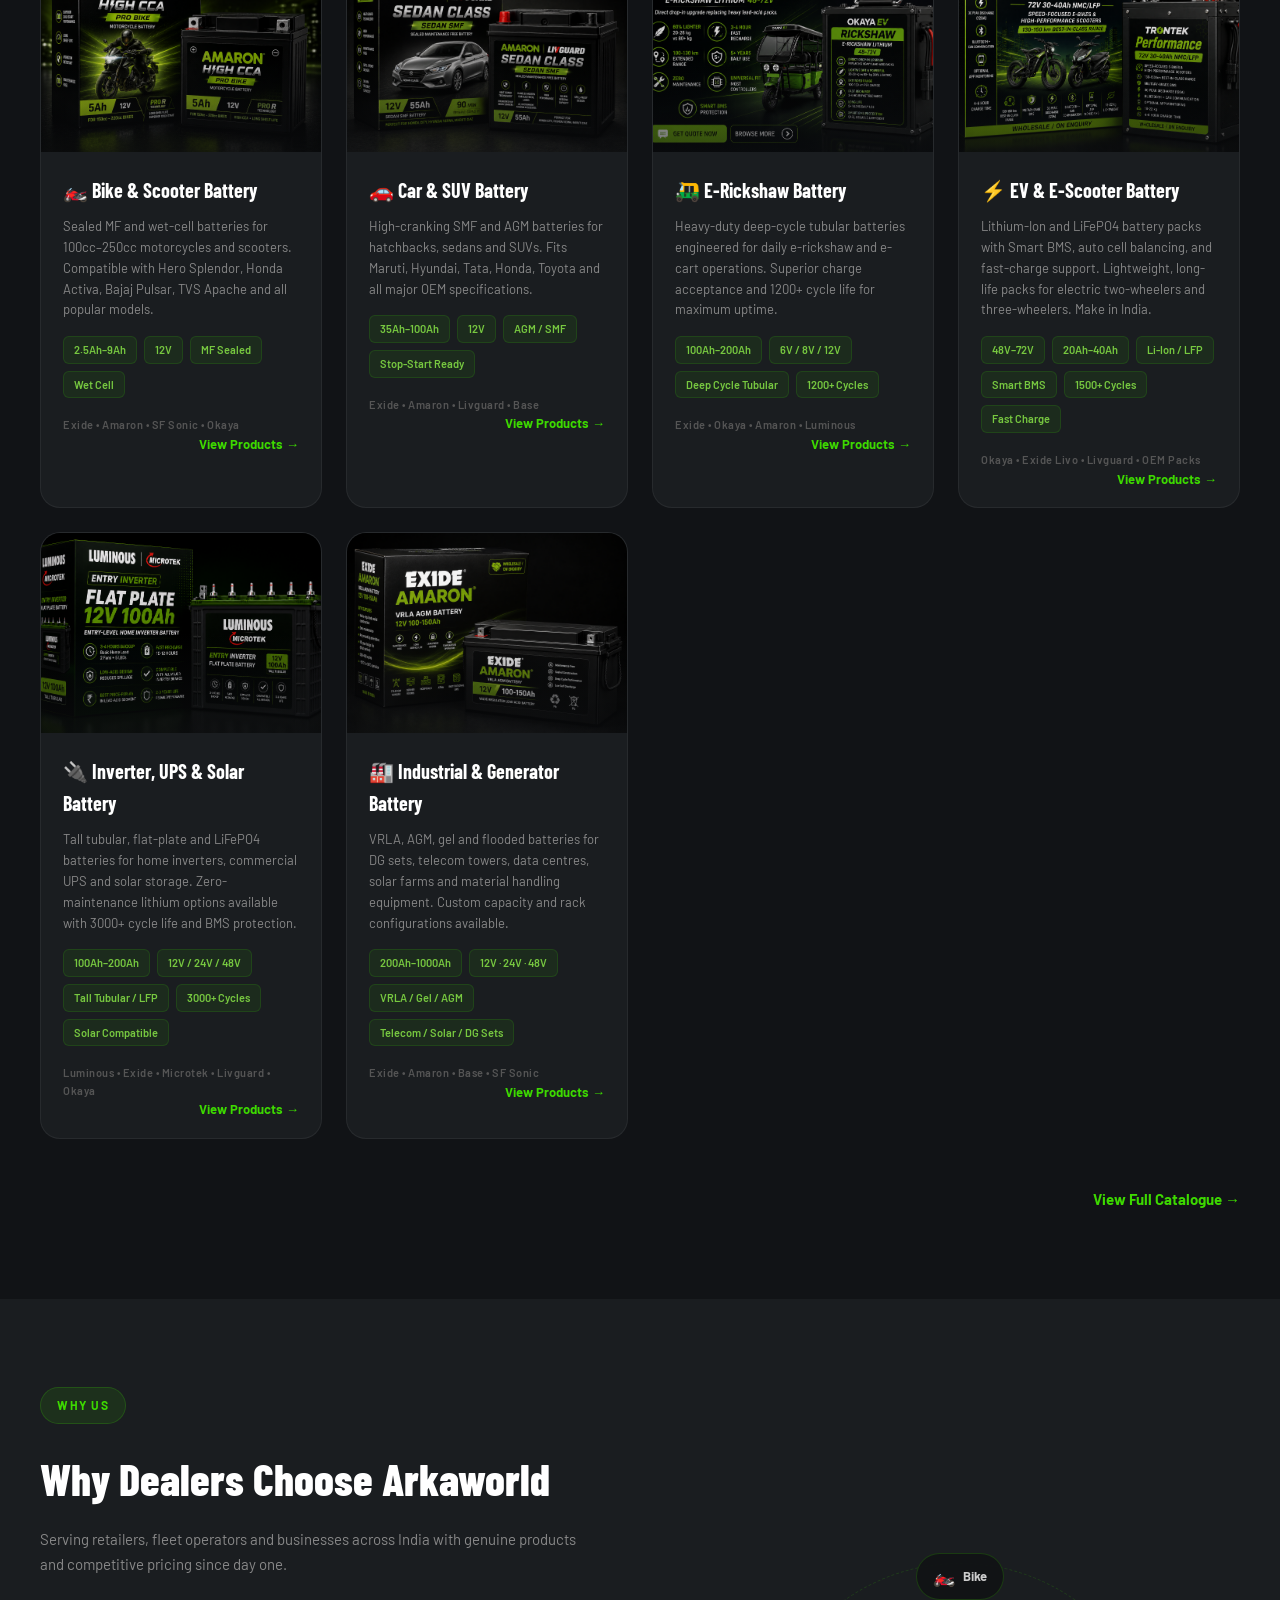
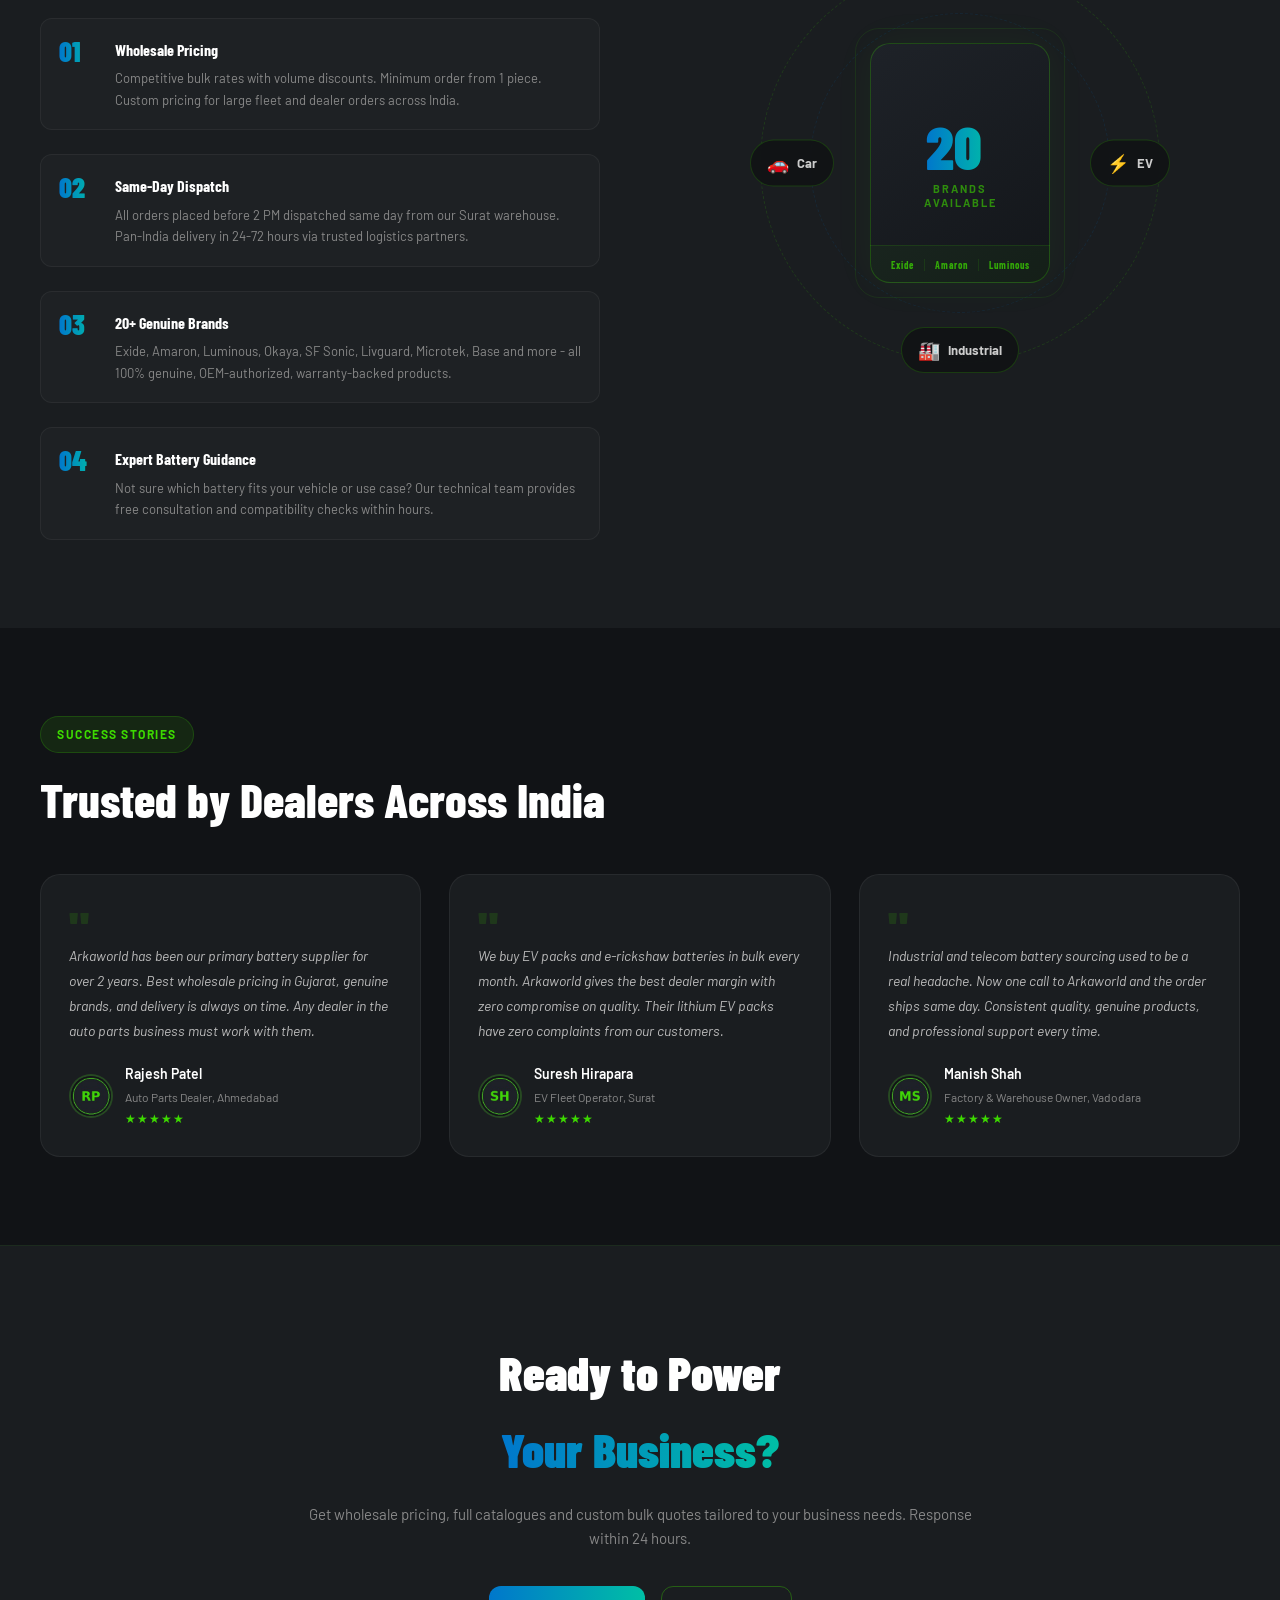
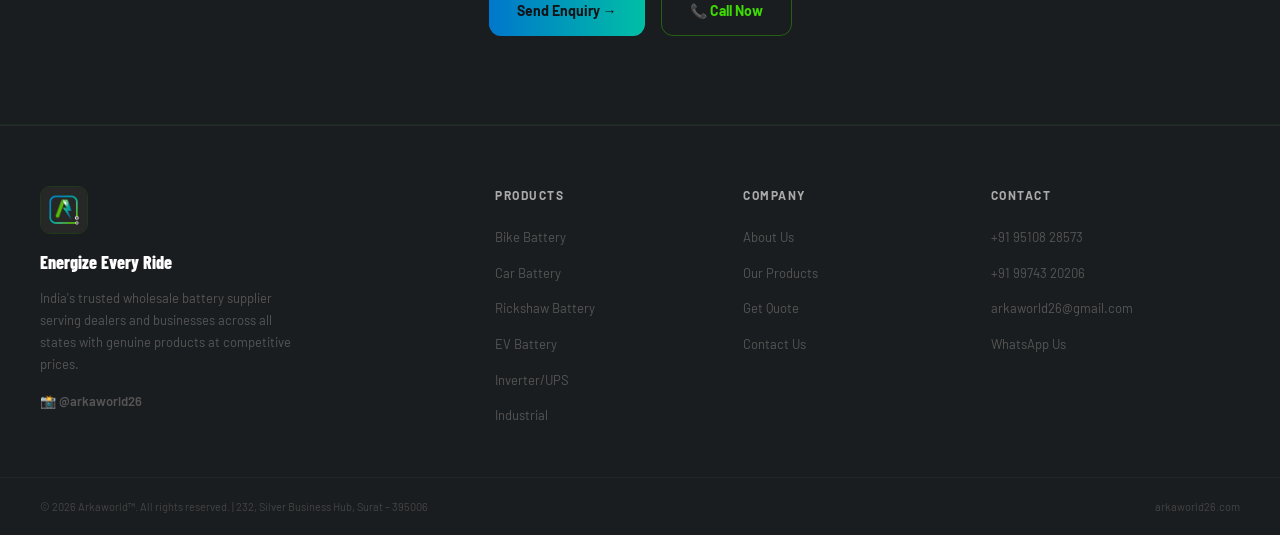
==== commit 7f447c76: "feat: add product database and implement dynamic product listing page with JS functionality" ====
--- a/index.html
+++ b/index.html
@@ -34,7 +34,7 @@
     
     <!-- AI Optimization -->
     <link rel="preload" as="image" href="img/arkalogo.jpeg">
-    <link rel="prefetch" href="products.json">
+    <link rel="prefetch" href="data/products.json">
     
     <!-- JSON-LD Schema -->
     <script type="application/ld+json">
@@ -239,94 +239,87 @@
       <span class="section-pill">Our Products</span>
       <h2 class="section-title">Battery For Every Need</h2>
       <p class="section-sub">From 2-wheelers to heavy industry — we stock it all at wholesale prices with same-day dispatch from Surat.</p>
-      <div class="filter-pills">
-        <button class="filter-pill active" data-filter="all">All Types</button>
-        <button class="filter-pill" data-filter="bike">🏍️ Bike & Scooter</button>
-        <button class="filter-pill" data-filter="car">🚗 Car & SUV</button>
-        <button class="filter-pill" data-filter="rickshaw">🛺 E-Rickshaw</button>
-        <button class="filter-pill" data-filter="ev">⚡ EV / E-Scooter</button>
-        <button class="filter-pill" data-filter="inverter">🔌 Inverter & Solar</button>
-        <button class="filter-pill" data-filter="industrial">🏭 Industrial & UPS</button>
-      </div>
+
+
       <div class="products-grid">
 
-        <div class="product-card reveal" data-category="bike">
-          <div class="product-card-img-wrap">
-            <img src="img/battery-car2.jpeg" alt="Bike Battery 12V MF sealed maintenance-free for motorcycles and scooters" class="product-card-img">
+        <a href="products.html?filter=bike" class="product-card reveal" data-category="bike" style="text-decoration:none;color:inherit;display:block;">
+          <div class="product-card-img-wrap">
+            <img src="img/amaron-pro-bike-high-cca-12v-5ah.png" alt="Bike Battery 12V MF sealed maintenance-free for motorcycles and scooters" class="product-card-img">
           </div>
           <div class="product-card-body">
             <h3 class="product-title">🏍️ Bike & Scooter Battery</h3>
             <p class="product-desc">Sealed MF and wet-cell batteries for 100cc–250cc motorcycles and scooters. Compatible with Hero Splendor, Honda Activa, Bajaj Pulsar, TVS Apache and all popular models.</p>
             <div class="product-specs"><span class="spec-tag">2.5Ah–9Ah</span><span class="spec-tag">12V</span><span class="spec-tag">MF Sealed</span><span class="spec-tag">Wet Cell</span></div>
             <div class="product-brand">Exide • Amaron • SF Sonic • Okaya</div>
-            <div class="cta-link"><a href="contact.html" class="link-arrow">Get Quote →</a></div>
-          </div>
-        </div>
-
-        <div class="product-card reveal" data-category="car">
-          <div class="product-card-img-wrap">
-            <img src="img/battery-car.jpeg" alt="Car battery 12V SMF AGM for hatchbacks sedans SUVs and MUVs" class="product-card-img">
+            <div class="cta-link"><span class="link-arrow">View Products →</span></div>
+          </div>
+        </a>
+
+        <a href="products.html?filter=car" class="product-card reveal" data-category="car" style="text-decoration:none;color:inherit;display:block;">
+          <div class="product-card-img-wrap">
+            <img src="img/amaron-livguard-sedan-smf-12v-55ah.png" alt="Car battery 12V SMF AGM for hatchbacks sedans SUVs and MUVs" class="product-card-img">
           </div>
           <div class="product-card-body">
             <h3 class="product-title">🚗 Car & SUV Battery</h3>
             <p class="product-desc">High-cranking SMF and AGM batteries for hatchbacks, sedans and SUVs. Fits Maruti, Hyundai, Tata, Honda, Toyota and all major OEM specifications.</p>
             <div class="product-specs"><span class="spec-tag">35Ah–100Ah</span><span class="spec-tag">12V</span><span class="spec-tag">AGM / SMF</span><span class="spec-tag">Stop-Start Ready</span></div>
             <div class="product-brand">Exide • Amaron • Livguard • Base</div>
-            <div class="cta-link"><a href="contact.html" class="link-arrow">Get Quote →</a></div>
-          </div>
-        </div>
-
-        <div class="product-card reveal" data-category="rickshaw">
-          <div class="product-card-img-wrap">
-            <img src="img/battery-rickshaw.jpeg" alt="E-Rickshaw deep cycle tubular battery 100Ah 150Ah 6V 8V for electric three wheelers" class="product-card-img">
+            <div class="cta-link"><span class="link-arrow">View Products →</span></div>
+          </div>
+        </a>
+
+        <a href="products.html?filter=rickshaw" class="product-card reveal" data-category="rickshaw" style="text-decoration:none;color:inherit;display:block;">
+          <div class="product-card-img-wrap">
+            <img src="img/okaya-ev-rickshaw-lithium-48-72v.png" alt="E-Rickshaw deep cycle tubular battery 100Ah 150Ah 6V 8V for electric three wheelers" class="product-card-img">
           </div>
           <div class="product-card-body">
             <h3 class="product-title">🛺 E-Rickshaw Battery</h3>
             <p class="product-desc">Heavy-duty deep-cycle tubular batteries engineered for daily e-rickshaw and e-cart operations. Superior charge acceptance and 1200+ cycle life for maximum uptime.</p>
             <div class="product-specs"><span class="spec-tag">100Ah–200Ah</span><span class="spec-tag">6V / 8V / 12V</span><span class="spec-tag">Deep Cycle Tubular</span><span class="spec-tag">1200+ Cycles</span></div>
             <div class="product-brand">Exide • Okaya • Amaron • Luminous</div>
-            <div class="cta-link"><a href="contact.html" class="link-arrow">Get Quote →</a></div>
-          </div>
-        </div>
-
-        <div class="product-card reveal" data-category="ev">
-          <div class="product-card-img-wrap">
-            <img src="img/battery-ev.jpeg" alt="EV lithium ion LiFePO4 battery pack 48V 60V 72V with Smart BMS for electric scooters bikes" class="product-card-img">
+            <div class="cta-link"><span class="link-arrow">View Products →</span></div>
+          </div>
+        </a>
+
+        <a href="products.html?filter=ev" class="product-card reveal" data-category="ev" style="text-decoration:none;color:inherit;display:block;">
+          <div class="product-card-img-wrap">
+            <img src="img/trontek-performance-72v-30-40ah-nmc-lfp.png" alt="EV lithium ion LiFePO4 battery pack 48V 60V 72V with Smart BMS for electric scooters bikes" class="product-card-img">
           </div>
           <div class="product-card-body">
             <h3 class="product-title">⚡ EV & E-Scooter Battery</h3>
             <p class="product-desc">Lithium-Ion and LiFePO4 battery packs with Smart BMS, auto cell balancing, and fast-charge support. Lightweight, long-life packs for electric two-wheelers and three-wheelers. Make in India.</p>
             <div class="product-specs"><span class="spec-tag">48V–72V</span><span class="spec-tag">20Ah–40Ah</span><span class="spec-tag">Li-Ion / LFP</span><span class="spec-tag">Smart BMS</span><span class="spec-tag">1500+ Cycles</span><span class="spec-tag">Fast Charge</span></div>
             <div class="product-brand">Okaya • Exide Livo • Livguard • OEM Packs</div>
-            <div class="cta-link"><a href="contact.html" class="link-arrow">Get Quote →</a></div>
-          </div>
-        </div>
-
-        <div class="product-card reveal" data-category="inverter">
-          <div class="product-card-img-wrap">
-            <img src="img/battery-inverter.jpeg" alt="Inverter UPS tall tubular flat plate battery 100Ah 150Ah 200Ah for home office solar" class="product-card-img">
+            <div class="cta-link"><span class="link-arrow">View Products →</span></div>
+          </div>
+        </a>
+
+        <a href="products.html?filter=inverter" class="product-card reveal" data-category="inverter" style="text-decoration:none;color:inherit;display:block;">
+          <div class="product-card-img-wrap">
+            <img src="img/luminous-microtek-entry-inverter-12v-100ah.png" alt="Inverter UPS tall tubular flat plate battery 100Ah 150Ah 200Ah for home office solar" class="product-card-img">
           </div>
           <div class="product-card-body">
             <h3 class="product-title">🔌 Inverter, UPS & Solar Battery</h3>
             <p class="product-desc">Tall tubular, flat-plate and LiFePO4 batteries for home inverters, commercial UPS and solar storage. Zero-maintenance lithium options available with 3000+ cycle life and BMS protection.</p>
             <div class="product-specs"><span class="spec-tag">100Ah–200Ah</span><span class="spec-tag">12V / 24V / 48V</span><span class="spec-tag">Tall Tubular / LFP</span><span class="spec-tag">3000+ Cycles</span><span class="spec-tag">Solar Compatible</span></div>
             <div class="product-brand">Luminous • Exide • Microtek • Livguard • Okaya</div>
-            <div class="cta-link"><a href="contact.html" class="link-arrow">Get Quote →</a></div>
-          </div>
-        </div>
-
-        <div class="product-card reveal" data-category="industrial">
-          <div class="product-card-img-wrap">
-            <img src="img/battery-industrial.jpeg" alt="Industrial VRLA gel battery 200Ah to 1000Ah for DG sets telecom data centres solar farms" class="product-card-img">
+            <div class="cta-link"><span class="link-arrow">View Products →</span></div>
+          </div>
+        </a>
+
+        <a href="products.html?filter=industrial" class="product-card reveal" data-category="industrial" style="text-decoration:none;color:inherit;display:block;">
+          <div class="product-card-img-wrap">
+            <img src="img/exide-amaron-vrla-agm-12v-100-150ah.png" alt="Industrial VRLA gel battery 200Ah to 1000Ah for DG sets telecom data centres solar farms" class="product-card-img">
           </div>
           <div class="product-card-body">
             <h3 class="product-title">🏭 Industrial & Generator Battery</h3>
             <p class="product-desc">VRLA, AGM, gel and flooded batteries for DG sets, telecom towers, data centres, solar farms and material handling equipment. Custom capacity and rack configurations available.</p>
             <div class="product-specs"><span class="spec-tag">200Ah–1000Ah</span><span class="spec-tag">12V · 24V · 48V</span><span class="spec-tag">VRLA / Gel / AGM</span><span class="spec-tag">Telecom / Solar / DG Sets</span></div>
             <div class="product-brand">Exide • Amaron • Base • SF Sonic</div>
-            <div class="cta-link"><a href="contact.html" class="link-arrow">Get Quote →</a></div>
-          </div>
-        </div>
+            <div class="cta-link"><span class="link-arrow">View Products →</span></div>
+          </div>
+        </a>
 
       </div>
       <div class="cta-link" style="margin-top:4px;">
